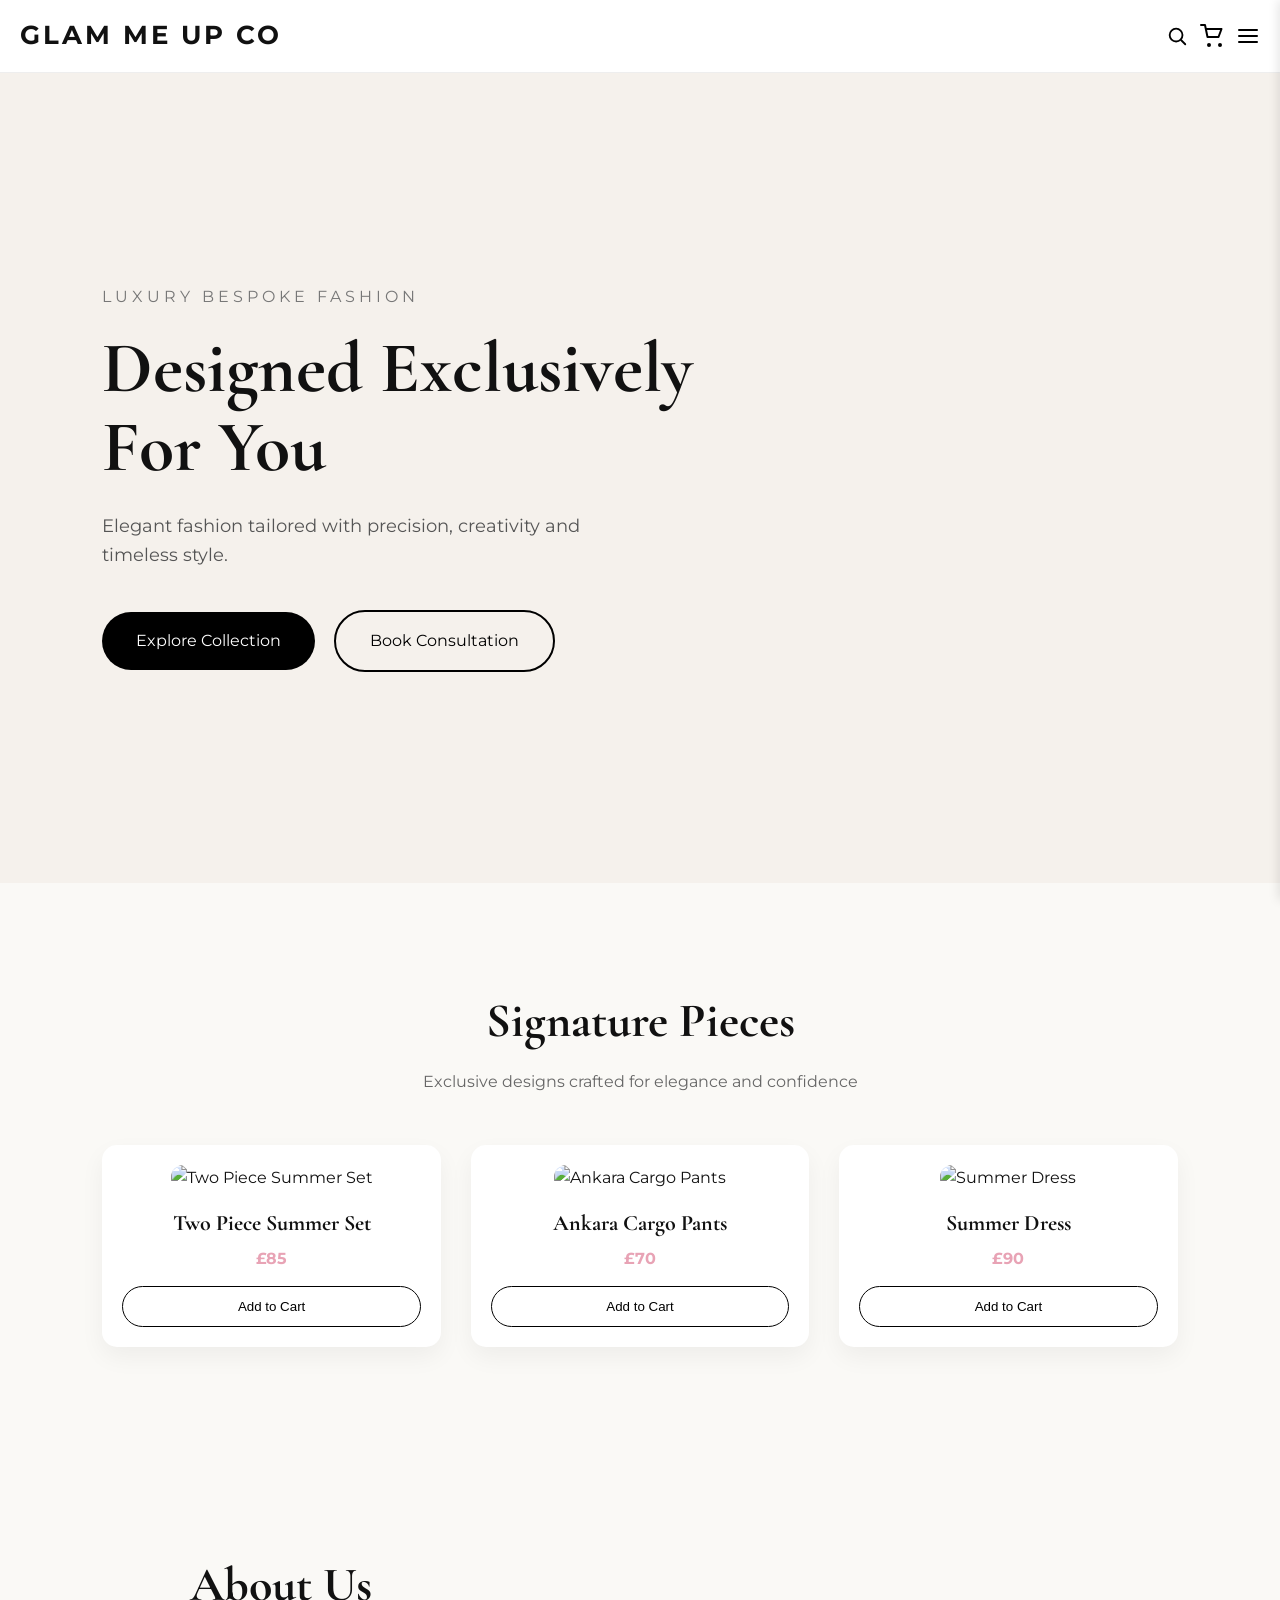
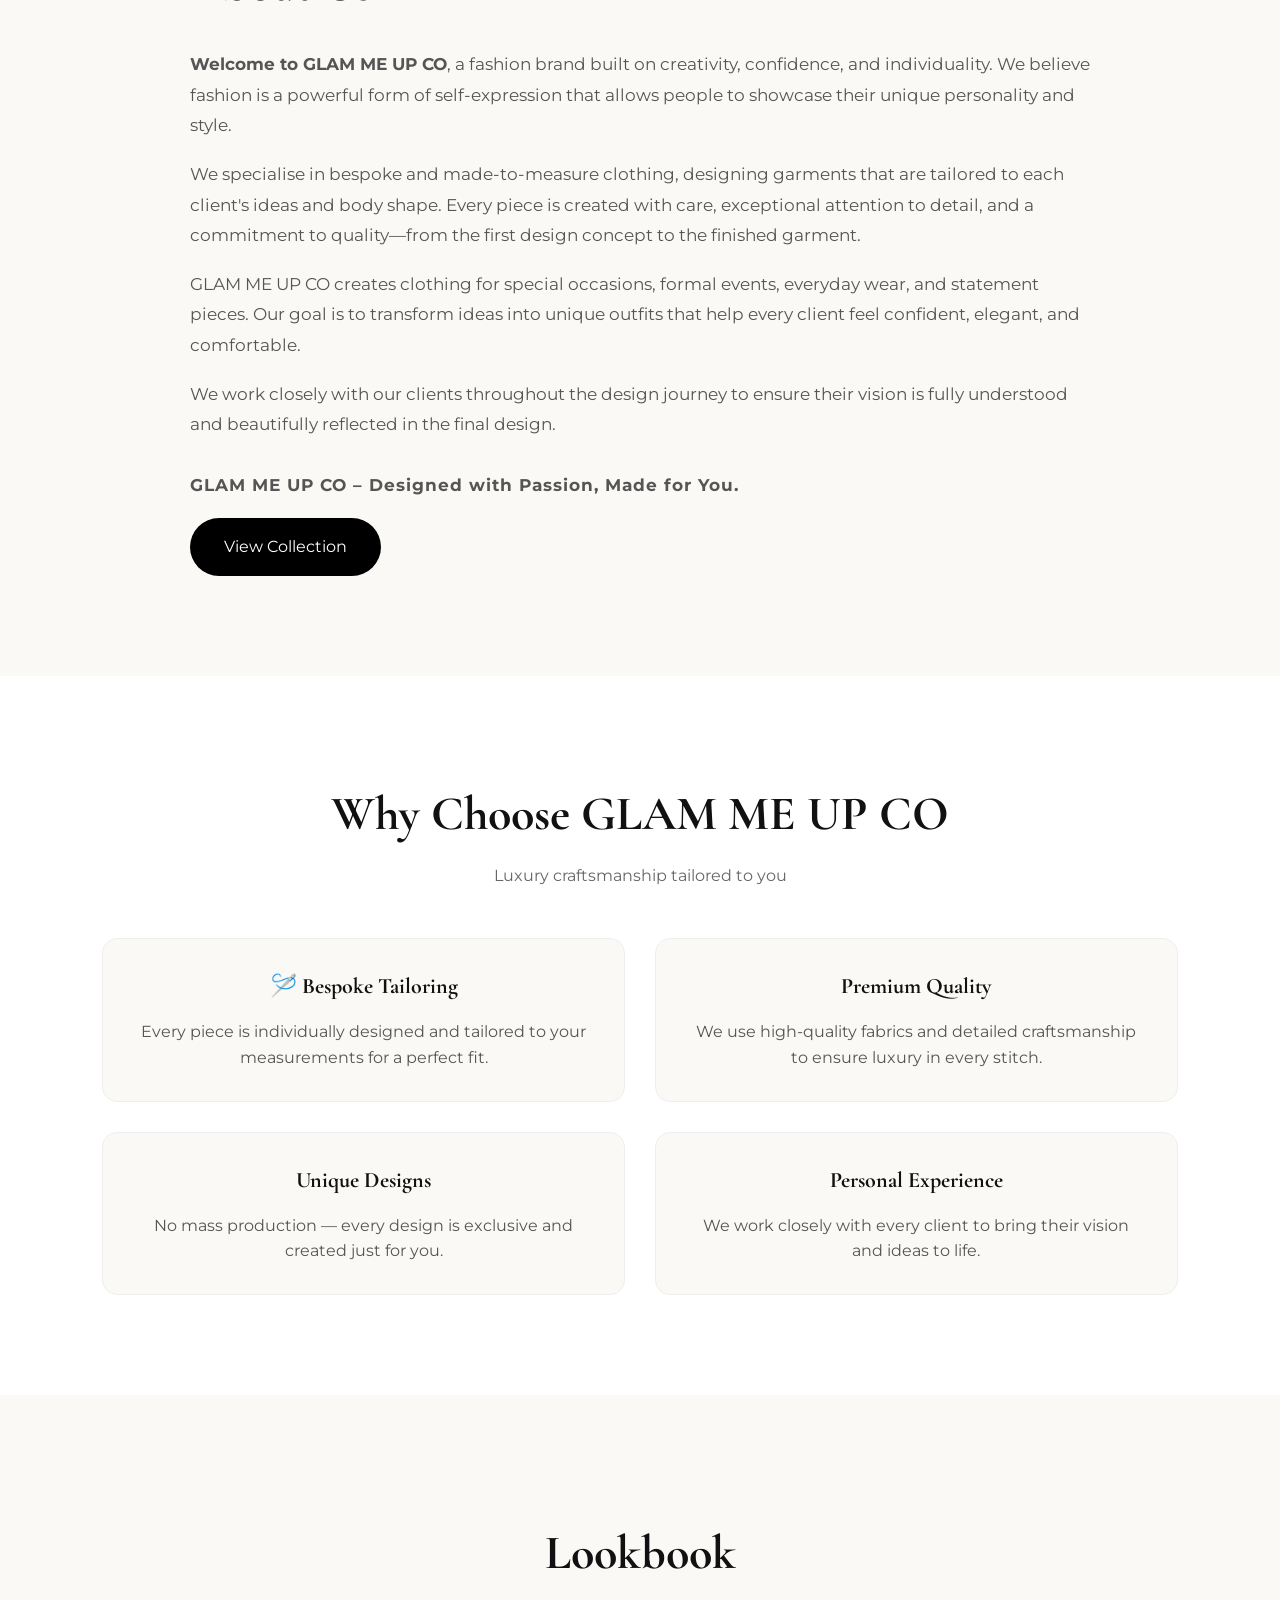
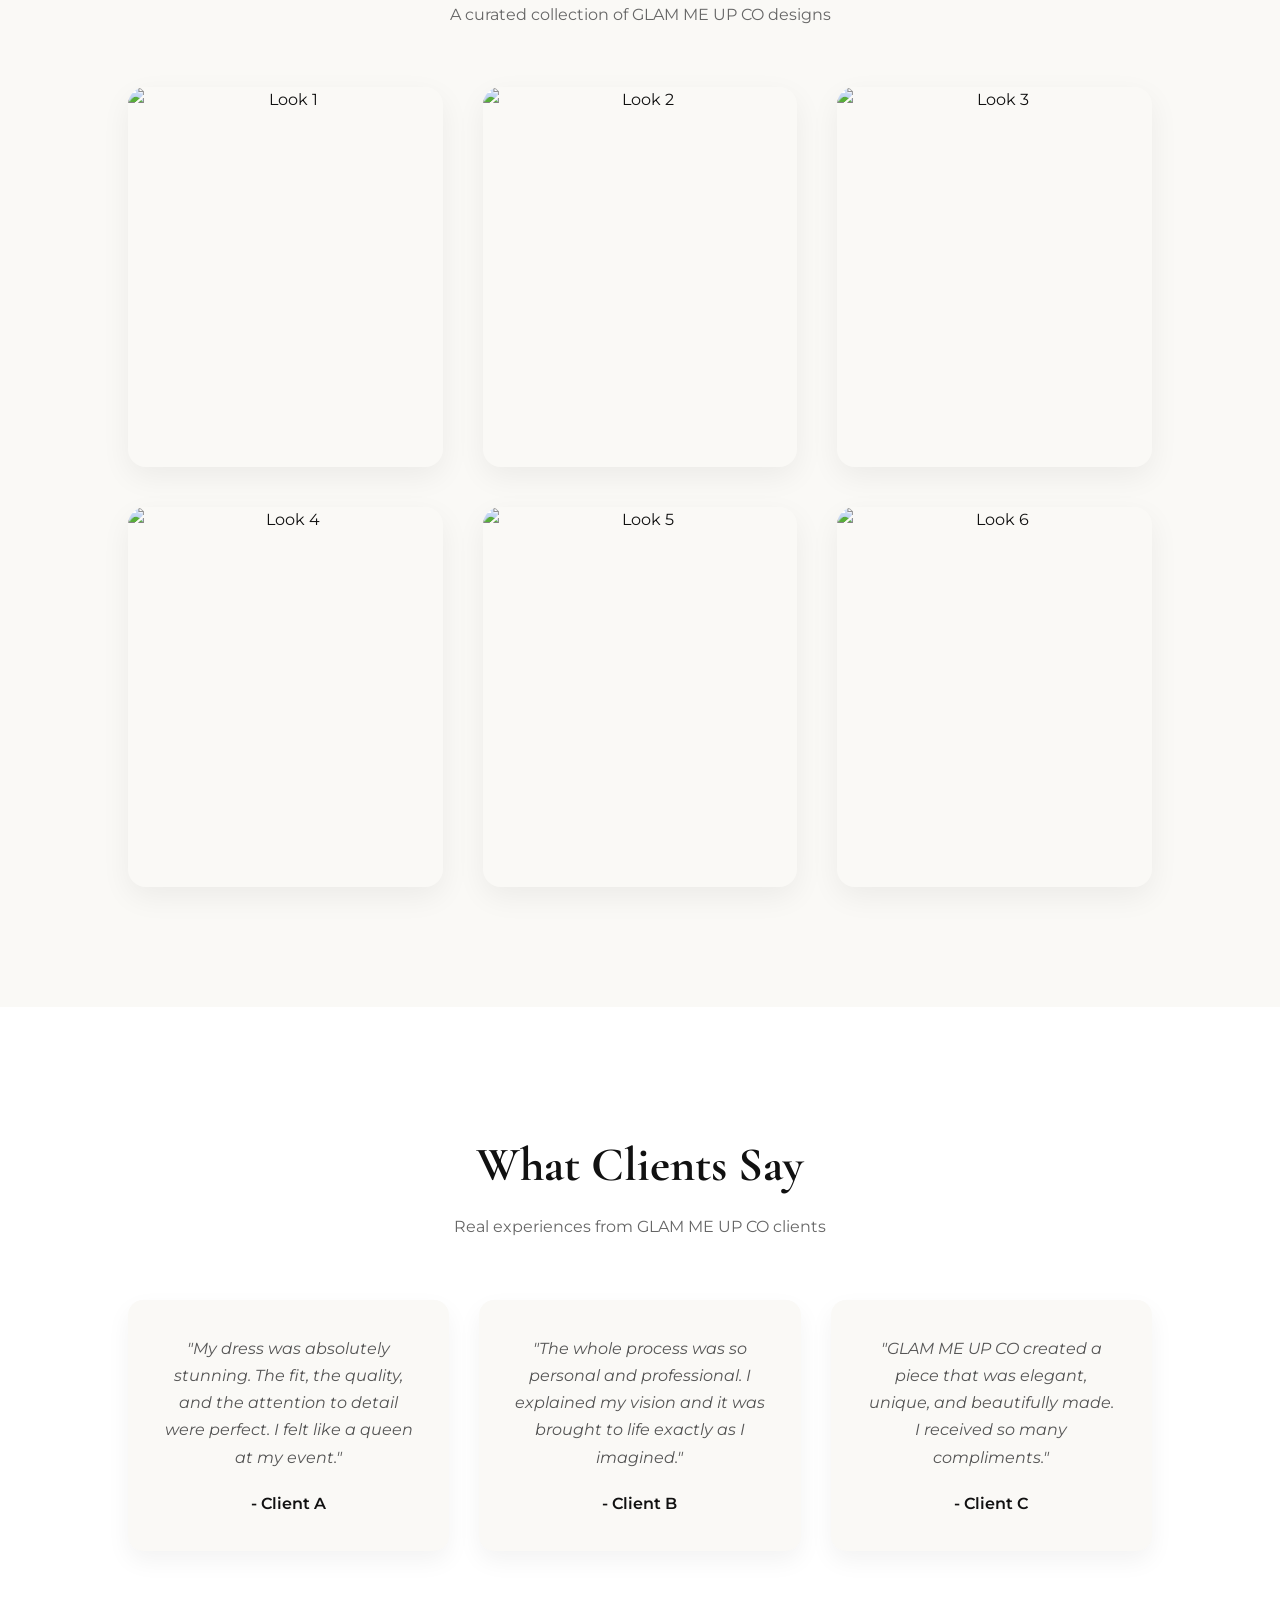
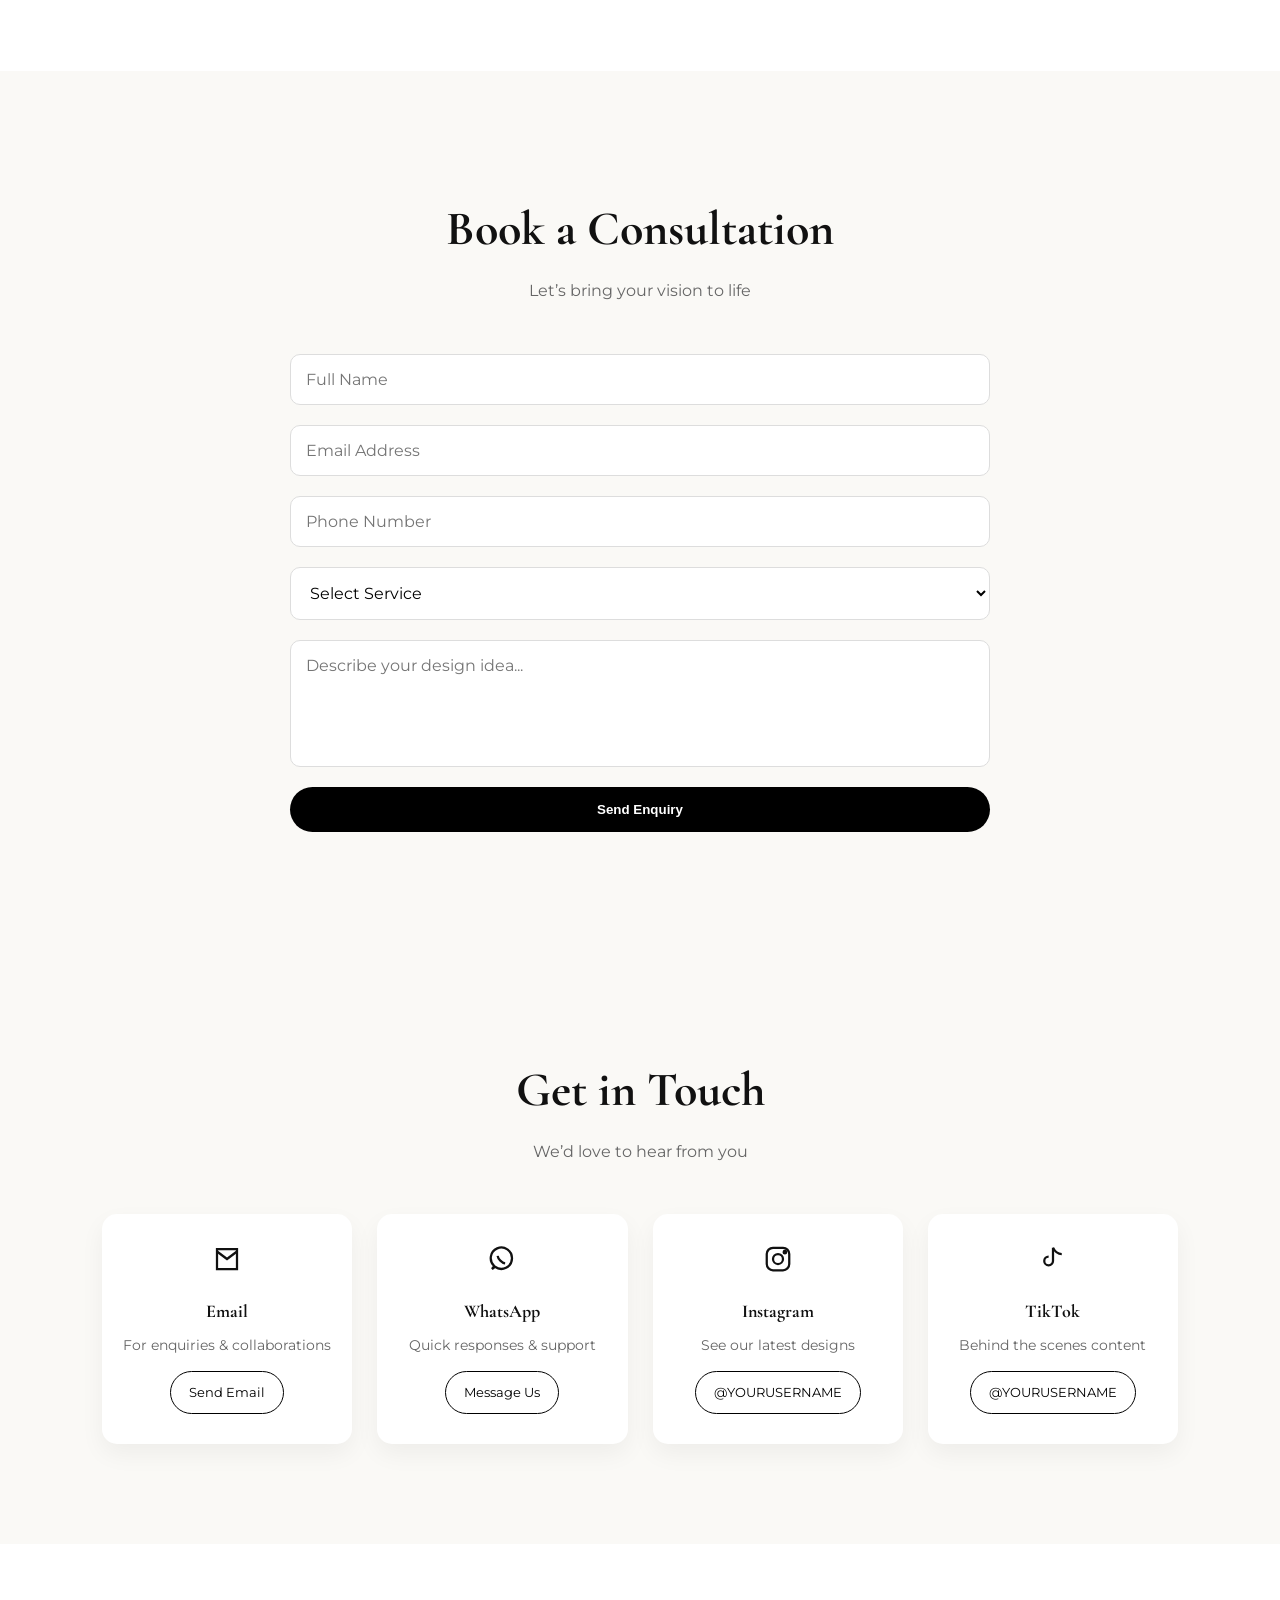
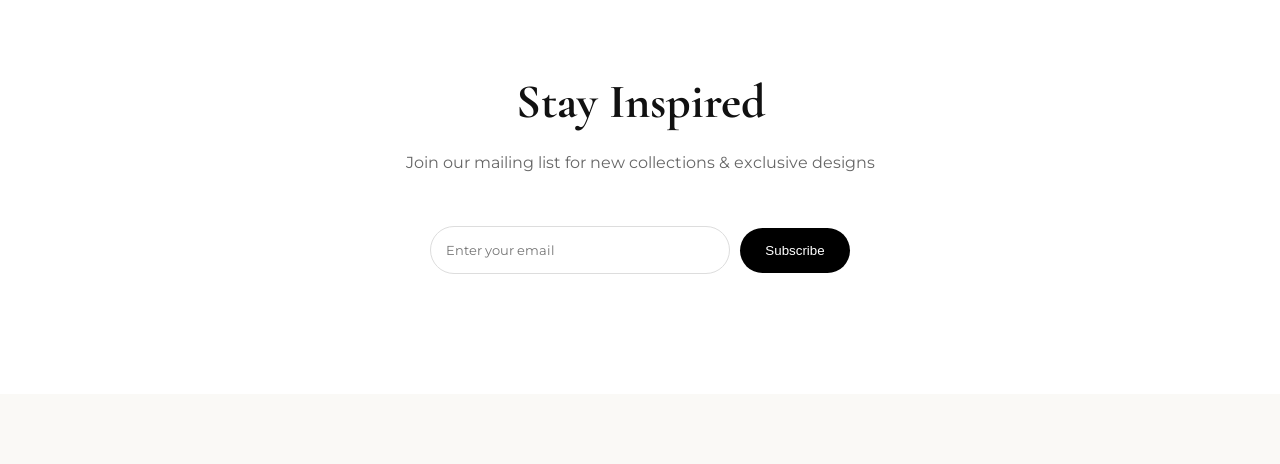
==== index.html @ 9f63752b "Update index.html" ====
<!DOCTYPE html>
<html lang="en">

<head>

<meta charset="UTF-8">

<meta name="viewport" content="width=device-width, initial-scale=1.0">

<title>GLAM ME UP | Bespoke Fashion Designer</title>

<link rel="stylesheet" href="style.css">

<link rel="preconnect" href="https://fonts.googleapis.com">

<link rel="preconnect" href="https://fonts.gstatic.com" crossorigin>

<link href="https://fonts.googleapis.com/css2?family=Cormorant+Garamond:wght@400;500;600;700&family=Montserrat:wght@300;400;500;600&display=swap" rel="stylesheet">

</head>

<body>

<!-- Navigation -->

<nav class="navbar">

    <!-- Logo -->

    <div class="logo">

        GLAM ME UP CO

    </div>

    <!-- Right Icons -->

    <div class="nav-icons">

        <!-- Search -->

        <div class="search-wrapper">

            <button id="toggleSearch"
                    class="search-toggle"
                    aria-label="Open search">
                
                <svg xmlns="http://www.w3.org/2000/svg"
                     width="22"
                     height="22"
                     viewBox="0 0 24 24"
                     fill="none"
                     stroke="black"
                     stroke-width="2"
                     stroke-linecap="round"
                     stroke-linejoin="round">
                    <circle cx="11" cy="11" r="7"></circle>
                    <line x1="21" y1="21" x2="16.65" y2="16.65"></line>
                </svg>
            </button>

     <!-- Hidden Search Box -->
     <div class="search-box" id="searchBox">

                <input
                    type="text"
                    id="searchInput"
                    placeholder="Search collections, dresses, gowns...">

    <!-- Icons inside the search field -->
    <div class="search-actions">

                    <button id="searchBtn" 
                            type="button"
                            aria-label="Search">

                        <svg xmlns="http://www.w3.org/2000/svg"
                             width="18"
                             height="18"
                             viewBox="0 0 24 24"
                             fill="none"
                             stroke="currentColor"
                             stroke-width="2"
                             stroke-linecap="round"
                             stroke-linejoin="round">
            
                            <circle cx="11" cy="11" r="7"></circle>
                            <line x1="21" y1="21" x2="16.65" y2="16.65"></line>
            
                        </svg>
            
                    </button>

                    <button id="clearSearch" type="button" aria-label="Clear search">

                    <svg xmlns="http://www.w3.org/2000/svg"
                         width="18"
                         height="18"
                         viewBox="0 0 24 24"
                         fill="none"
                         stroke="currentColor"
                         stroke-width="2"
                         stroke-linecap="round"
                         stroke-linejoin="round">
        
                        <line x1="18" y1="6" x2="6" y2="18"></line>
                        <line x1="6" y1="6" x2="18" y2="18"></line>
        
                    </svg>
        
                </button>

            </div>
        
        </div>

        <div id="searchSuggestions"

                 class="search-suggestions"></div>
    </div>

        <!-- Cart -->

        <div class="cart-icon" id="cartIcon">
    
            <svg xmlns="http://www.w3.org/2000/svg"
                 width="24"
                 height="24"
                 viewBox="0 0 24 24"
                 fill="none"
                 stroke="currentColor"
                 stroke-width="2"
                 stroke-linecap="round"
                 stroke-linejoin="round">
            
            <circle cx="9" cy="21" r="1"></circle>
            
            <circle cx="20" cy="21" r="1"></circle>
            
            <path d="M1 1h4l2.5 12h11l3-8H6"></path>
            
            </svg>
    
            <span id="cart-count">0</span>
    
        </div>
    
            
        <!-- Menu -->
    
        <button id="menuToggle"
                    class="menu-toggle"
                    aria-label="Open menu">
    
        <svg xmlns="http://www.w3.org/2000/svg"
             width="24"
             height="24"
             viewBox="0 0 24 24"
             fill="none"
             stroke="black"
             stroke-width="2"
             stroke-linecap="round"
             stroke-linejoin="round">
        
            <line x1="3" y1="12" x2="21" y2="12"></line>
            <line x1="3" y1="6" x2="21" y2="6"></line>
            <line x1="3" y1="18" x2="21" y2="18"></line>
        
        </svg>
    
    </button>
     
</div>
     
</nav>

<div id="sideMenu" class="side-menu">

    <a href="#">Home</a>
    <a href="#signature">Signature Pieces</a>
    <a href="#about">About</a>
    <a href="#contact">Get in Touch</a>
    <a href="#consultation">Book a Consultation</a>

</div>
<!-- Hero Section -->

<header class="hero">

<div class="hero-content">

<p class="small-title">

Luxury Bespoke Fashion

</p>

<h1>

Designed Exclusively<br>For You

</h1>

<p class="hero-text">

Elegant fashion tailored with precision, creativity and timeless style.

</p>

<a href="#signature" class="btn">

Explore Collection

</a>

<a href="#consultation" class="btn-outline">

Book Consultation

</a>

</div>

</header>
<!-- Signature Pieces -->
<section id="signature" class="signature">

    <div class="section-title">
        <h2>Signature Pieces</h2>
        <p>Exclusive designs crafted for elegance and confidence</p>
    </div>
    
        <div class="product-grid">
    
        <!-- TWO PIECE SET -->
        <div class="product-card" 
             data-search="two piece set summer outfit co ord matching set casual chic women fashion">
    
            <img src="images/dress1.jpg" alt="Two Piece Summer Set">
    
            <h3>Two Piece Summer Set</h3>
    
            <p class="price">£85</p>
    
            <button class="add-cart">
                Add to Cart
            </button>
    
        </div>
        <!-- ANKARA CARGO PANTS -->
        <div class="product-card" 
             data-search="ankara cargo pants african print trousers casual streetwear fashion women">
    
            <img src="images/dress2.jpg" alt="Ankara Cargo Pants">
    
            <h3>Ankara Cargo Pants</h3>
    
            <p class="price">£70</p>
    
            <button class="add-cart">
                Add to Cart
            </button>
    
        </div>
    
        <!-- SUMMER DRESS -->
        <div class="product-card" 
             data-search="summer dress casual dress stylish outfit feminine fashion women">
    
            <img src="images/dress3.jpg" alt="Summer Dress">
    
            <h3>Summer Dress</h3>
    
            <p class="price">£90</p>
    
            <button class="add-cart">
                Add to Cart
            </button>
    
        </div>
    
    
    </div>
<p id="noResults" style="display:none;">
    No products found.
</p>
    </div>

</section>  
    
<!-- About Designer -->
<section id="about" class="about">

    <div class="about-container">

        <div class="about-text">

                 <h2>About Us</h2>

            <p>

                <strong>Welcome to GLAM ME UP CO</strong>, a fashion brand built on creativity,

                confidence, and individuality. We believe fashion is a powerful form of

                self-expression that allows people to showcase their unique personality and style.

            </p>

            <p>

                We specialise in bespoke and made-to-measure clothing, designing garments that are

                tailored to each client's ideas and body shape. Every piece is created with care,

                exceptional attention to detail, and a commitment to quality—from the first design

                concept to the finished garment.

            </p>

            <p>

                GLAM ME UP CO creates clothing for special occasions, formal events, everyday wear,

                and statement pieces. Our goal is to transform ideas into unique outfits that help

                every client feel confident, elegant, and comfortable.

            </p>

            <p>

                We work closely with our clients throughout the design journey to ensure their vision

                is fully understood and beautifully reflected in the final design.

            </p>

            <p class="signature-line">

                <strong>GLAM ME UP CO – Designed with Passion, Made for You.</strong>

            </p>
            <a href="#signature" class="btn">View Collection</a>

        </div>

    </div>

</section>
<!-- Why Choose Section -->
<section class="why">

    <div class="section-title">
        <h2>Why Choose GLAM ME UP CO</h2>
        <p>Luxury craftsmanship tailored to you</p>
    </div>

    <div class="why-grid">

        <div class="why-box">
            <h3>🪡
                Bespoke Tailoring</h3>
            <p>Every piece is individually designed and tailored to your measurements for a perfect fit.</p>
        </div>

        <div class="why-box">
            <h3> Premium Quality</h3>
            <p>We use high-quality fabrics and detailed craftsmanship to ensure luxury in every stitch.</p>
        </div>

        <div class="why-box">
            <h3> Unique Designs</h3>
            <p>No mass production — every design is exclusive and created just for you.</p>
        </div>

        <div class="why-box">
            <h3> Personal Experience</h3>
            <p>We work closely with every client to bring their vision and ideas to life.</p>
        </div>

    </div>

</section>
<!-- Portfolio / Lookbook -->
<section class="lookbook">

    <div class="section-title">
        <h2>Lookbook</h2>
        <p>A curated collection of GLAM ME UP CO designs</p>
    </div>

    <div class="gallery-grid">

        <div class="gallery-item">
            <img src="images/look1.jpg" alt="Look 1">
        </div>

        <div class="gallery-item">
            <img src="images/look2.jpg" alt="Look 2">
        </div>

        <div class="gallery-item">
            <img src="images/look3.jpg" alt="Look 3">
        </div>

        <div class="gallery-item">
            <img src="images/look4.jpg" alt="Look 4">
        </div>

        <div class="gallery-item">
            <img src="images/look5.jpg" alt="Look 5">
        </div>

        <div class="gallery-item">
            <img src="images/look6.jpg" alt="Look 6">
        </div>

    </div>

</section>
<!-- Testimonials -->
<section class="testimonials">

    <div class="section-title">
        <h2>What Clients Say</h2>
        <p>Real experiences from GLAM ME UP CO clients</p>
    </div>

    <div class="testimonial-grid">

        <div class="testimonial-card">
            <p>
                "My dress was absolutely stunning. The fit, the quality, and the attention to detail were perfect.
                I felt like a queen at my event."
            </p>
            <h4>- Client A</h4>
        </div>

        <div class="testimonial-card">
            <p>
                "The whole process was so personal and professional. I explained my vision and it was brought to life exactly as I imagined."
            </p>
            <h4>- Client B</h4>
        </div>

        <div class="testimonial-card">
            <p>
                "GLAM ME UP CO created a piece that was elegant, unique, and beautifully made. I received so many compliments."
            </p>
            <h4>- Client C</h4>
        </div>

    </div>

</section>
<!-- Booking Section -->
<section id="consultation" class="consultation-section">

    <div class="section-title">
        <h2>Book a Consultation</h2>
        <p>Let’s bring your vision to life</p>
    </div>

    <form class="booking-form">

        <input type="text" placeholder="Full Name" required>

        <input type="email" placeholder="Email Address" required>

        <input type="tel" placeholder="Phone Number" required>

        <!-- SERVICE OPTIONS (UPDATED) -->
        <select required>
            <option value="">Select Service</option>
            <option value="online">Online</option>
            <option value="offline">Offline</option>
        </select>

        <textarea placeholder="Describe your design idea..." rows="5"></textarea>

        <button type="submit">Send Enquiry</button>

    </form>

</section>

<section id="contact" class="contact-section">

    <div class="section-title">
        <h2>Get in Touch</h2>
        <p>We’d love to hear from you</p>
    </div>

    <div class="contact-grid">

        <!-- EMAIL -->
        <div class="contact-card">

            <svg class="icon" viewBox="0 0 24 24" fill="none" stroke="currentColor" stroke-width="1.8">
                <path d="M4 4h16v16H4z"/>
                <path d="M4 6l8 6 8-6"/>
            </svg>

            <h3>Email</h3>
            <p>For enquiries & collaborations</p>
            <a href="mailto:YOUR_EMAIL">Send Email</a>
        </div>

        <!-- WHATSAPP -->
        <div class="contact-card">

            <svg class="icon" viewBox="0 0 24 24" fill="none" stroke="currentColor" stroke-width="1.8">
                <path d="M20 11.5a8.5 8.5 0 0 1-13.6 6.7L4 20l1.8-2.4A8.5 8.5 0 1 1 20 11.5z"/>
                <path d="M8.5 9.5c.3 2.5 3.5 5.7 6 6"/>
            </svg>

            <h3>WhatsApp</h3>
            <p>Quick responses & support</p>
            <a href="https://wa.me/YOURNUMBER">Message Us</a>
        </div>

        <!-- INSTAGRAM -->
        <div class="contact-card">

            <svg class="icon" viewBox="0 0 24 24" fill="none" stroke="currentColor" stroke-width="1.8">
                <rect x="3" y="3" width="18" height="18" rx="5"/>
                <circle cx="12" cy="12" r="4"/>
                <circle cx="17.5" cy="6.5" r="1"/>
            </svg>

            <h3>Instagram</h3>
            <p>See our latest designs</p>
            <a href="https://instagram.com/YOURUSERNAME">@YOURUSERNAME</a>
        </div>

        <!-- TIKTOK -->
        <div class="contact-card">

            <svg class="icon" viewBox="0 0 24 24" fill="none" stroke="currentColor" stroke-width="1.8">
                <path d="M12 3v10.5a3.5 3.5 0 1 1-3.5-3.5"/>
                <path d="M12 3c1.5 3 4 5 7 5"/>
            </svg>

            <h3>TikTok</h3>
            <p>Behind the scenes content</p>
            <a href="https://tiktok.com/@YOURUSERNAME">@YOURUSERNAME</a>
        </div>

    </div>

</section>

<!-- Newsletter -->
<section class="newsletter">

    <div class="section-title">
        <h2>Stay Inspired</h2>
        <p>Join our mailing list for new collections & exclusive designs</p>
    </div>

    <div class="newsletter-box">

        <input type="email" placeholder="Enter your email">

        <button>Subscribe</button>

    </div>

</section>

<script src="script.js"></script>

<!-- =========================
     SHOPPING CART
========================= -->

<div id="cartOverlay" class="cart-overlay"></div>

<aside id="cartPanel" class="cart-panel">

    <div class="cart-header">

        <h2>Shopping Bag</h2>

        <button id="closeCart" class="close-cart" aria-label="Close Cart">

            <svg xmlns="http://www.w3.org/2000/svg"
                 width="22"
                 height="22"
                 viewBox="0 0 24 24"
                 fill="none"
                 stroke="currentColor"
                 stroke-width="2"
                 stroke-linecap="round"
                 stroke-linejoin="round">

                <line x1="18" y1="6" x2="6" y2="18"></line>
                <line x1="6" y1="6" x2="18" y2="18"></line>

            </svg>

        </button>

    </div>

    <div id="cartItems" class="cart-items">

        <div class="empty-cart">

            <svg xmlns="http://www.w3.org/2000/svg"
                 width="60"
                 height="60"
                 viewBox="0 0 24 24"
                 fill="none"
                 stroke="currentColor"
                 stroke-width="1.6">

                <circle cx="9" cy="21" r="1"></circle>
                <circle cx="20" cy="21" r="1"></circle>
                <path d="M1 1h4l2.5 12h11l3-8H6"></path>

            </svg>

            <h3>Your bag is empty</h3>

            <p>Add something beautiful.</p>

        </div>

    </div>

    <div class="cart-footer">

        <div class="cart-total">

            <span>Subtotal</span>

            <strong id="cartTotal">£0.00</strong>

        </div>

        <button class="checkout-btn">

            Checkout

        </button>

    </div>

</aside>

</body>
</html>
---- style.css ----
/* =========================
   RESET
========================= */

*{
    margin:0;
    padding:0;
    box-sizing:border-box;
}

html{
    scroll-behavior:smooth;
}

body{

    font-family:'Montserrat',sans-serif;

    background:#FAF9F6;

    color:#111;

    line-height:1.6;

    padding-bottom:70px;

}

h1,
h2,
h3{

    font-family:'Cormorant Garamond',serif;

}


/* =========================
   NAVBAR
========================= */

.navbar{

    position:sticky;

    top:0;

    z-index:1000;

    display:flex;

    align-items:center;

    justify-content:space-between;

    padding:15px 20px;

    background:white;

    border-bottom:1px solid #eee;

    flex-wrap:nowrap;

}


/* LOGO */

.logo{

    font-size:26px;

    font-weight:700;

    letter-spacing:3px;

    white-space:nowrap;

    flex-shrink:0;

}


/* RIGHT ICON AREA */

.nav-icons{

    display:flex;

    align-items:center;

    gap:12px;

    flex-shrink:0;

}


/* ICON BUTTONS */

.search-toggle,
.menu-toggle,
.cart-icon{

    background:none;

    border:none;

    cursor:pointer;

    display:flex;

    align-items:center;

    justify-content:center;

    color:#000;

    transition:.3s;

}


.search-toggle:hover,
.menu-toggle:hover,
.cart-icon:hover{

    color:#e91e63;

}


/* =========================
   SEARCH SYSTEM
========================= */


.search-wrapper{

    position:relative;

    display:flex;

    flex-direction:column;

    align-items:flex-end;

}


/* SEARCH BOX */

.search-box{

    display:none;

    align-items:center;

    background:white;

    border:1px solid #ddd;

    border-radius:30px;

    padding:6px 12px;

    width:320px;

}


.search-box.active{

    display:flex;

}


.search-box input{

    flex:1;

    border:none;

    outline:none;

    font-size:15px;

    background:transparent;

}


.search-actions{

    display:flex;

    align-items:center;

    gap:8px;

}


.search-actions button{

    background:none;

    border:none;

    cursor:pointer;

    display:flex;

    align-items:center;

    justify-content:center;

    padding:4px;

    color:black;

}


.search-actions button:hover{

    color:#e9a8bb;

}


/* SEARCH SUGGESTIONS */

.search-suggestions{

    position:absolute;

    top:100%;

    left:0;

    width:100%;

    background:white;

    border:1px solid #ddd;

    border-radius:10px;

    margin-top:5px;

    box-shadow:0 8px 20px rgba(0,0,0,.1);

    display:none;

    z-index:9999;

}


.search-suggestions div{

    padding:12px;

    cursor:pointer;

    transition:.3s;

}


.search-suggestions div:hover{

    background:#f7f7f7;

}


/* =========================
   CART ICON COUNT
========================= */


.cart-icon{

    position:relative;

}


#cart-count{

    position:absolute;

    right:-8px;

    bottom:-3px;

    font-size:10px;

    font-weight:600;

    line-height:14px;

    min-width:14px;

    height:14px;

    border-radius:50%;

    display:none;

    align-items:center;

    justify-content:center;

    background:#fff;

    color:#000;

}


/* =========================
   SIDE MENU
========================= */


.side-menu{

    position:fixed;

    top:0;

    right:-250px;

    width:250px;

    height:100vh;

    background:white;

    box-shadow:-2px 0 10px rgba(0,0,0,.1);

    padding:80px 20px;

    display:flex;

    flex-direction:column;

    gap:20px;

    transition:.3s ease;

    z-index:9999;

}


.side-menu a{

    text-decoration:none;

    color:black;

    font-size:14px;

    text-transform:uppercase;

    letter-spacing:1px;

}


.side-menu.active{

    right:0;

}


/* =========================
   DESKTOP NAV LINKS
========================= */


.nav-links{

    display:flex;

    list-style:none;

    gap:40px;

    justify-content:center;

    flex:2;

}


.nav-links a{

    font-size:14px;

    font-weight:500;

    letter-spacing:1px;

    text-decoration:none;

    text-transform:uppercase;

    color:#111;

    transition:.3s;

}


.nav-links a:hover{

    color:#c79a6b;

}


/* =========================
   TABLET + PHONE NAV FIX
========================= */


@media(max-width:768px){

    .navbar{

        flex-wrap:nowrap;

        justify-content:space-between;

        padding:12px 15px;

    }


    .logo{

        font-size:20px;

        letter-spacing:2px;

    }


    .nav-icons{

        gap:10px;

    }


    .nav-links{

        display:none;

    }

}



@media(max-width:480px){


    .logo{

        font-size:18px;

        letter-spacing:1px;

    }


    .nav-icons{

        gap:8px;

    }


    .search-toggle svg,
    .menu-toggle svg,
    .cart-icon svg{

        width:18px;

        height:18px;

    }

}

/* =========================
   CART SYSTEM
========================= */


/* CART OVERLAY */

.cart-overlay{

    position:fixed;

    inset:0;

    background:rgba(0,0,0,0.35);

    opacity:0;

    visibility:hidden;

    transition:.3s ease;

    z-index:9998;

}


.cart-overlay.active{

    opacity:1;

    visibility:visible;

}


/* =========================
   CART PANEL
========================= */


.cart-panel{

    position:fixed;

    top:0;

    right:-420px;

    width:380px;

    max-width:90%;

    height:100vh;

    background:white;

    z-index:9999;

    display:flex;

    flex-direction:column;

    transition:.4s ease;

    box-shadow:-10px 0 30px rgba(0,0,0,.15);

}


.cart-panel.open{

    right:0;

}



/* =========================
   CART HEADER
========================= */


.cart-header{

    display:flex;

    justify-content:space-between;

    align-items:center;

    padding:25px;

    border-bottom:1px solid #eee;

}


.cart-header h2{

    font-size:28px;

}


.close-cart{

    background:none;

    border:none;

    cursor:pointer;

    display:flex;

    align-items:center;

}



/* =========================
   CART ITEMS
========================= */


.cart-items{

    flex:1;

    overflow-y:auto;

    padding:20px;

}



.cart-item{

    display:flex;

    gap:15px;

    padding:20px 0;

    border-bottom:1px solid #eee;

}



.cart-item img{

    width:80px;

    height:100px;

    object-fit:cover;

    border-radius:10px;

}



.cart-details{

    flex:1;

}



.cart-details h3{

    font-size:18px;

    margin-bottom:5px;

}



.cart-details p{

    color:#666;

    font-size:14px;

}



/* =========================
   QUANTITY CONTROLS
========================= */


.quantity-controls{

    display:flex;

    align-items:center;

    gap:12px;

    margin-top:12px;

}



.quantity-controls button{

    width:28px;

    height:28px;

    border-radius:50%;

    border:1px solid #111;

    background:white;

    cursor:pointer;

}



.quantity-controls span{

    font-size:14px;

}



/* REMOVE BUTTON */

.remove-item{

    background:none;

    border:none;

    color:#888;

    cursor:pointer;

    font-size:12px;

    margin-top:10px;

}


.remove-item:hover{

    color:black;

}



/* =========================
   EMPTY CART
========================= */


.empty-cart{

    text-align:center;

    padding-top:80px;

    color:#666;

}



.empty-cart svg{

    margin-bottom:20px;

}



.empty-cart h3{

    margin-top:15px;

}



/* =========================
   CART FOOTER
========================= */


.cart-footer{

    border-top:1px solid #eee;

    padding:25px;

}



.cart-total{

    display:flex;

    justify-content:space-between;

    font-size:18px;

    margin-bottom:20px;

}



.checkout-btn{

    width:100%;

    padding:15px;

    background:black;

    color:white;

    border:none;

    border-radius:30px;

    cursor:pointer;

    font-weight:600;

    letter-spacing:1px;

    transition:.3s;

}



.checkout-btn:hover{

    background:#333;

}



/* =========================
   MOBILE CART
========================= */


@media(max-width:480px){


    .cart-panel{

        width:100%;

        max-width:100%;

    }

}


/* =========================
   HERO SECTION
========================= */


.hero{

    height:90vh;

    display:flex;

    align-items:center;

    padding:0 8%;

    background:#F5F1EC;

}


.hero-content{

    max-width:650px;

}


.small-title{

    letter-spacing:4px;

    text-transform:uppercase;

    color:#777;

    margin-bottom:20px;

}


.hero h1{

    font-size:72px;

    line-height:1.1;

    margin-bottom:25px;

}


.hero-text{

    font-size:18px;

    max-width:500px;

    margin-bottom:40px;

    color:#555;

}



/* =========================
   BUTTONS
========================= */


.btn,
.btn-outline{

    display:inline-block;

    padding:16px 34px;

    border-radius:40px;

    text-decoration:none;

    transition:.3s;

}


.btn{

    background:black;

    color:white;

    margin-right:15px;

}



.btn:hover{

    background:#333;

}



.btn-outline{

    border:2px solid black;

    color:black;

}



.btn-outline:hover{

    background:black;

    color:white;

}



/* =========================
   SIGNATURE PIECES
========================= */


.signature{

    padding:100px 8%;

    text-align:center;

}



.section-title h2{

    font-size:48px;

    margin-bottom:10px;

}



.section-title p{

    color:#666;

    margin-bottom:50px;

}



/* PRODUCT GRID */


.product-grid{

    display:grid;

    grid-template-columns:repeat(3,1fr);

    gap:30px;

}



/* PRODUCT CARD */


.product-card{

    background:white;

    border-radius:15px;

    padding:20px;

    box-shadow:0 10px 25px rgba(0,0,0,.05);

    transition:.3s ease;

}



.product-card:hover{

    transform:translateY(-8px);

}



.product-card img{

    width:100%;

    height:350px;

    object-fit:cover;

    border-radius:12px;

}



.product-card h3{

    margin:15px 0 5px;

    font-size:22px;

}



.price{

    color:#E8A3B5;

    font-weight:bold;

    margin-bottom:15px;

}



/* ADD TO CART BUTTON */


.add-cart{

    width:100%;

    background:white;

    color:black;

    border:1px solid black;

    padding:12px 20px;

    border-radius:30px;

    cursor:pointer;

    transition:.3s;

}



.add-cart:hover{

    background:black;

    color:white;

}



/* SEARCH NO RESULTS */


#noResults{

    text-align:center;

    margin-top:40px;

    font-size:20px;

    color:#777;

    font-style:italic;

}



/* =========================
   IPAD PORTRAIT FIX
   KEEP DESKTOP STYLE
========================= */


@media(min-width:768px) 
and (max-width:1024px)
and (orientation:portrait){


    .product-grid{

        grid-template-columns:repeat(3,1fr);

        gap:25px;

    }



    .product-card img{

        height:320px;

    }

}



/* =========================
   TABLET + MOBILE
========================= */


@media(max-width:900px){


    .product-grid{

        grid-template-columns:1fr;

    }


}



@media(max-width:768px){


    .hero h1{

        font-size:40px;

    }



    .hero-text{

        font-size:16px;

    }


    .btn,
    .btn-outline{

        display:block;

        width:200px;

        text-align:center;

        margin:10px auto;

    }

}

/* =========================
   ABOUT SECTION
========================= */


.about{

    padding:100px 8%;

    background:#FAF9F6;

}



.about-container{

    display:flex;

    justify-content:center;

}



.about-text{

    max-width:900px;

    text-align:left;

}



.about-text h2{

    font-size:48px;

    margin-bottom:25px;

}



.about-text p{

    margin-bottom:18px;

    color:#555;

    line-height:1.8;

    font-size:17px;

}



.signature-line{

    margin-top:30px;

    font-size:18px;

    color:#111;

    letter-spacing:1px;

}



/* =========================
   WHY CHOOSE SECTION
========================= */


.why{

    padding:100px 8%;

    background:white;

    text-align:center;

}



.why-grid{

    display:grid;

    grid-template-columns:repeat(2,1fr);

    gap:30px;

    margin-top:50px;

}



.why-box{

    background:#FAF9F6;

    padding:30px;

    border-radius:15px;

    border:1px solid #eee;

    transition:.3s ease;

}



.why-box:hover{

    transform:translateY(-8px);

}



.why-box h3{

    margin-bottom:15px;

    font-size:22px;

}



.why-box p{

    color:#555;

    line-height:1.6;

}



/* =========================
   LOOKBOOK
========================= */


.lookbook{

    padding:120px 10%;

    background:#FAF9F6;

    text-align:center;

}



.gallery-grid{

    display:grid;

    grid-template-columns:repeat(3,1fr);

    gap:40px;

    margin-top:60px;

}



.gallery-item{

    overflow:hidden;

    border-radius:18px;

    box-shadow:0 10px 30px rgba(0,0,0,.06);

}



.gallery-item img{

    width:100%;

    height:380px;

    object-fit:cover;

    display:block;

    transition:.5s ease;

}



.gallery-item img:hover{

    transform:scale(1.05);

}



/* =========================
   TESTIMONIALS
========================= */


.testimonials{

    padding:120px 10%;

    background:white;

    text-align:center;

}



.testimonial-grid{

    display:grid;

    grid-template-columns:repeat(3,1fr);

    gap:30px;

    margin-top:60px;

}



.testimonial-card{

    background:#FAF9F6;

    padding:35px;

    border-radius:15px;

    box-shadow:0 10px 25px rgba(0,0,0,.05);

    transition:.3s ease;

}



.testimonial-card:hover{

    transform:translateY(-8px);

}



.testimonial-card p{

    font-style:italic;

    color:#555;

    line-height:1.7;

    margin-bottom:20px;

}



.testimonial-card h4{

    color:#111;

    font-weight:600;

}



/* =========================
   TABLET
========================= */


@media(max-width:900px){


    .why-grid{

        grid-template-columns:1fr;

    }



    .gallery-grid{

        grid-template-columns:1fr;

    }



    .testimonial-grid{

        grid-template-columns:1fr;

    }

}

/* =========================
   CONSULTATION SECTION
========================= */


.booking,
.consultation-section{

    padding:120px 10%;

    background:#FAF9F6;

    text-align:center;

}



#consultation .section-title{

    text-align:center;

    margin-bottom:40px;

}



#consultation .section-title h2{

    font-size:48px;

    margin-bottom:10px;

}



#consultation .section-title p{

    color:#666;

    font-size:16px;

}



.booking-form{

    max-width:700px;

    margin:50px auto 0;

    display:flex;

    flex-direction:column;

    gap:20px;

}



.booking-form input,
.booking-form select,
.booking-form textarea{

    width:100%;

    padding:15px;

    border:1px solid #ddd;

    border-radius:10px;

    font-family:inherit;

    font-size:16px;

    background:white;

}



.booking-form textarea{

    resize:none;

}



.booking-form button{

    background:black;

    color:white;

    padding:15px;

    border:none;

    border-radius:30px;

    cursor:pointer;

    font-weight:bold;

    transition:.3s;

}



.booking-form button:hover{

    background:#333;

}




/* =========================
   CONTACT SECTION
========================= */


.contact-section{

    padding:100px 8%;

    background:#FAF9F6;

    text-align:center;

}



.contact-section .section-title h2{

    font-size:48px;

    margin-bottom:10px;

}



.contact-section .section-title p{

    color:#666;

    margin-bottom:50px;

}




/* CONTACT GRID */


.contact-grid{

    display:grid;

    grid-template-columns:repeat(4,1fr);

    gap:25px;

    margin-top:40px;

}




/* CONTACT CARD */


.contact-card{

    background:white;

    padding:30px 20px;

    border-radius:15px;

    box-shadow:0 10px 25px rgba(0,0,0,.05);

    transition:.3s ease;

}



.contact-card:hover{

    transform:translateY(-8px);

}



.contact-card .icon{

    width:30px;

    height:30px;

    margin-bottom:15px;

    color:#111;

}



.contact-card h3{

    font-size:18px;

    margin-bottom:8px;

}



.contact-card p{

    font-size:14px;

    color:#666;

    margin-bottom:15px;

}



.contact-card a{

    display:inline-block;

    padding:10px 18px;

    border:1px solid black;

    border-radius:30px;

    text-decoration:none;

    color:black;

    font-size:13px;

    transition:.3s;

}



.contact-card a:hover{

    background:black;

    color:white;

}




/* =========================
   NEWSLETTER
========================= */


.newsletter{

    padding:120px 10%;

    background:white;

    text-align:center;

}



.newsletter-box{

    display:flex;

    justify-content:center;

    align-items:center;

    gap:10px;

    margin-top:40px;

    flex-wrap:wrap;

}



.newsletter-box input{

    padding:15px;

    width:300px;

    max-width:90%;

    border:1px solid #ddd;

    border-radius:30px;

    outline:none;

    font-family:inherit;

}



.newsletter-box button{

    padding:15px 25px;

    border:none;

    border-radius:30px;

    background:black;

    color:white;

    cursor:pointer;

    transition:.3s;

}



.newsletter-box button:hover{

    background:#333;

}



/* =========================
   RESPONSIVE CONTACT
========================= */


@media(max-width:900px){

    .contact-grid{

        grid-template-columns:repeat(2,1fr);

    }

}



@media(max-width:600px){

    .contact-grid{

        grid-template-columns:1fr;

    }


    .contact-section .section-title h2,
    #consultation .section-title h2{

        font-size:32px;

    }

}

/* =========================
   FINAL RESPONSIVE DESIGN
========================= */


/* TABLETS */

@media(max-width:1024px){


    .hero h1{

        font-size:58px;

    }


    .section-title h2{

        font-size:42px;

    }


    .product-grid{

        gap:25px;

    }


}



/* =========================
   IPAD PORTRAIT
   KEEP SIGNATURE PIECES LIKE DESKTOP
========================= */


@media(min-width:768px)
and (max-width:1024px)
and (orientation:portrait){


    .product-grid{

        grid-template-columns:repeat(3,1fr);

    }


    .product-card img{

        height:320px;

    }


}



/* =========================
   MOBILE
========================= */


@media(max-width:768px){


    .hero{

        height:auto;

        min-height:80vh;

        padding:80px 8%;

    }



    .hero h1{

        font-size:40px;

    }



    .hero-text{

        font-size:16px;

    }



    .btn,
    .btn-outline{

        display:block;

        width:200px;

        text-align:center;

        margin:10px 0;

    }



    .about-text{

        text-align:left;

    }



    .section-title h2{

        font-size:34px;

    }



}



/* =========================
   SMALL PHONES
========================= */


@media(max-width:480px){


    .logo{

        font-size:18px;

        letter-spacing:1px;

    }

    .nav-icons{

        gap:8px;

    }

    .search-box{

        width:280px;

    }

    .cart-panel{

        width:100%;

        max-width:100%;

    }

    .hero h1{

        font-size:34px;

    }

    .section-title h2{

        font-size:30px;

    }



}
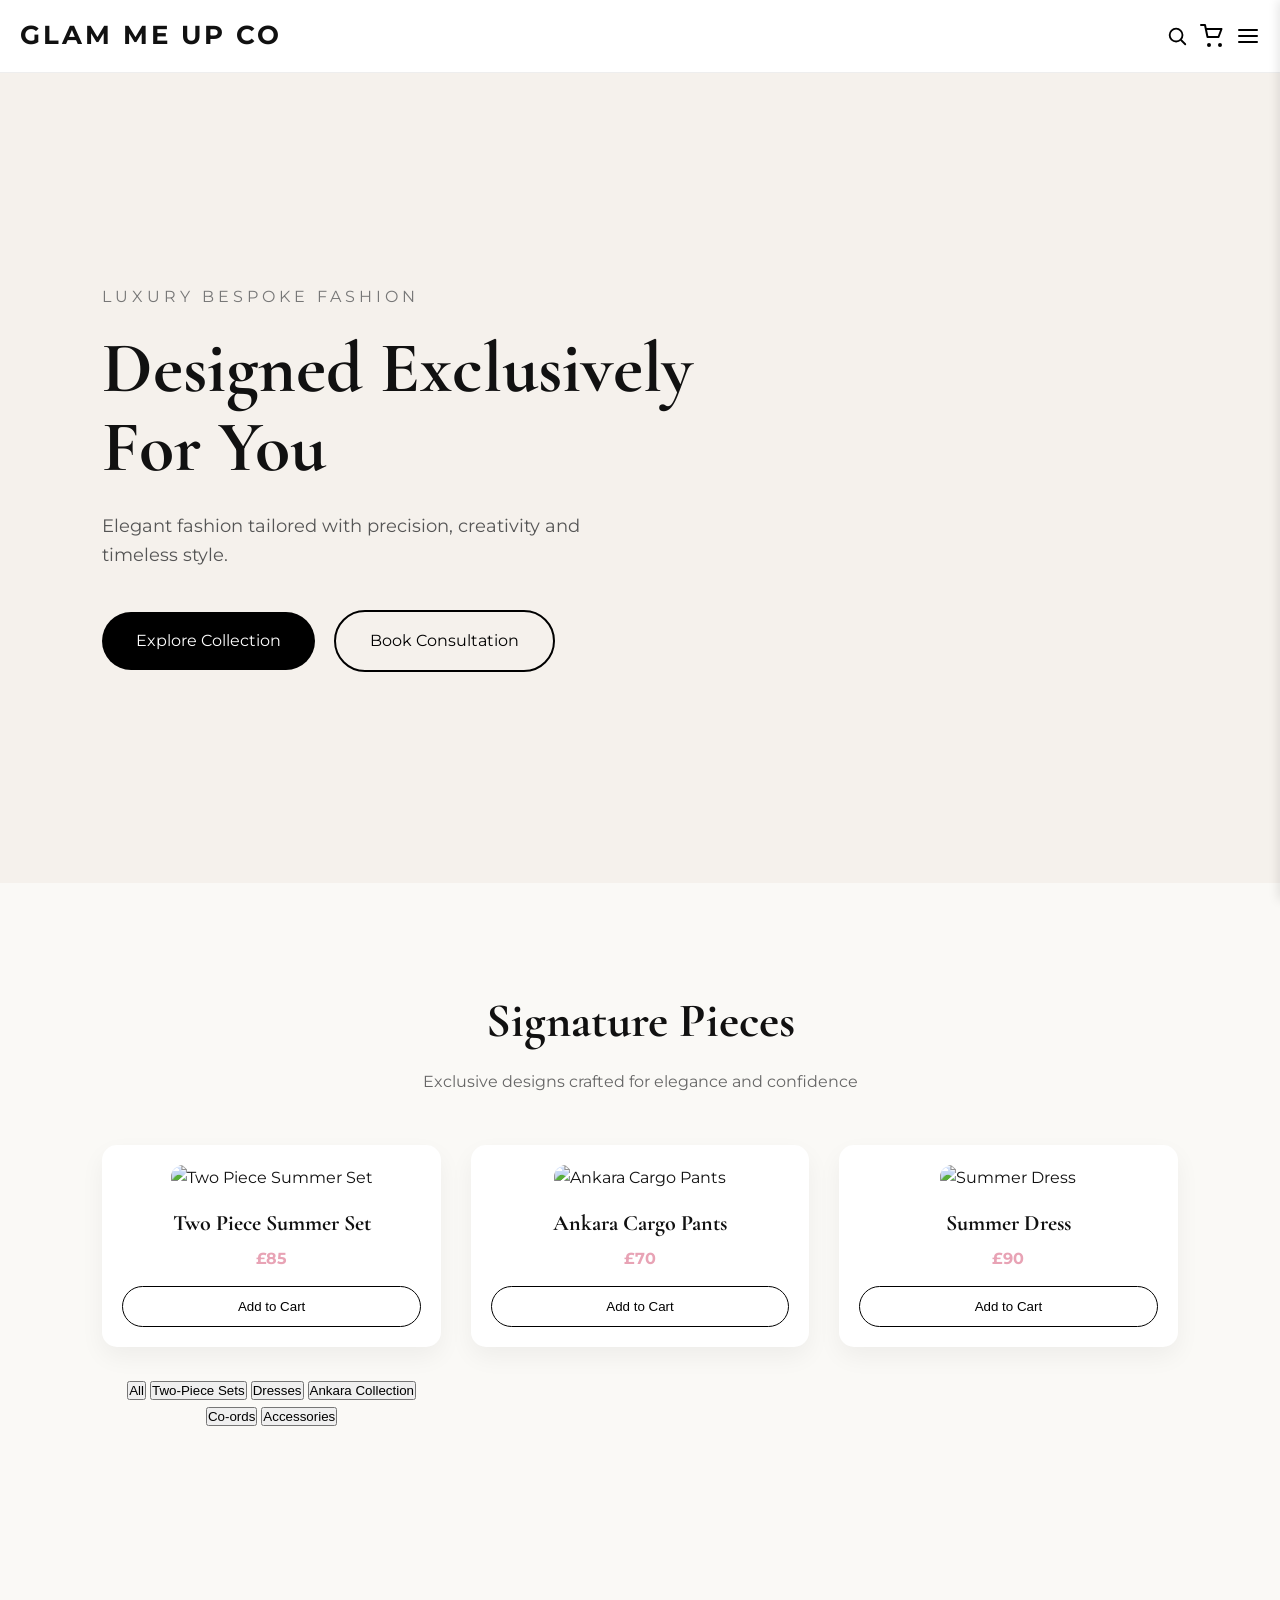
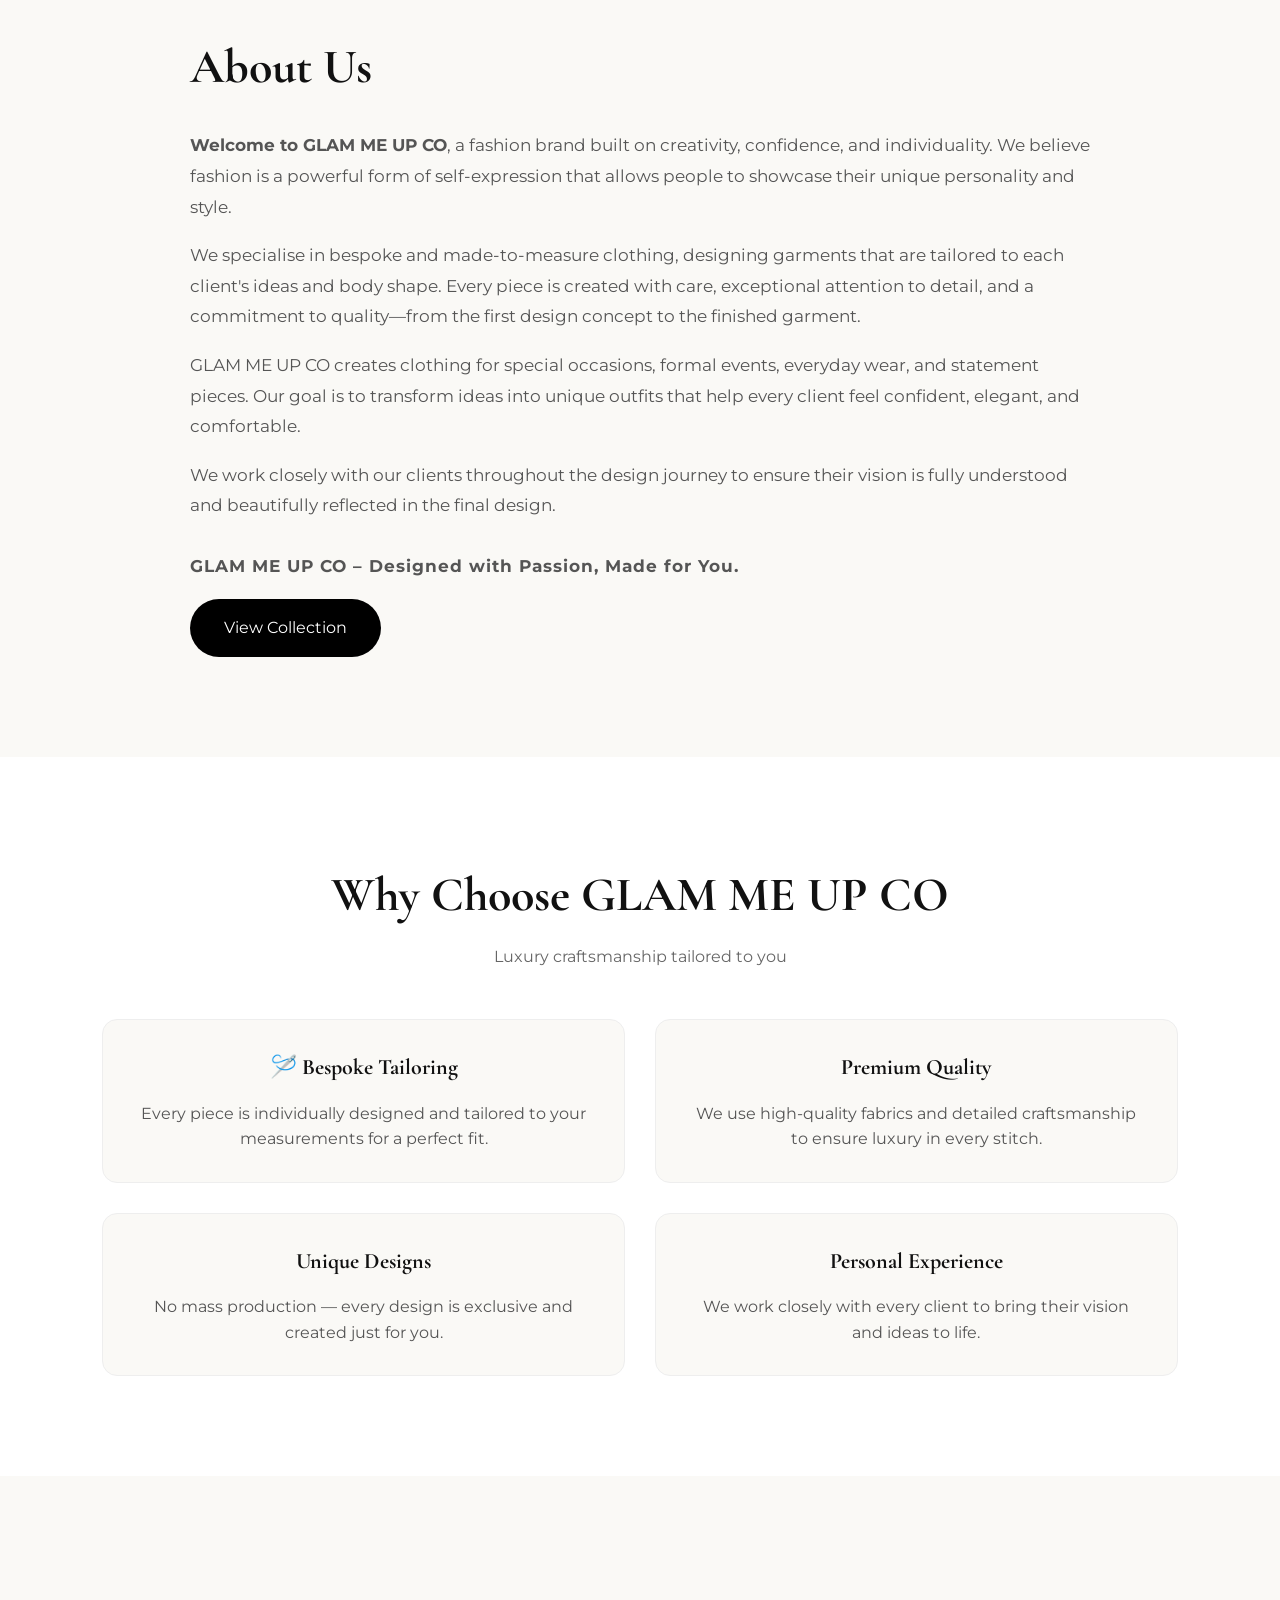
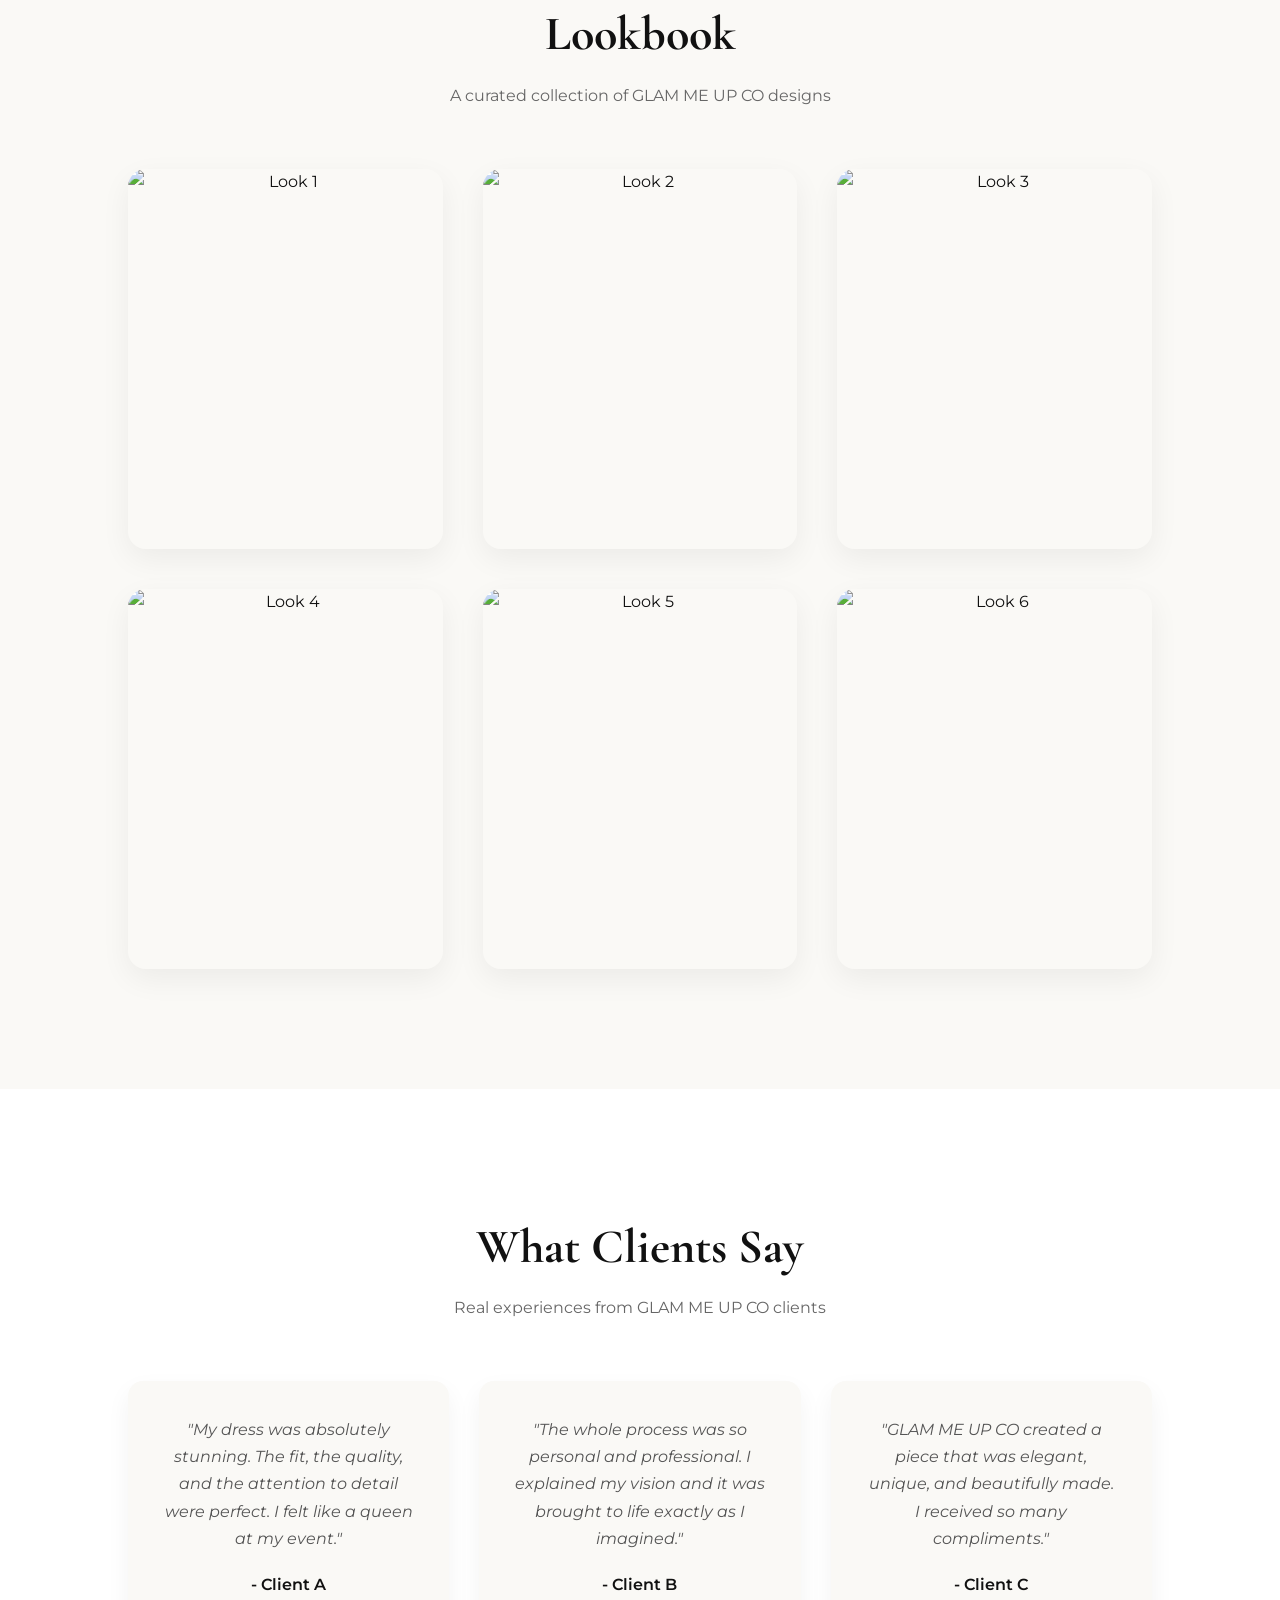
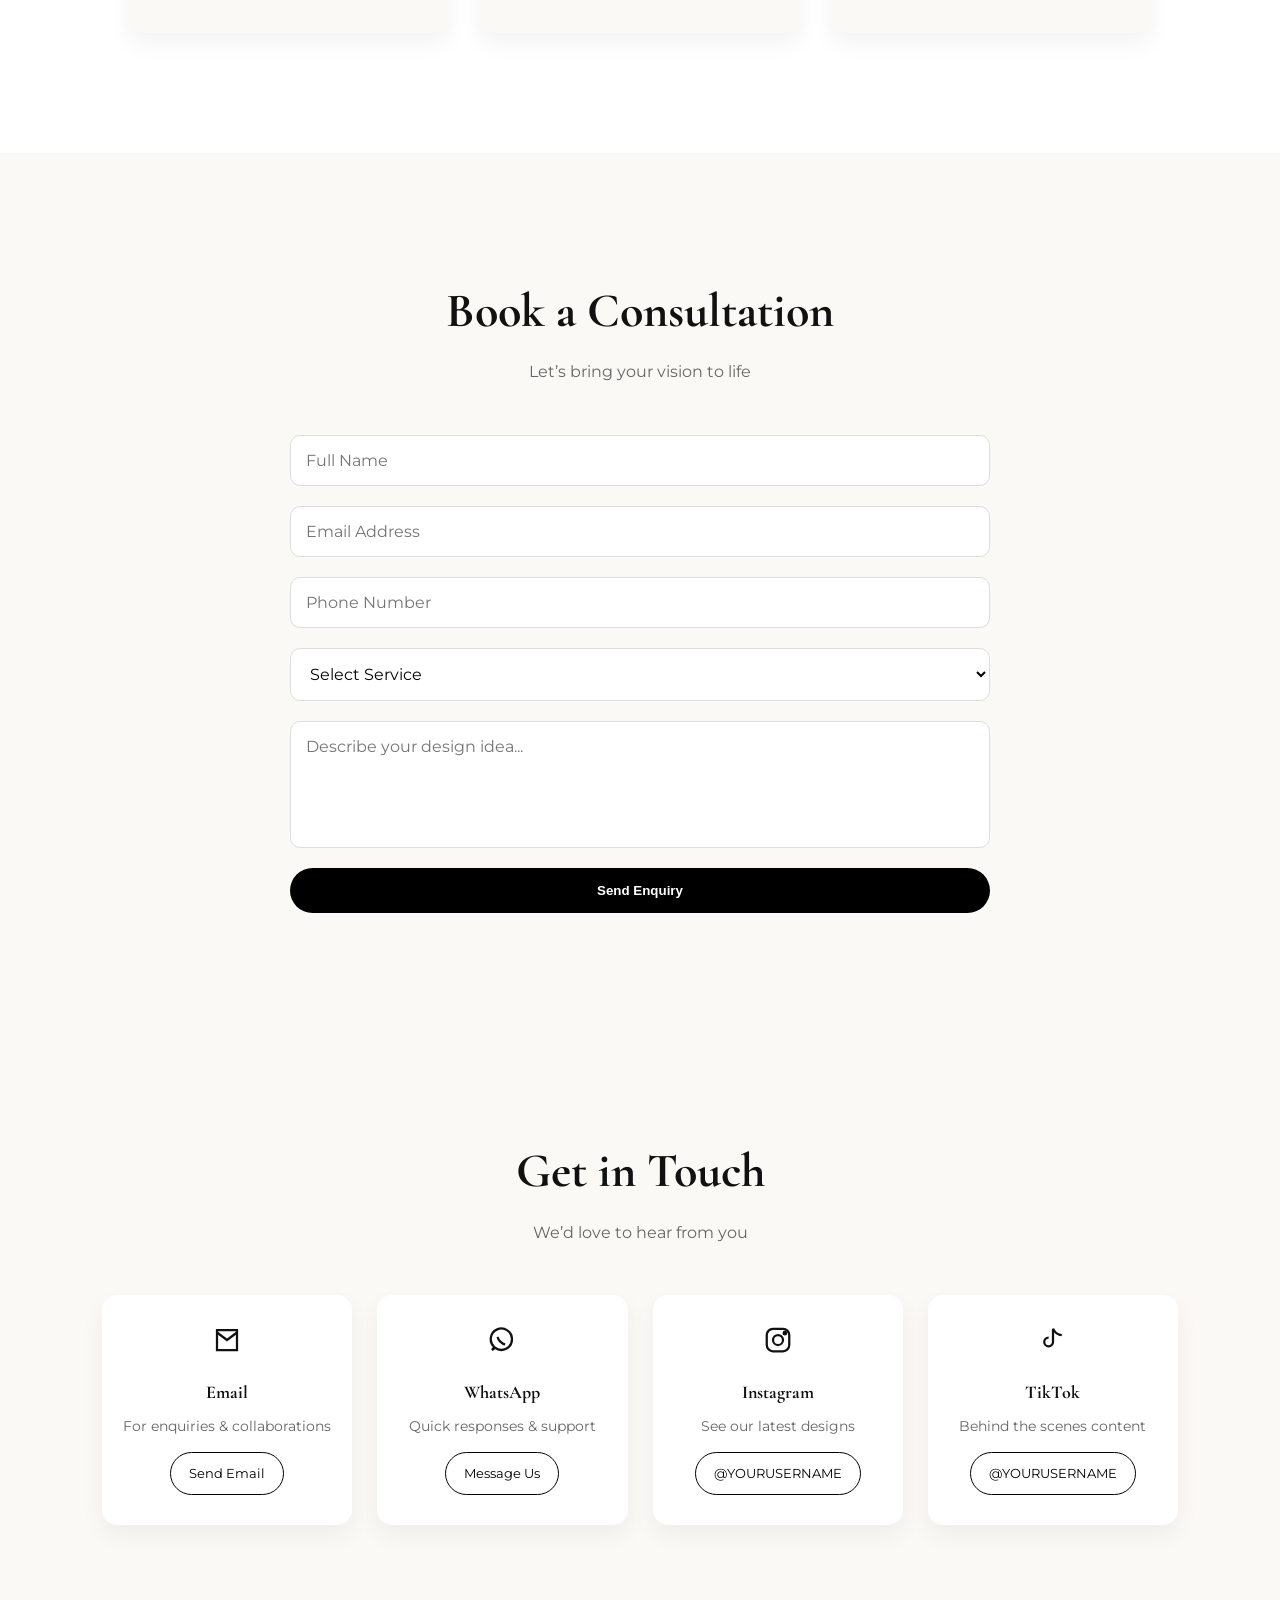
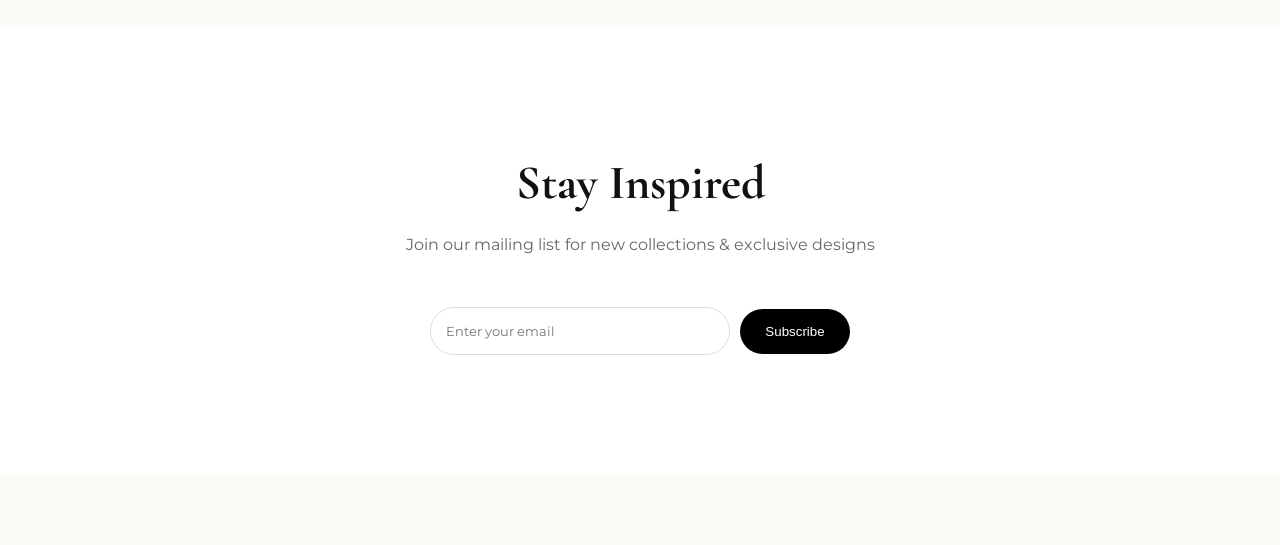
==== commit 9e63799b: "Update index.html" ====
--- a/index.html
+++ b/index.html
@@ -279,7 +279,34 @@
     
         </div>
     
-    
+        <div class="category-filter">
+    
+        <button class="category-btn active" data-category="all">
+            All
+        </button>
+    
+        <button class="category-btn" data-category="two-piece">
+            Two-Piece Sets
+        </button>
+    
+        <button class="category-btn" data-category="dresses">
+            Dresses
+        </button>
+    
+        <button class="category-btn" data-category="ankara">
+            Ankara Collection
+        </button>
+    
+        <button class="category-btn" data-category="co-ords">
+            Co-ords
+        </button>
+    
+        <button class="category-btn" data-category="accessories">
+            Accessories
+        </button>
+    
+    </div>
+            
     </div>
 <p id="noResults" style="display:none;">
     No products found.
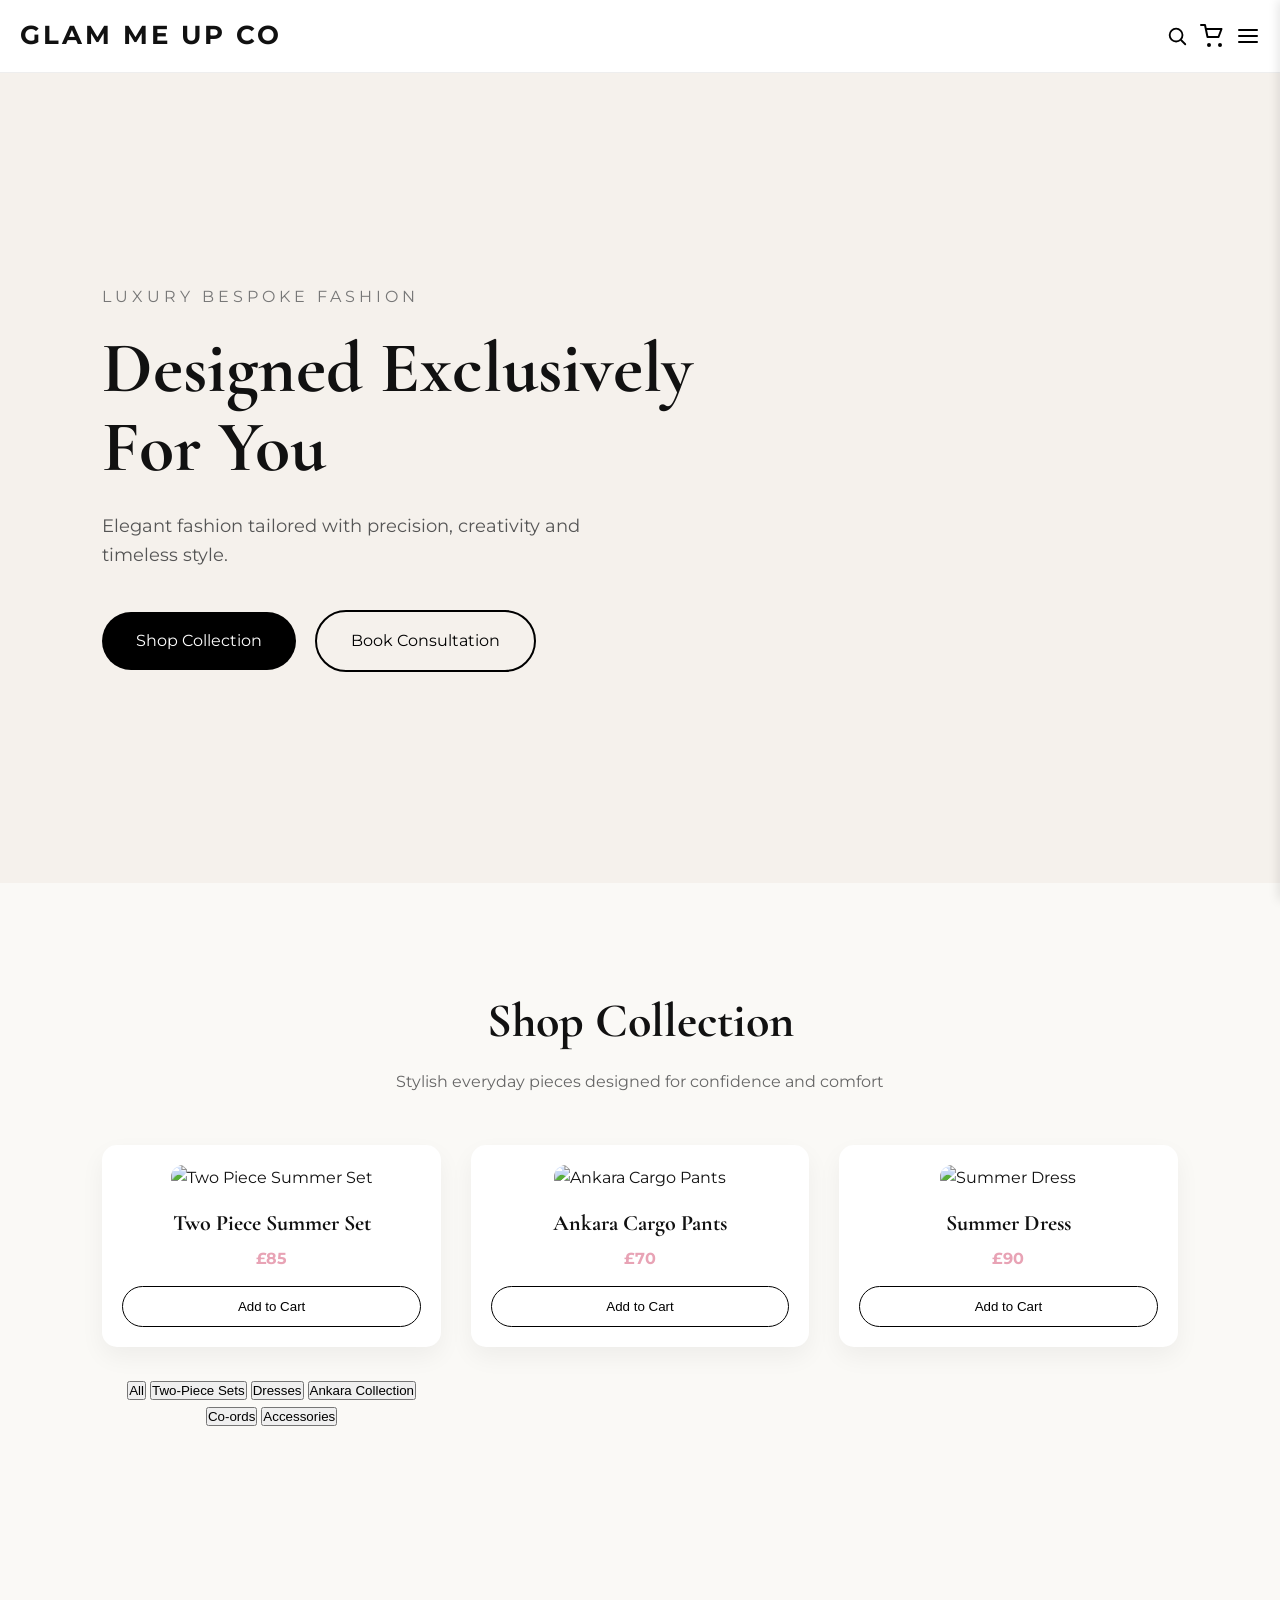
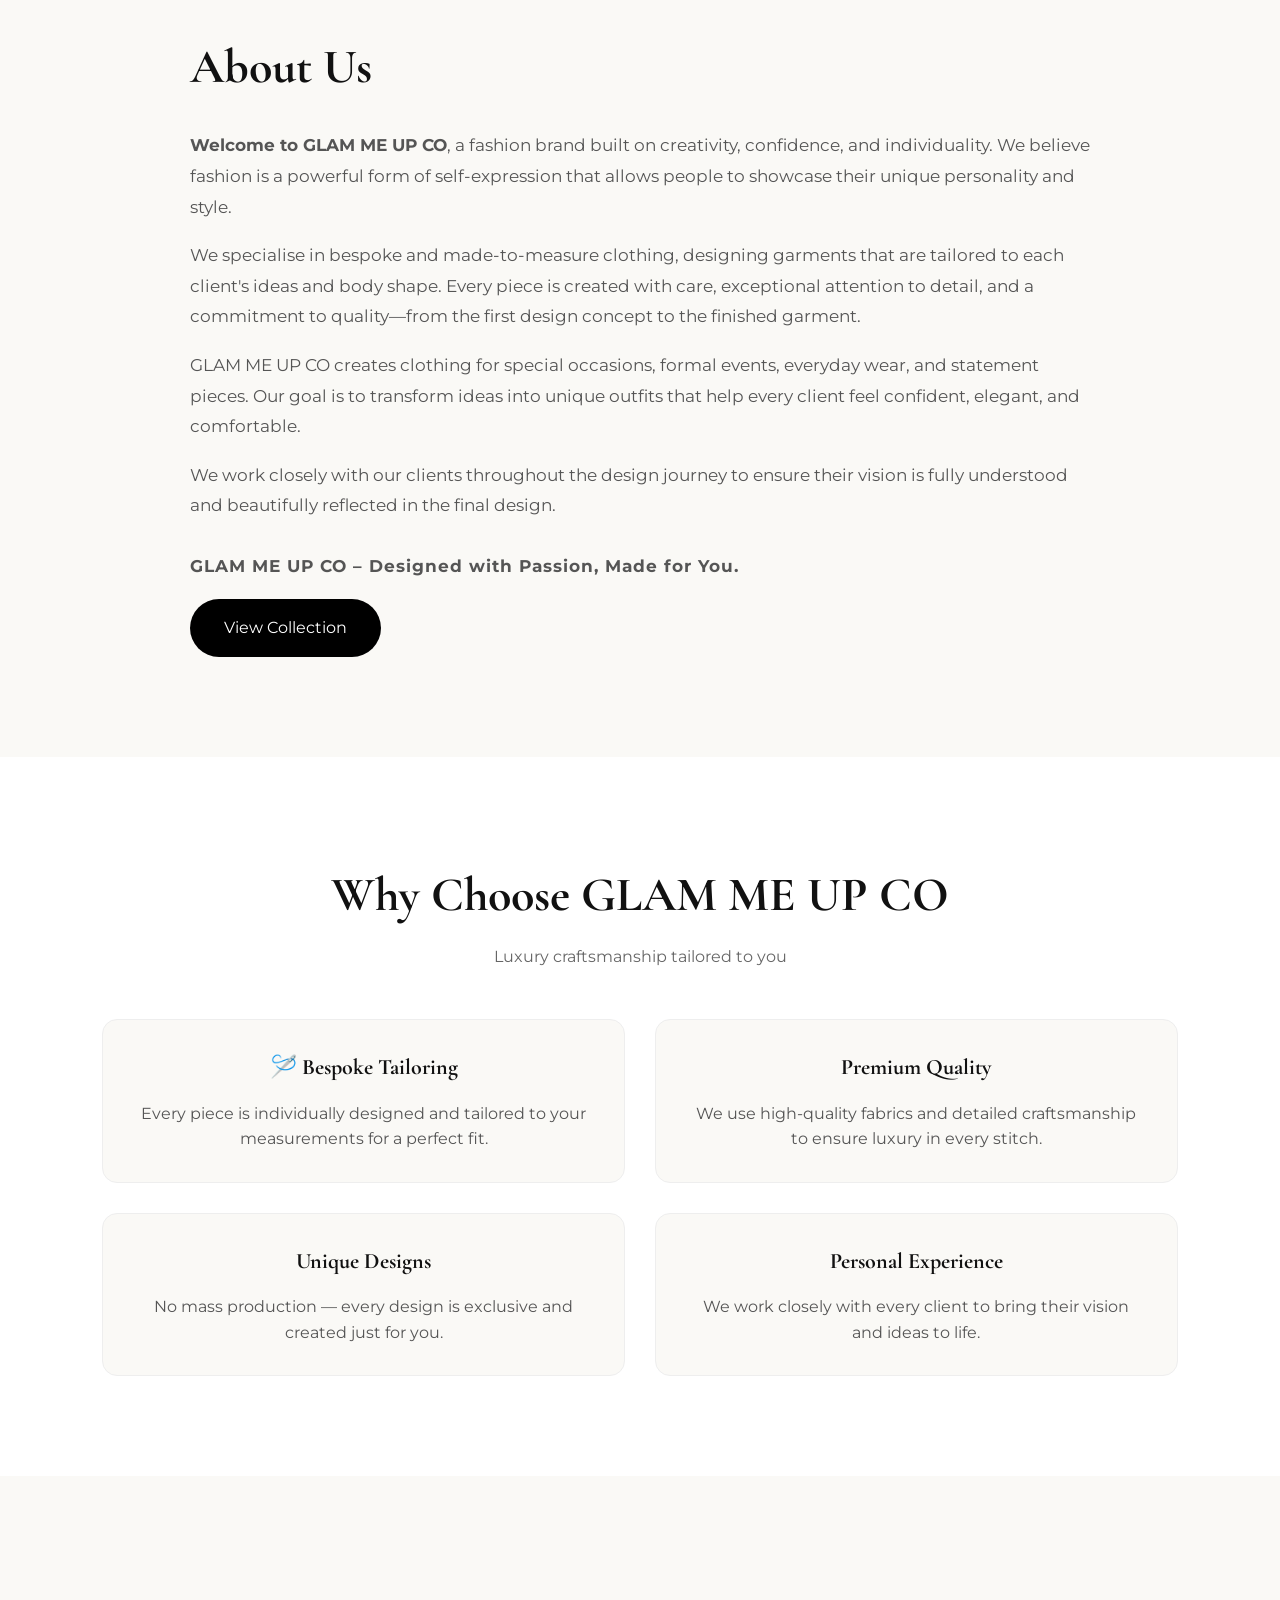
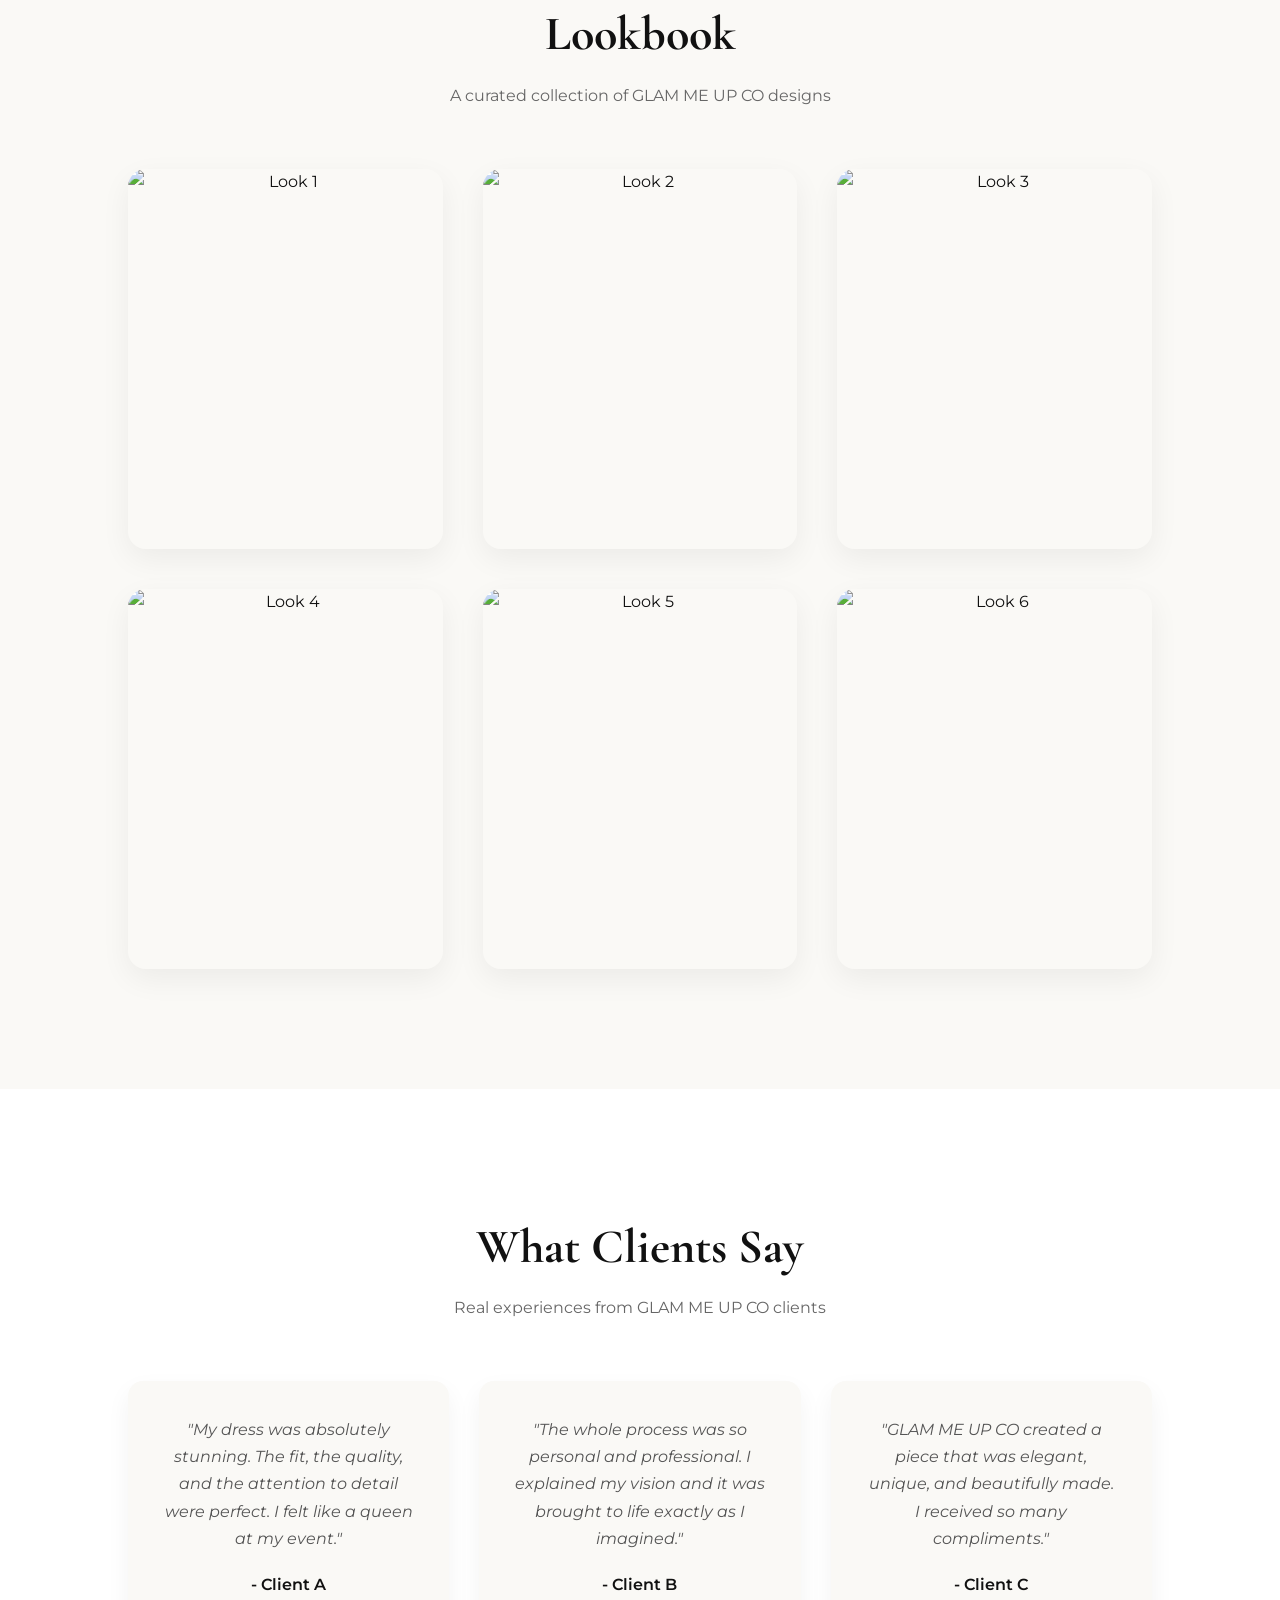
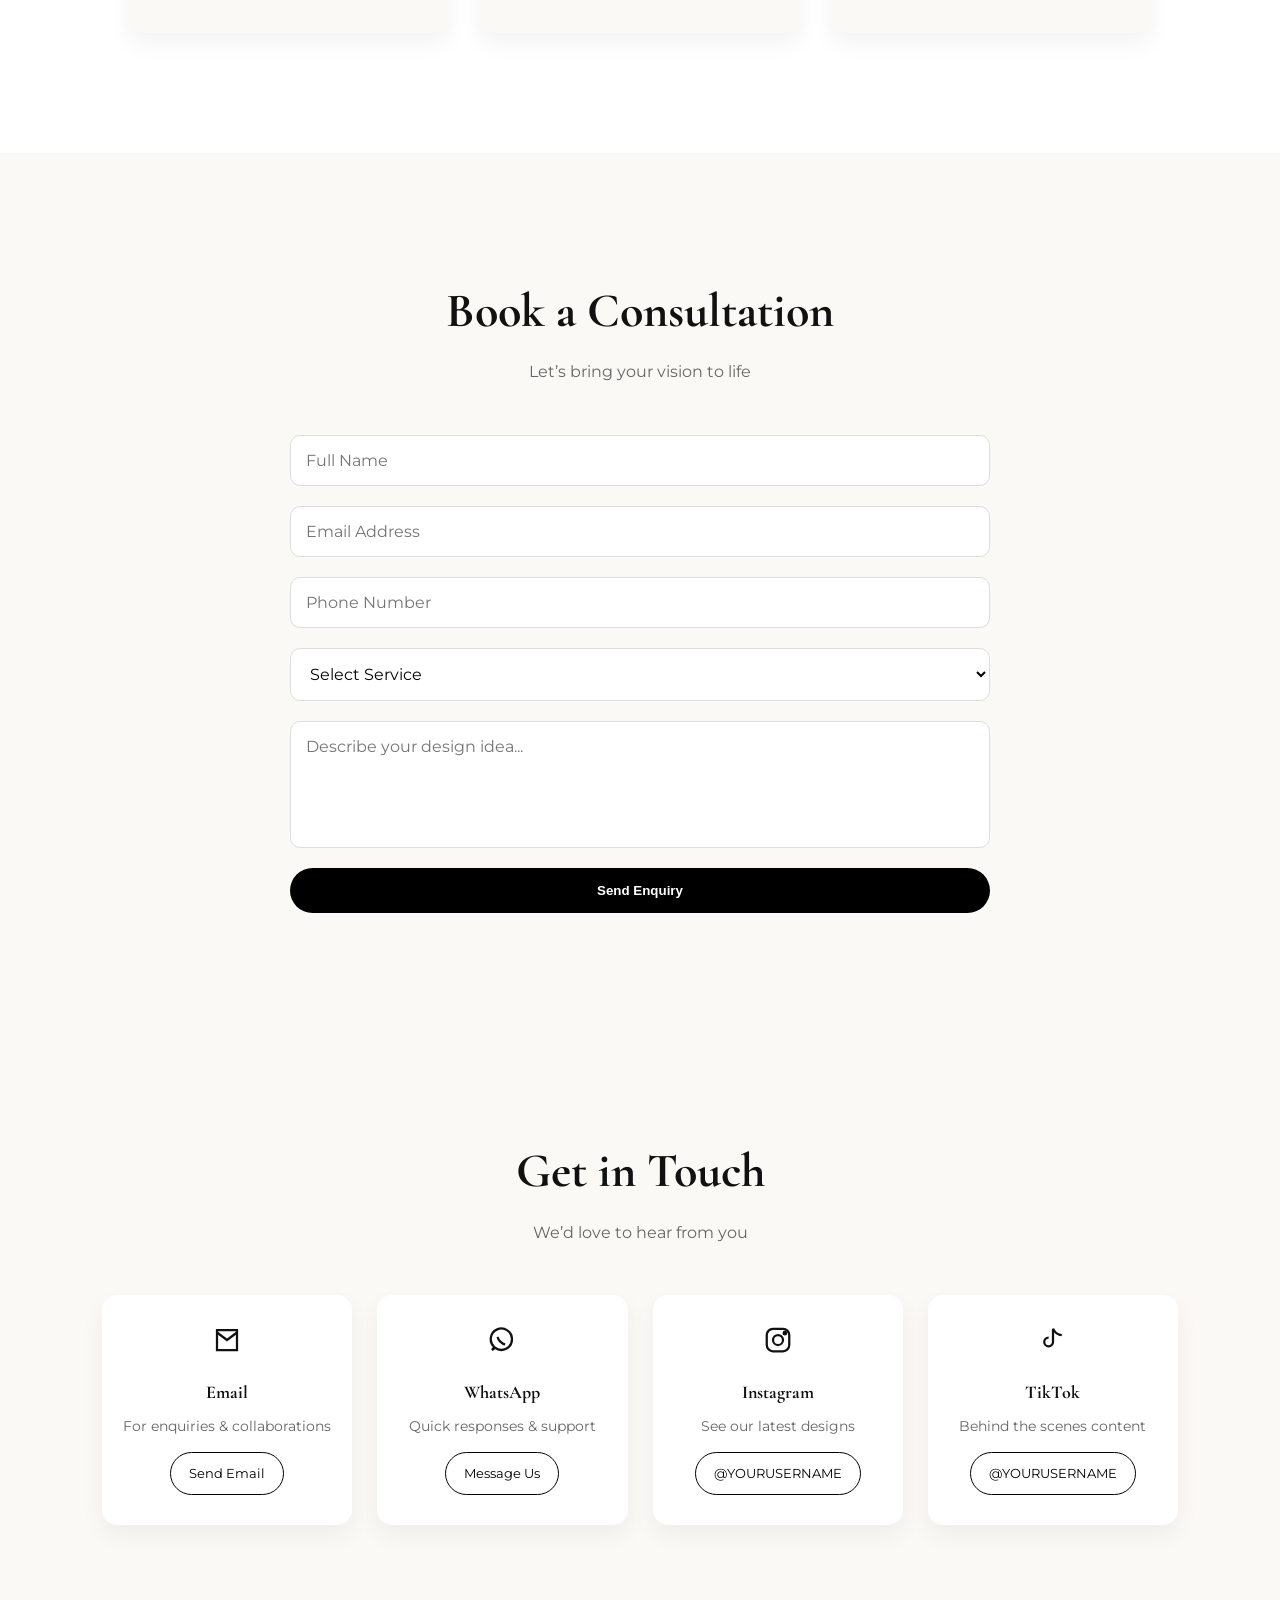
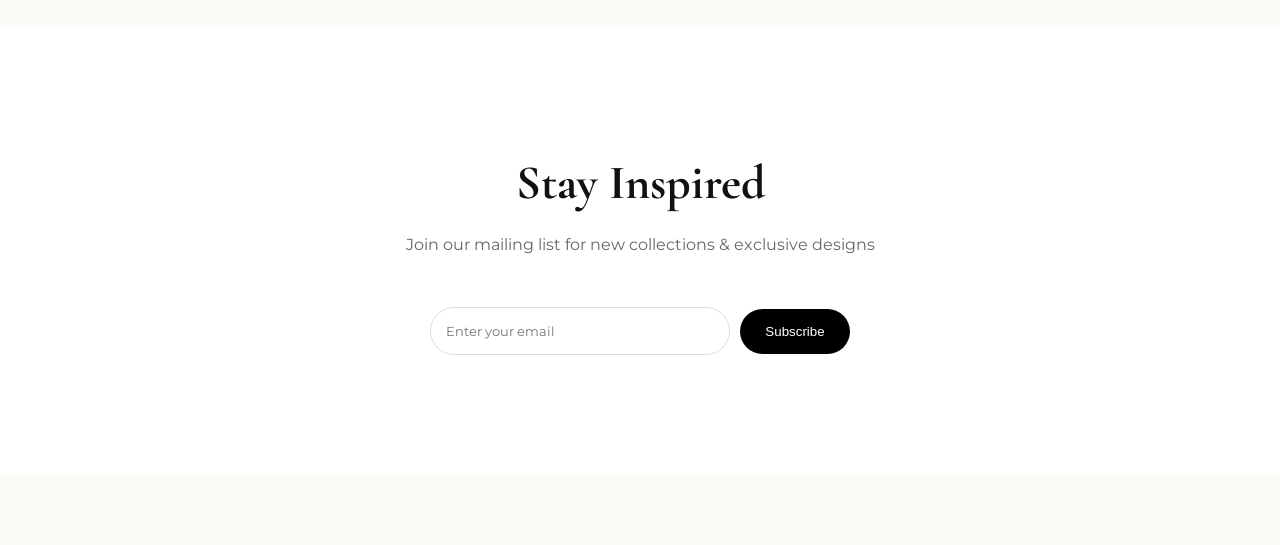
==== commit 5f873483: "Update index.html" ====
--- a/index.html
+++ b/index.html
@@ -177,7 +177,7 @@
 <div id="sideMenu" class="side-menu">
 
     <a href="#">Home</a>
-    <a href="#signature">Signature Pieces</a>
+    <a href="#shop">Shop Collection</a>
     <a href="#about">About</a>
     <a href="#contact">Get in Touch</a>
     <a href="#consultation">Book a Consultation</a>
@@ -207,9 +207,9 @@
 
 </p>
 
-<a href="#signature" class="btn">
-
-Explore Collection
+<a href="#shop" class="btn">
+
+Shop Collection
 
 </a>
 
@@ -223,11 +223,11 @@
 
 </header>
 <!-- Signature Pieces -->
-<section id="signature" class="signature">
+<section id="shop" class="signature">
 
     <div class="section-title">
-        <h2>Signature Pieces</h2>
-        <p>Exclusive designs crafted for elegance and confidence</p>
+        <h2>Shop Collection</h2>
+        <p>Stylish everyday pieces designed for confidence and comfort</p>
     </div>
     
         <div class="product-grid">
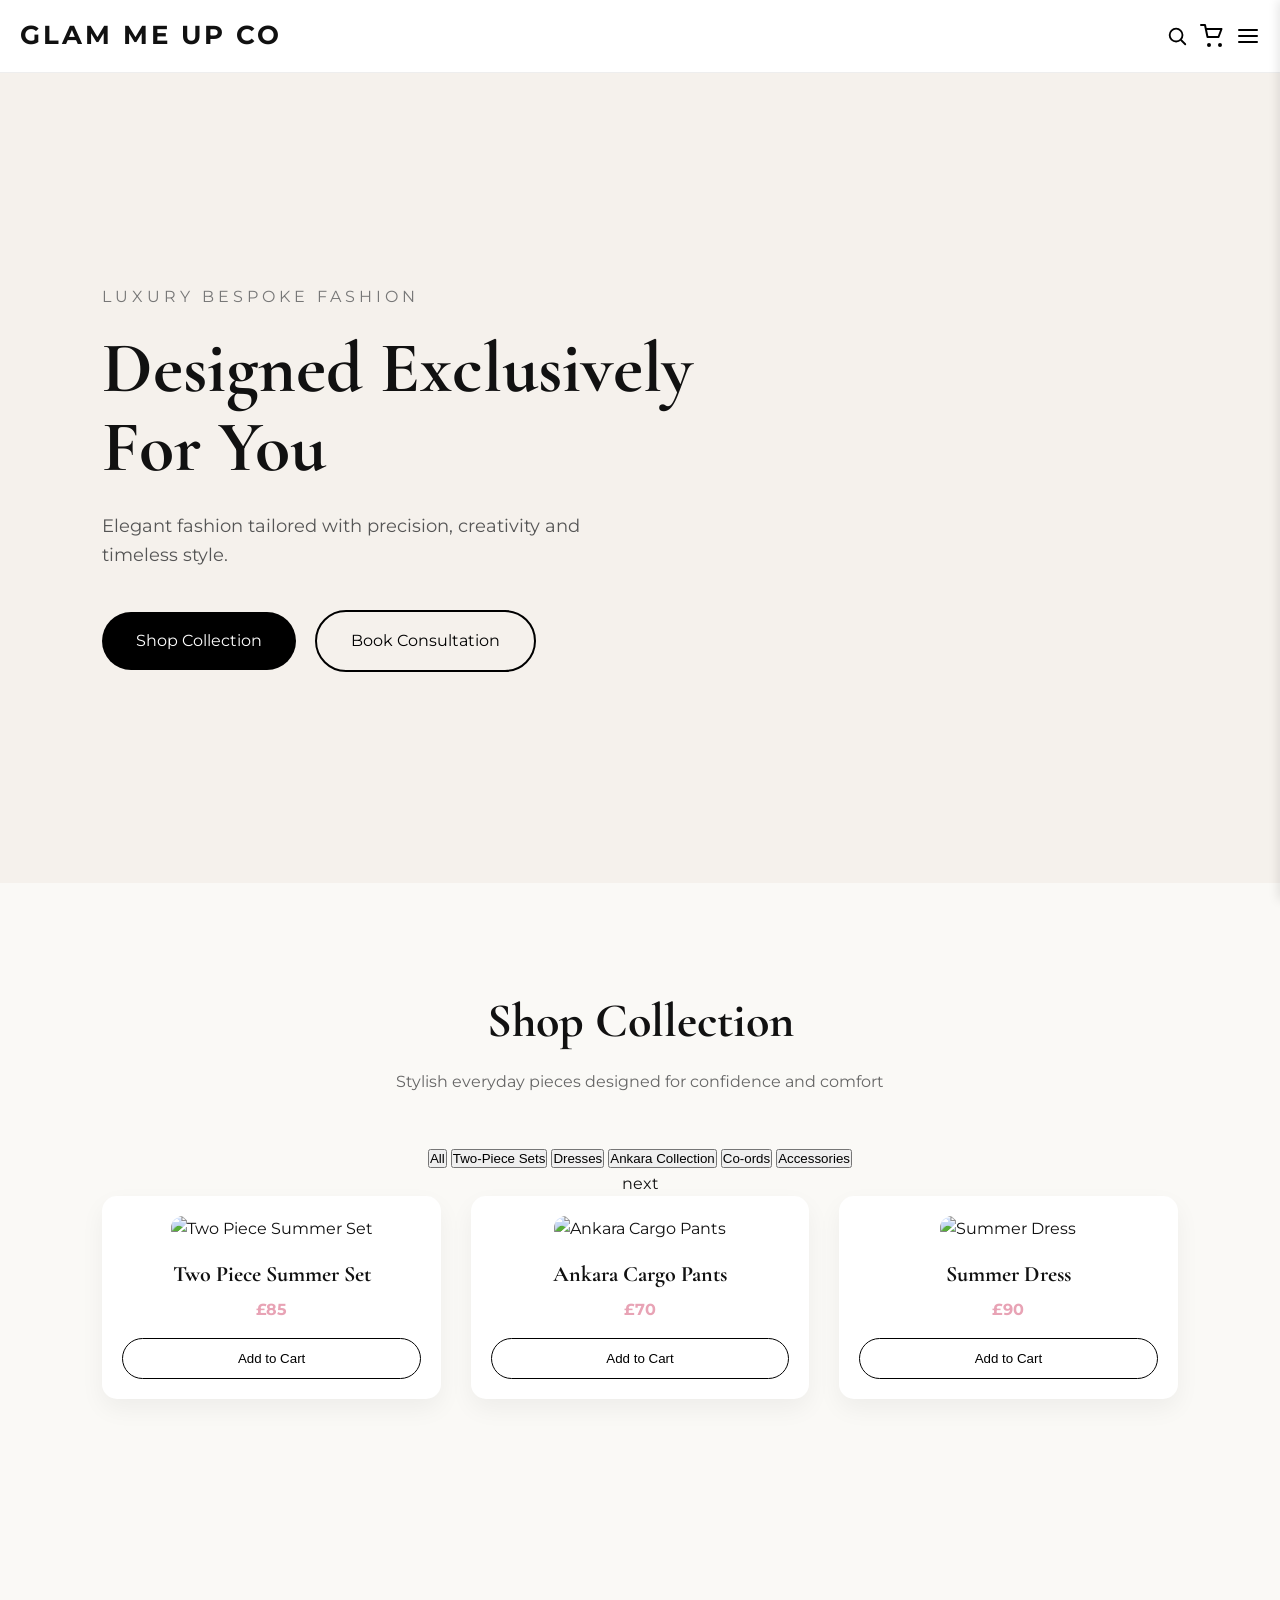
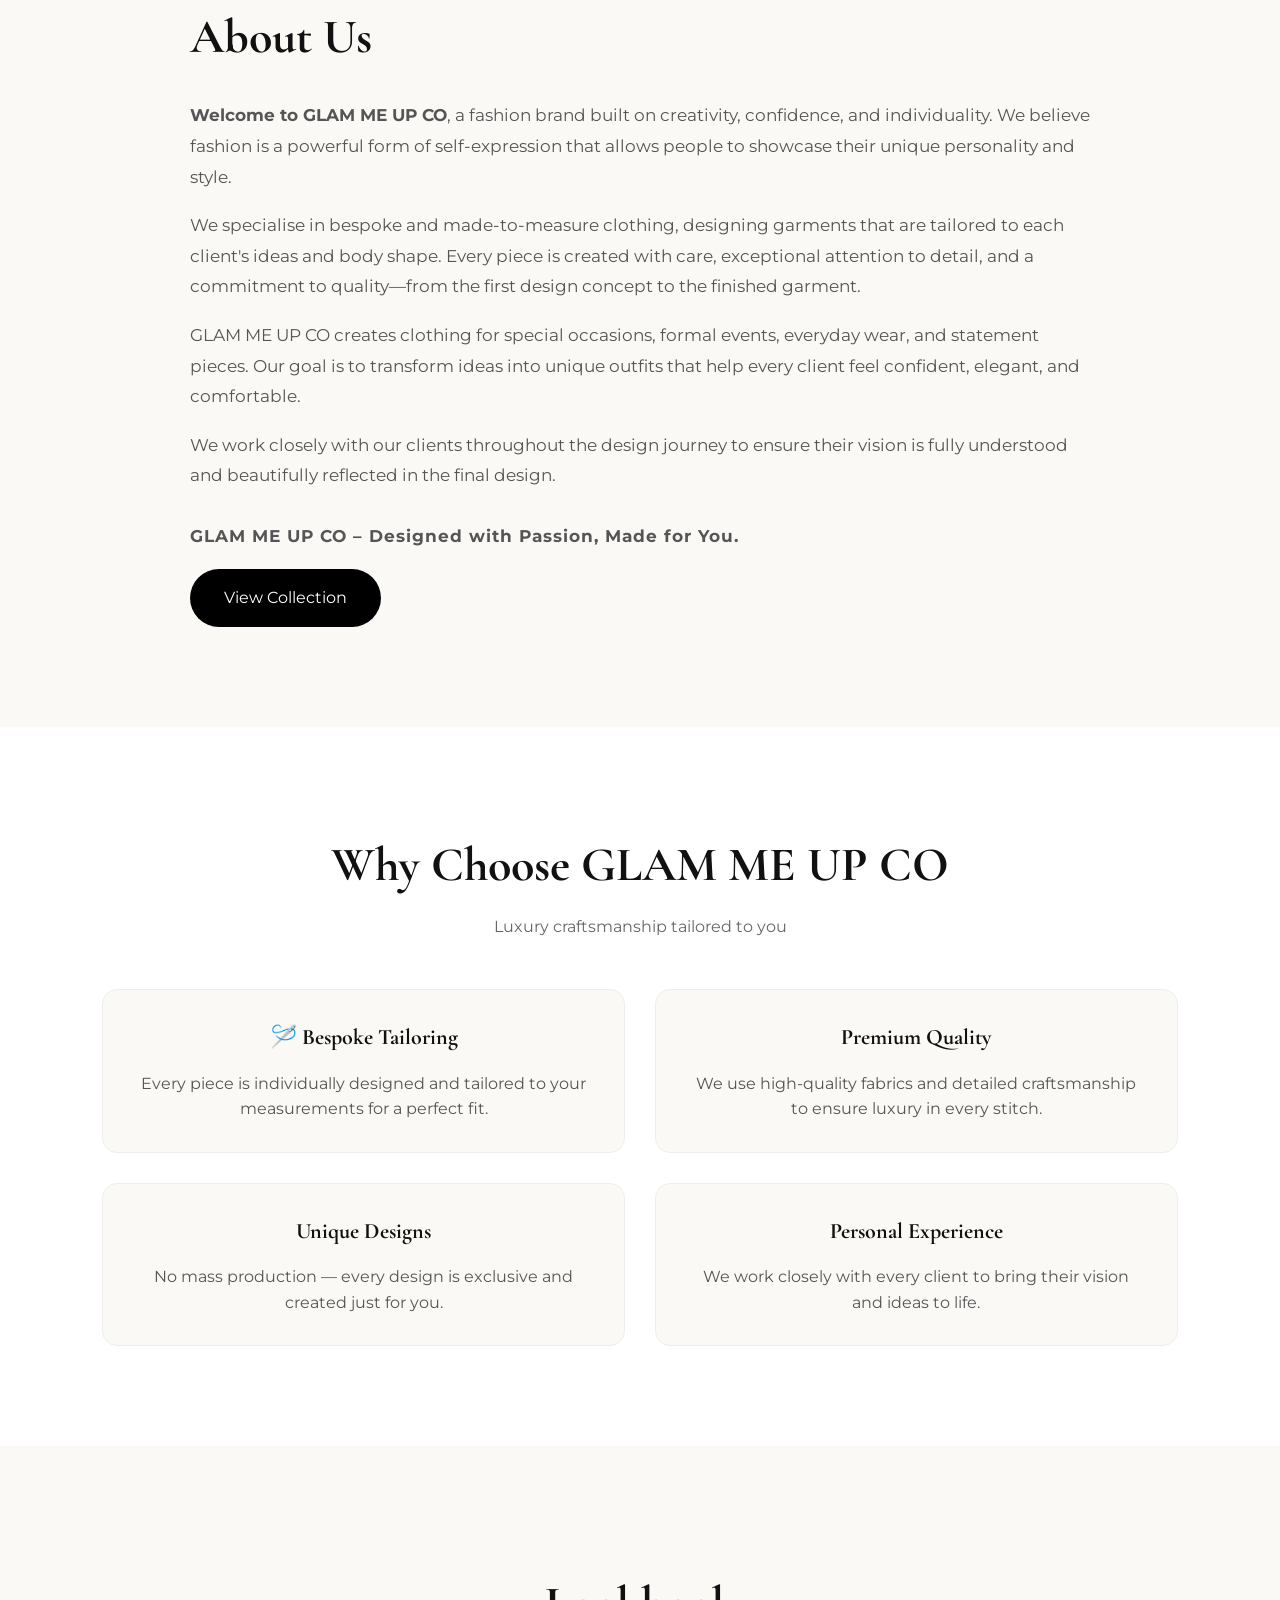
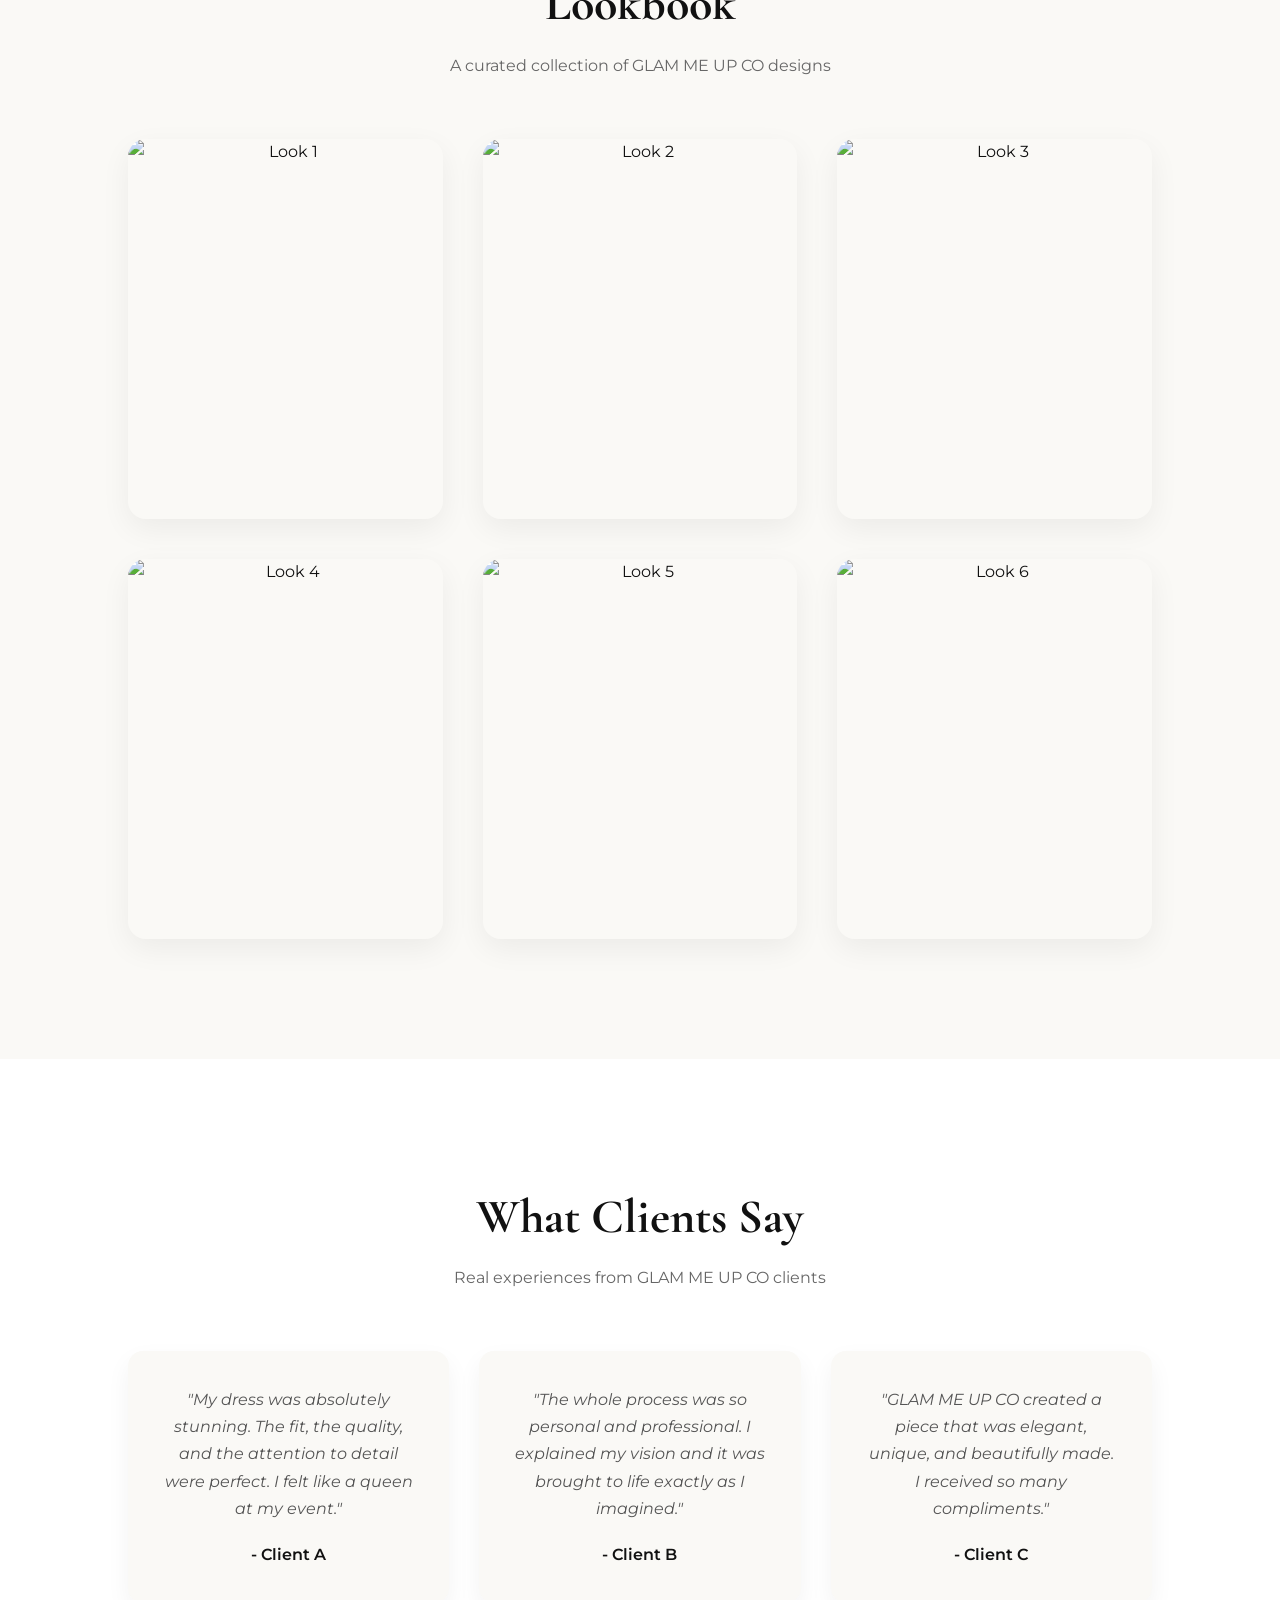
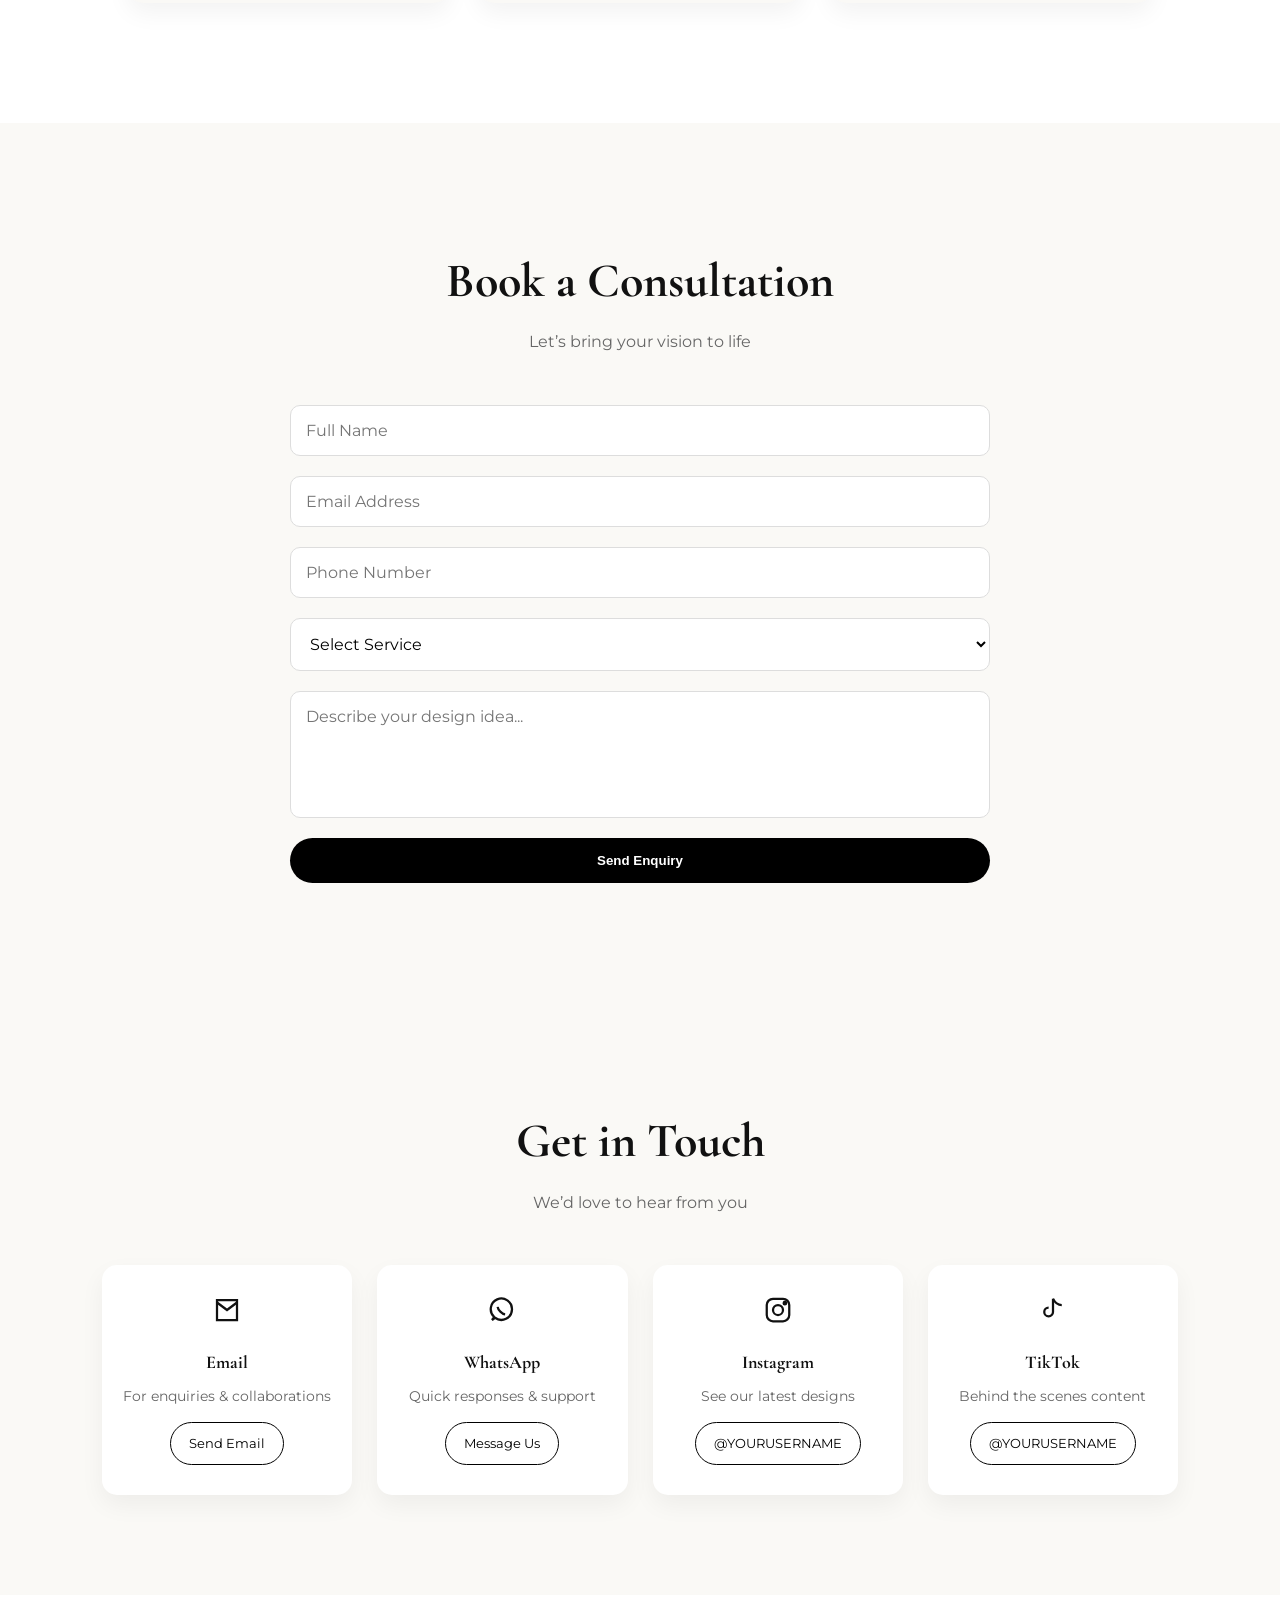
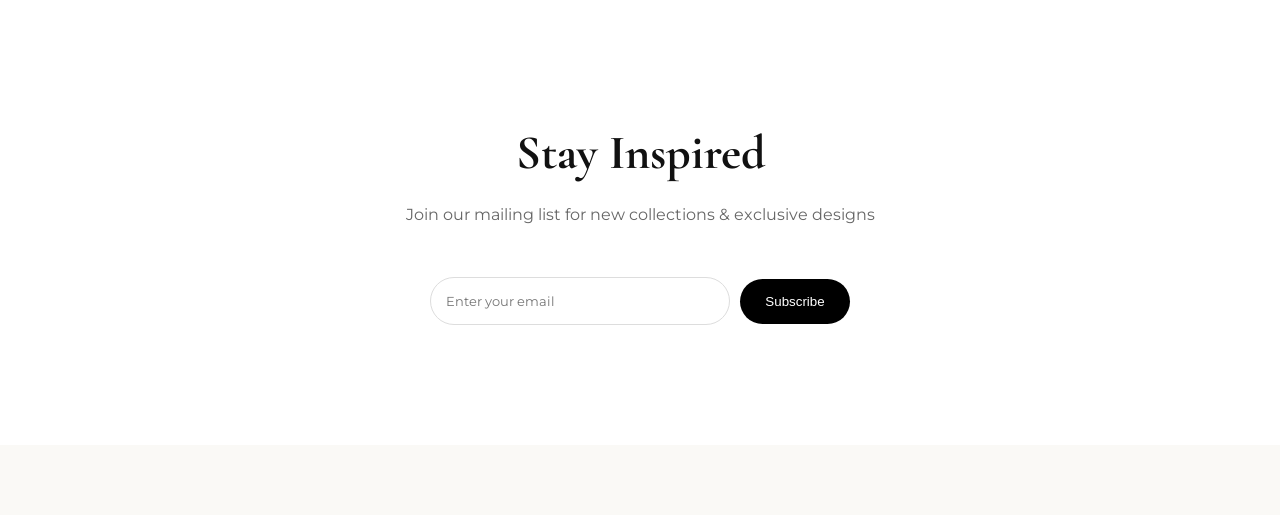
==== commit bb6a08e4: "Update index.html" ====
--- a/index.html
+++ b/index.html
@@ -229,6 +229,35 @@
         <h2>Shop Collection</h2>
         <p>Stylish everyday pieces designed for confidence and comfort</p>
     </div>
+
+        
+        <div class="category-filter">
+    
+        <button class="category-btn active" data-category="all">
+            All
+        </button>
+    
+        <button class="category-btn" data-category="two-piece">
+            Two-Piece Sets
+        </button>
+    
+        <button class="category-btn" data-category="dresses">
+            Dresses
+        </button>
+    
+        <button class="category-btn" data-category="ankara">
+            Ankara Collection
+        </button>
+    
+        <button class="category-btn" data-category="co-ords">
+            Co-ords
+        </button>
+    
+        <button class="category-btn" data-category="accessories">
+            Accessories
+        </button>
+    
+    </div>next
     
         <div class="product-grid">
     
@@ -278,34 +307,6 @@
             </button>
     
         </div>
-    
-        <div class="category-filter">
-    
-        <button class="category-btn active" data-category="all">
-            All
-        </button>
-    
-        <button class="category-btn" data-category="two-piece">
-            Two-Piece Sets
-        </button>
-    
-        <button class="category-btn" data-category="dresses">
-            Dresses
-        </button>
-    
-        <button class="category-btn" data-category="ankara">
-            Ankara Collection
-        </button>
-    
-        <button class="category-btn" data-category="co-ords">
-            Co-ords
-        </button>
-    
-        <button class="category-btn" data-category="accessories">
-            Accessories
-        </button>
-    
-    </div>
             
     </div>
 <p id="noResults" style="display:none;">
--- a/style.css
+++ b/style.css
@@ -1040,7 +1040,87 @@
 
 }
 
-
+/* =========================
+   PRODUCT CATEGORY FILTER
+========================= */
+
+.product-filter{
+
+    display:flex;
+
+    justify-content:center;
+
+    flex-wrap:wrap;
+
+    gap:15px;
+
+    margin-bottom:50px;
+
+}
+
+
+.filter-btn{
+
+    padding:12px 25px;
+
+    border:1px solid #111;
+
+    background:white;
+
+    color:#111;
+
+    border-radius:30px;
+
+    cursor:pointer;
+
+    font-family:'Montserrat',sans-serif;
+
+    font-size:14px;
+
+    transition:0.3s ease;
+
+}
+
+
+.filter-btn:hover{
+
+    background:#111;
+
+    color:white;
+
+}
+
+
+.filter-btn.active{
+
+    background:#111;
+
+    color:white;
+
+}
+
+
+
+/* MOBILE */
+
+@media(max-width:600px){
+
+    .product-filter{
+
+        gap:10px;
+
+    }
+
+
+    .filter-btn{
+
+        padding:10px 18px;
+
+        font-size:12px;
+
+    }
+
+}
 
 /* PRODUCT GRID */
 
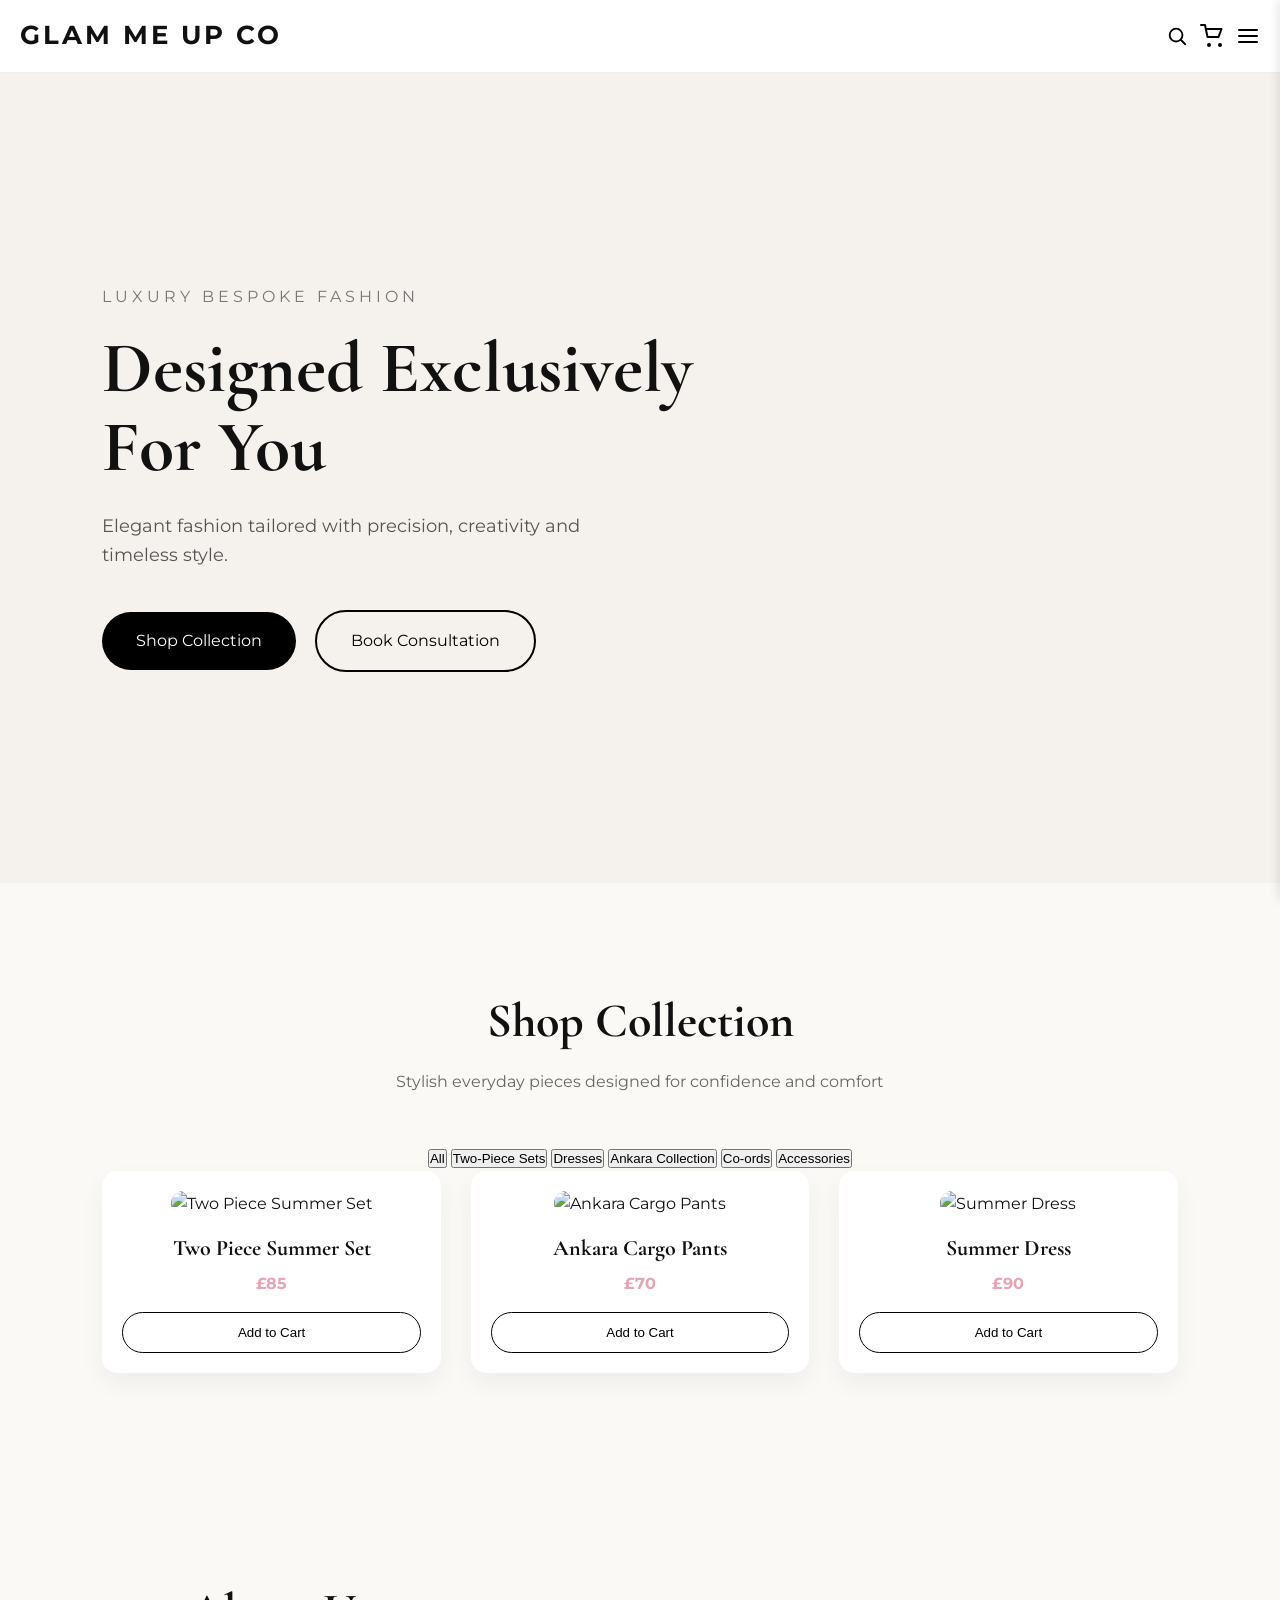
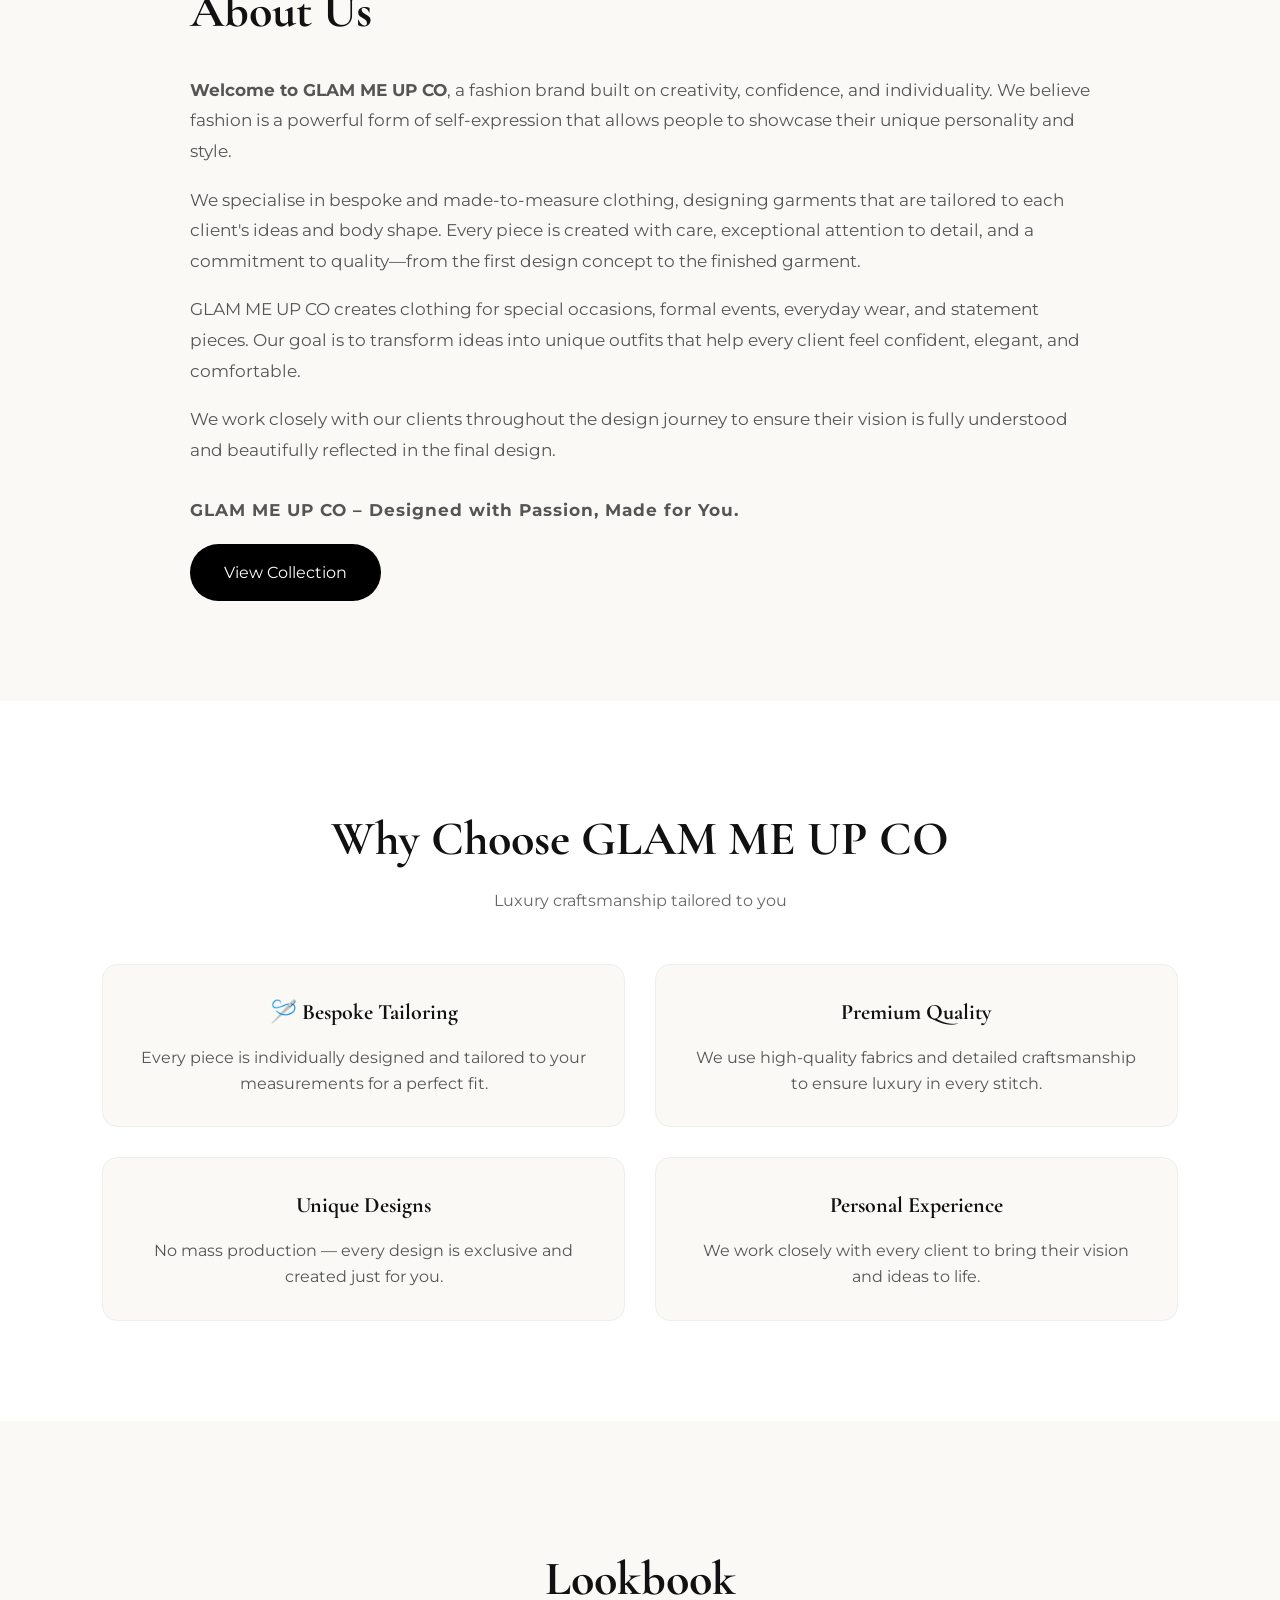
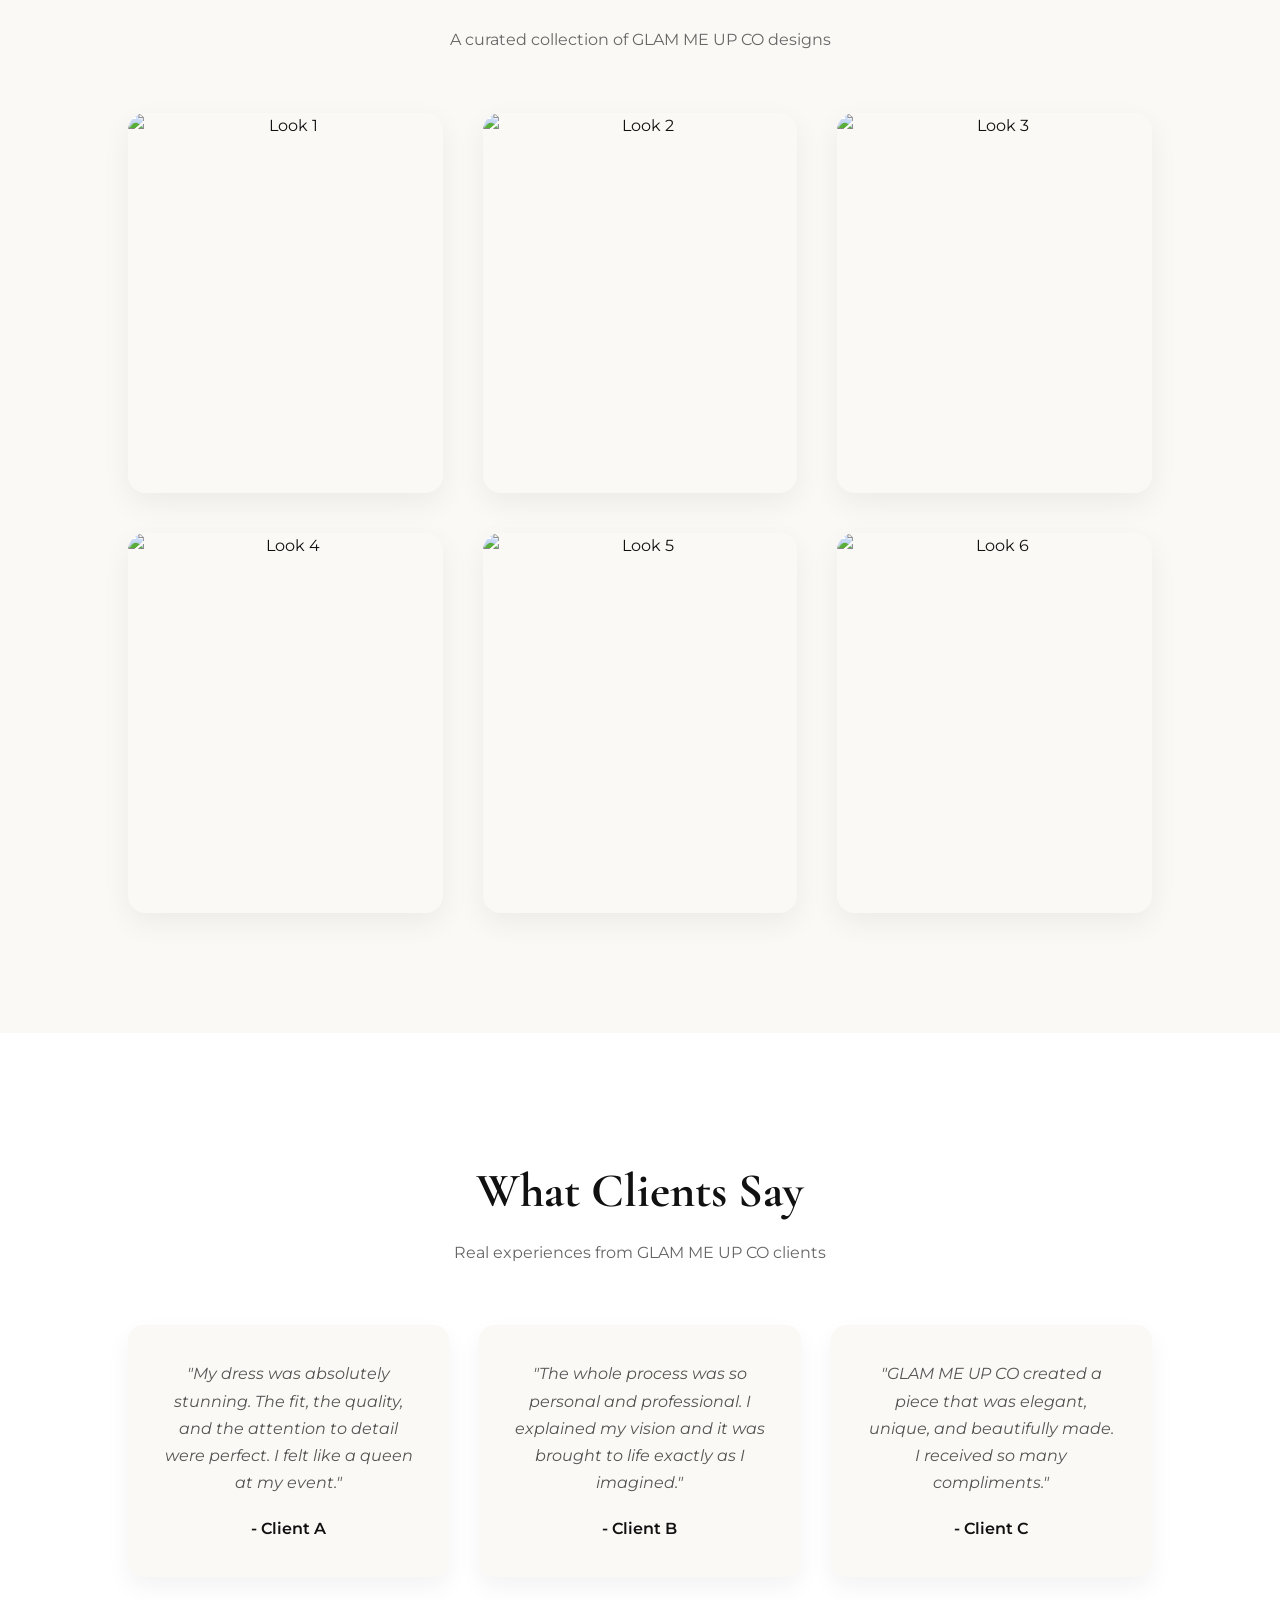
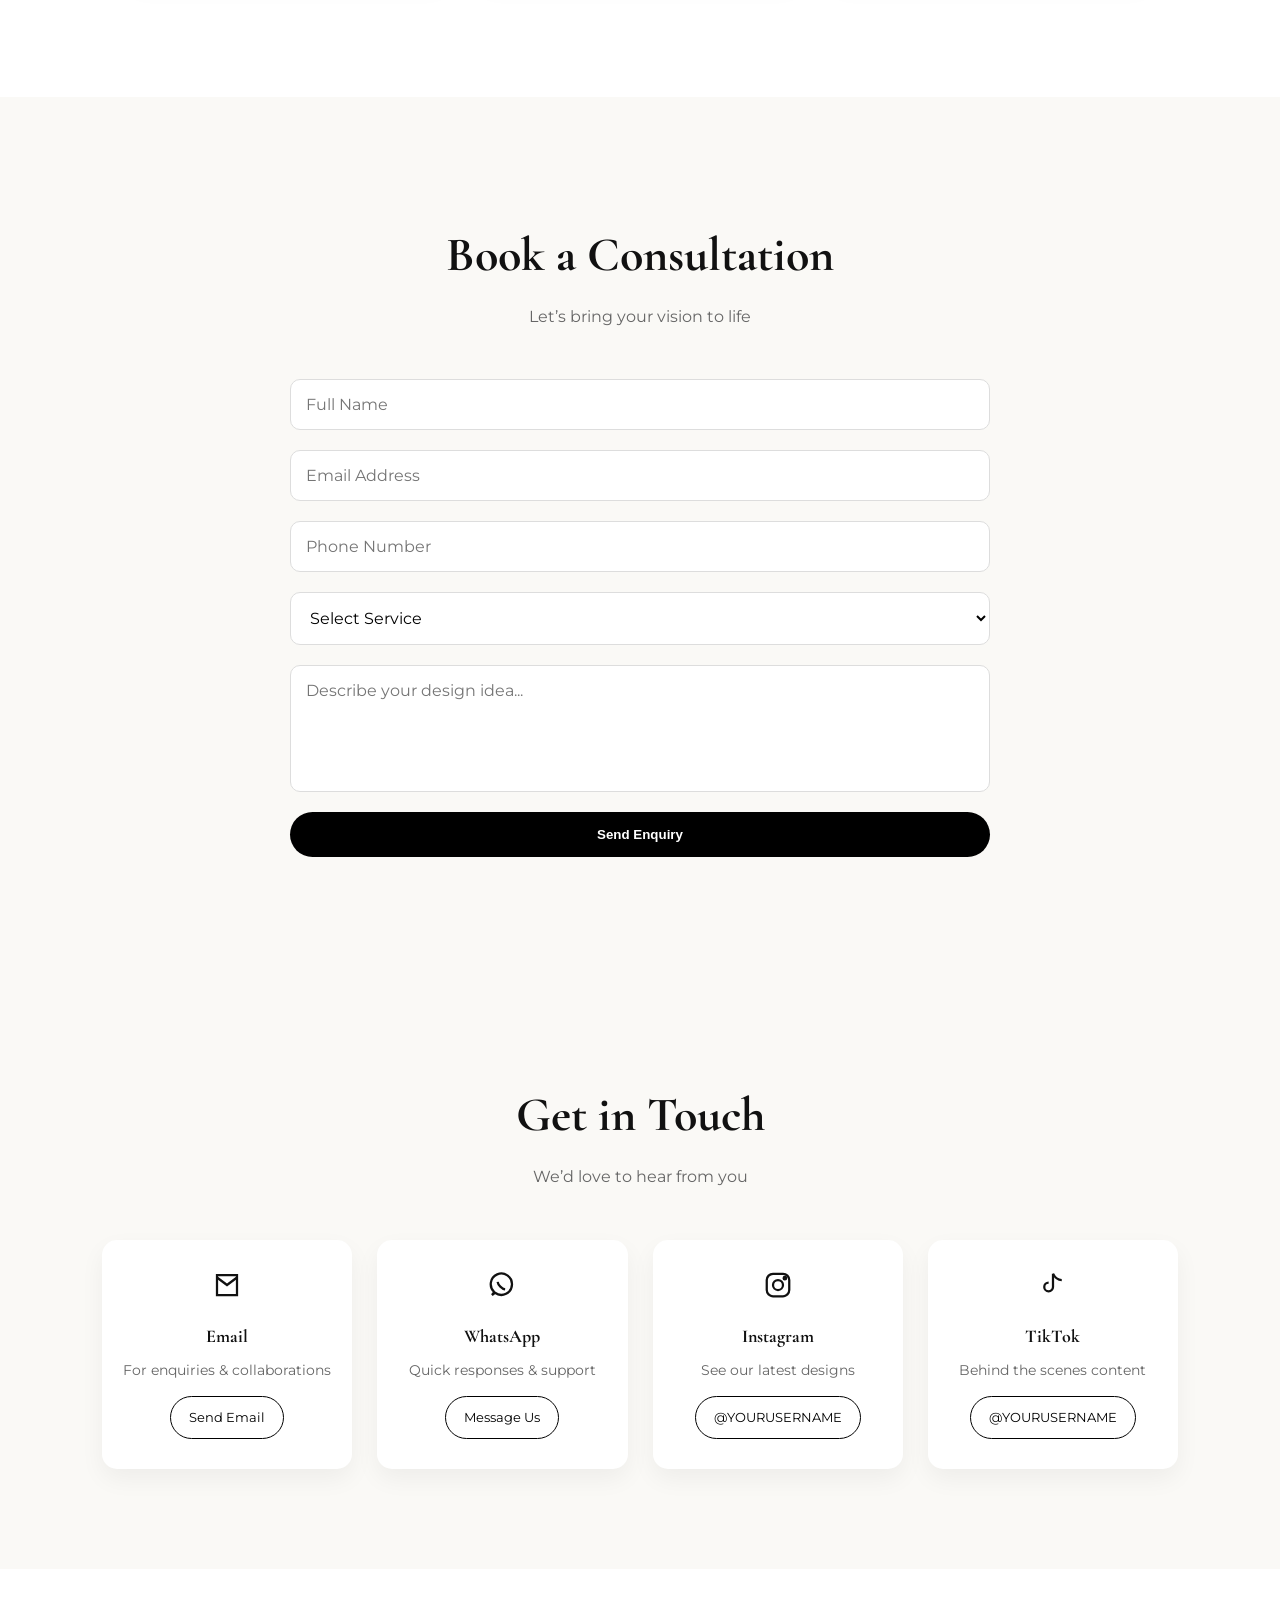
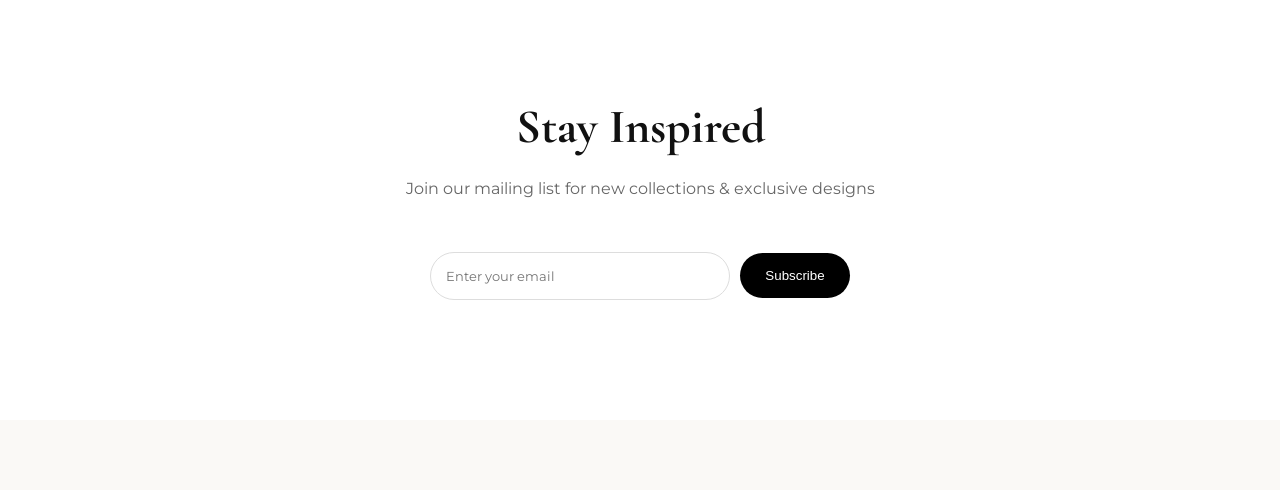
==== commit 1bff73a9: "Update index.html" ====
--- a/index.html
+++ b/index.html
@@ -257,7 +257,7 @@
             Accessories
         </button>
     
-    </div>next
+    </div>
     
         <div class="product-grid">
     
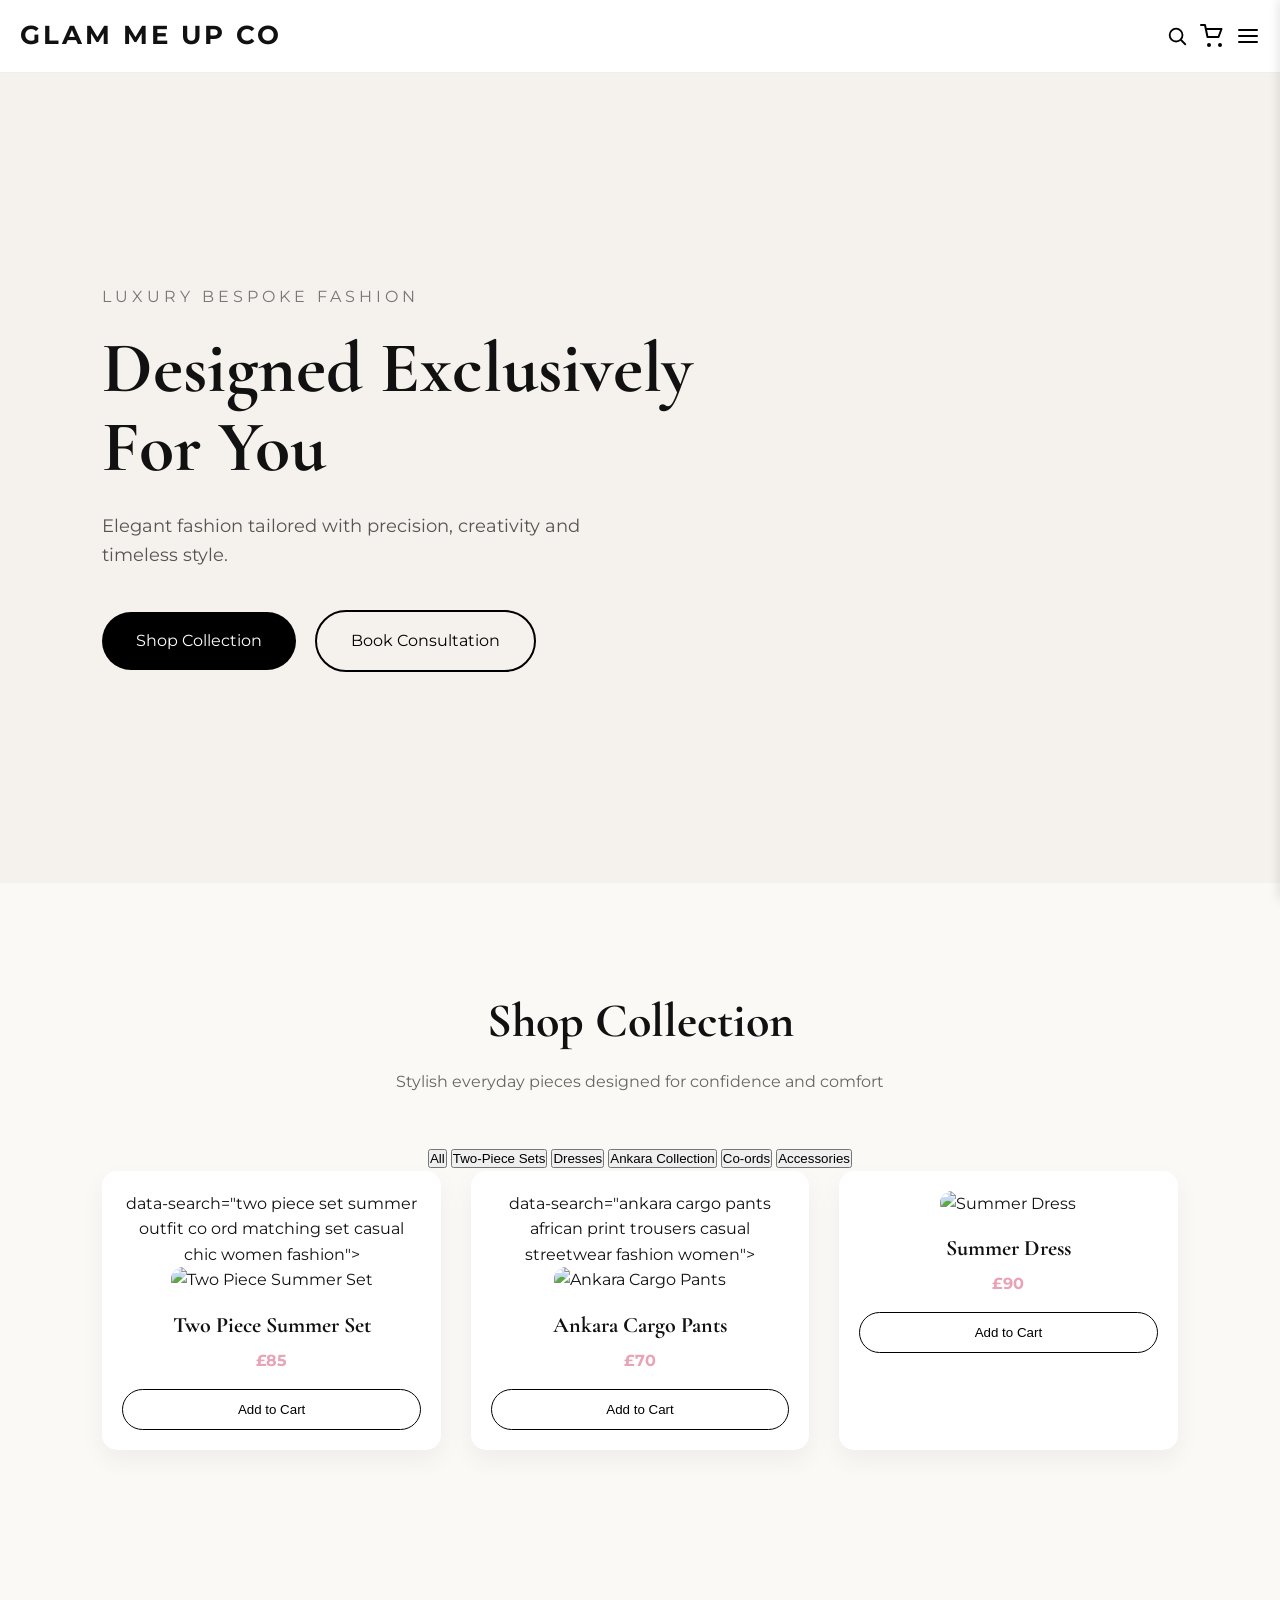
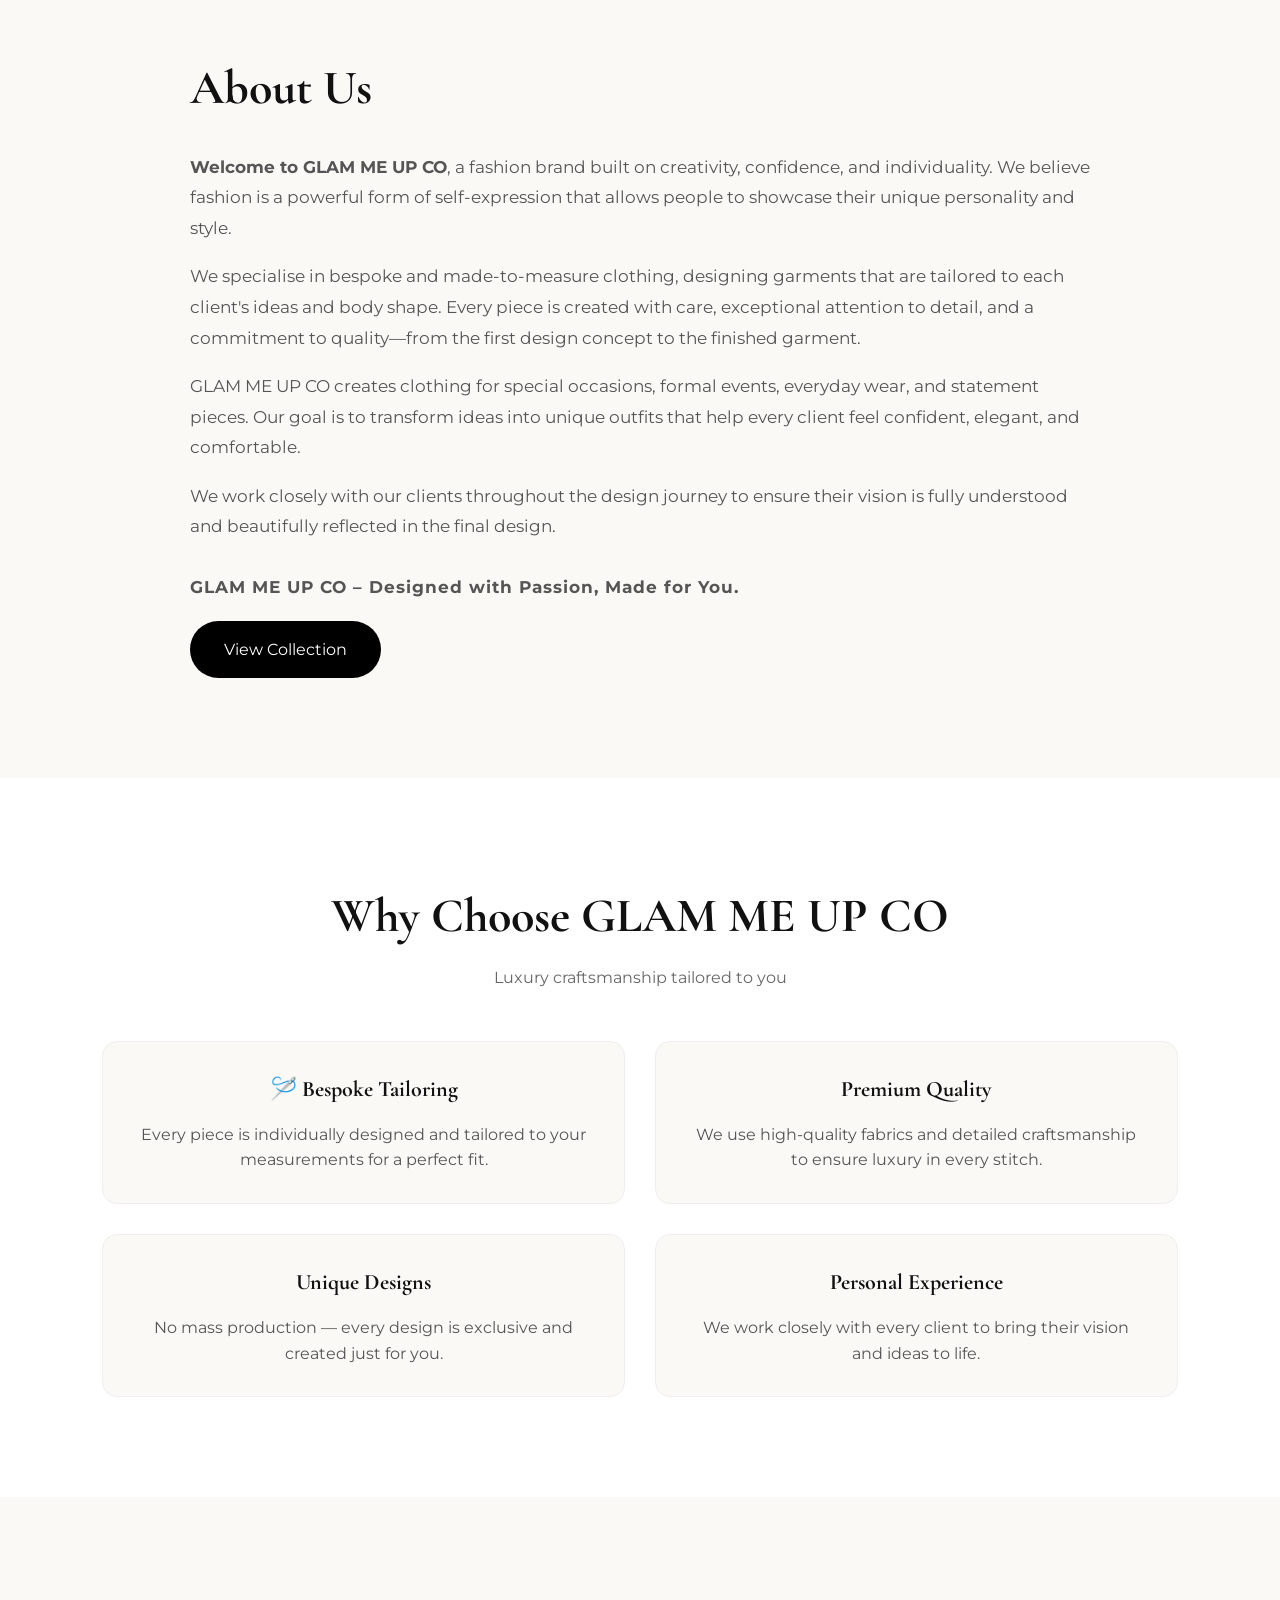
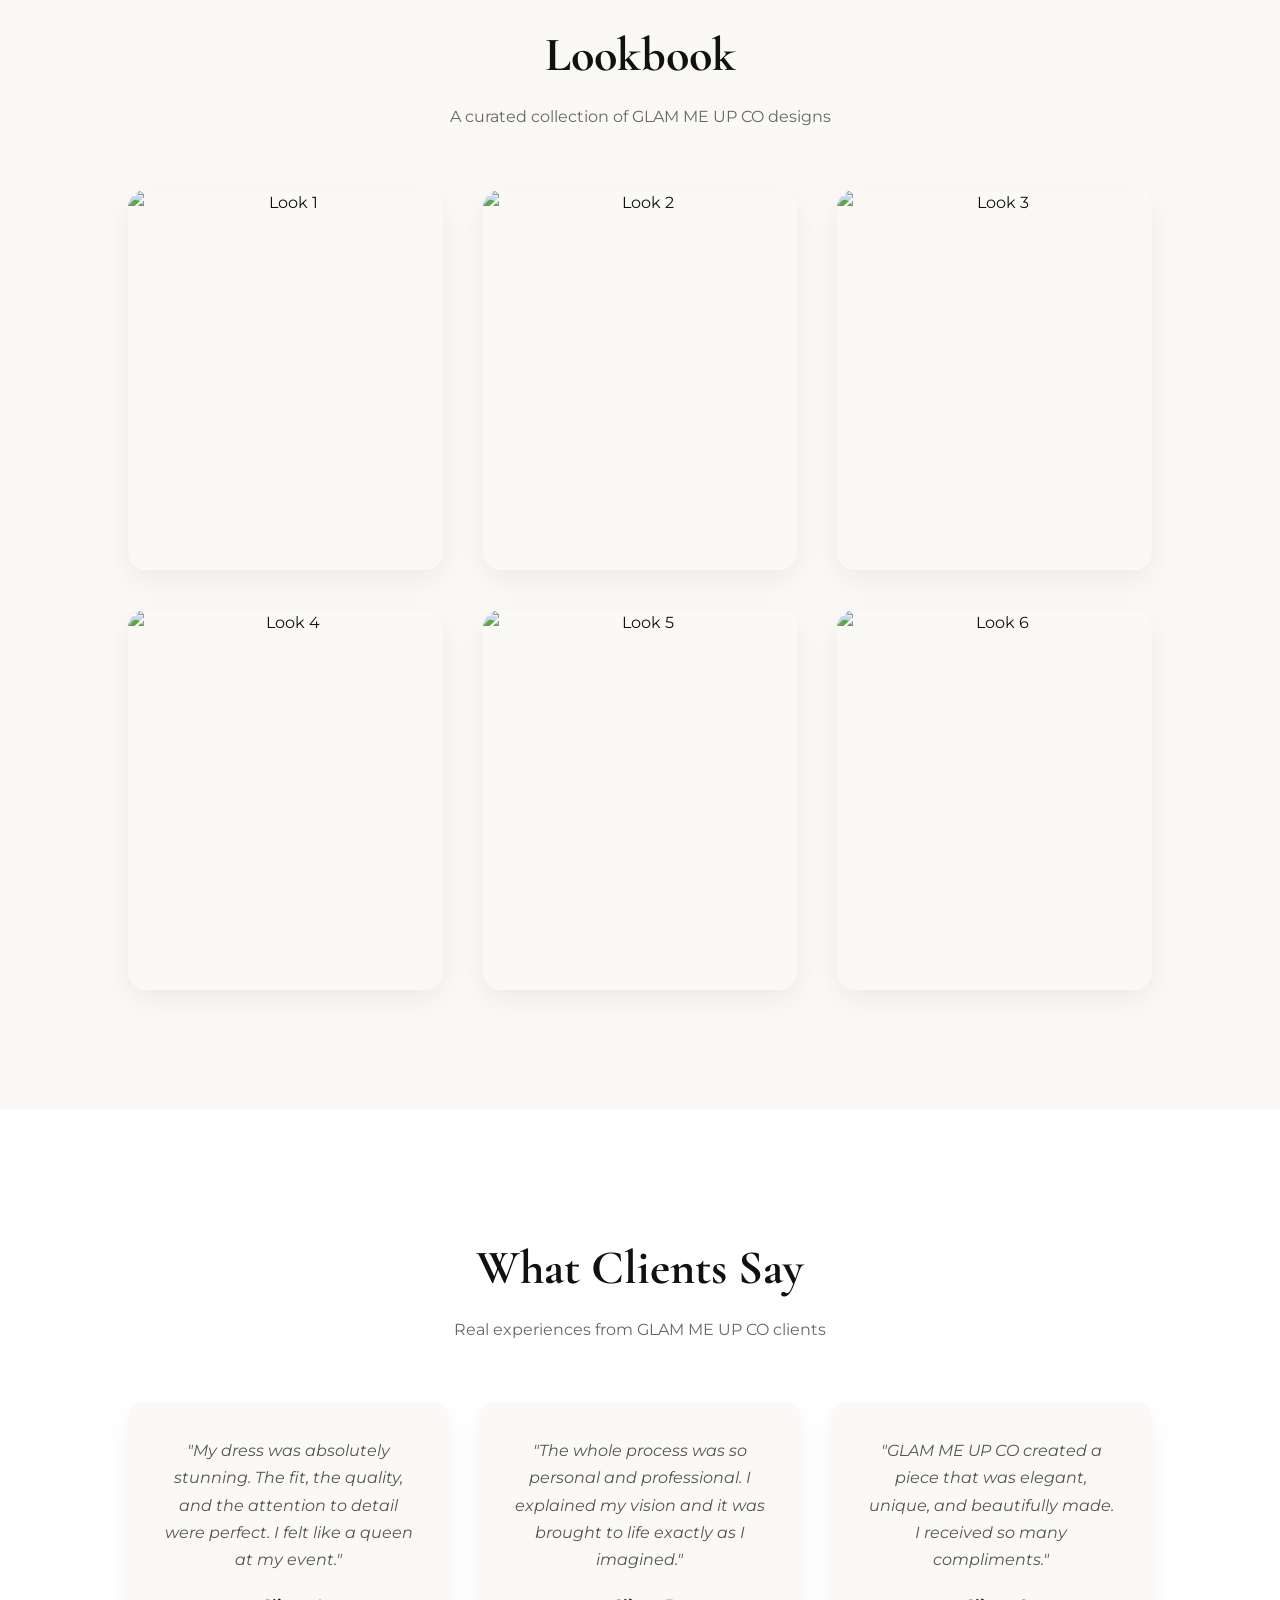
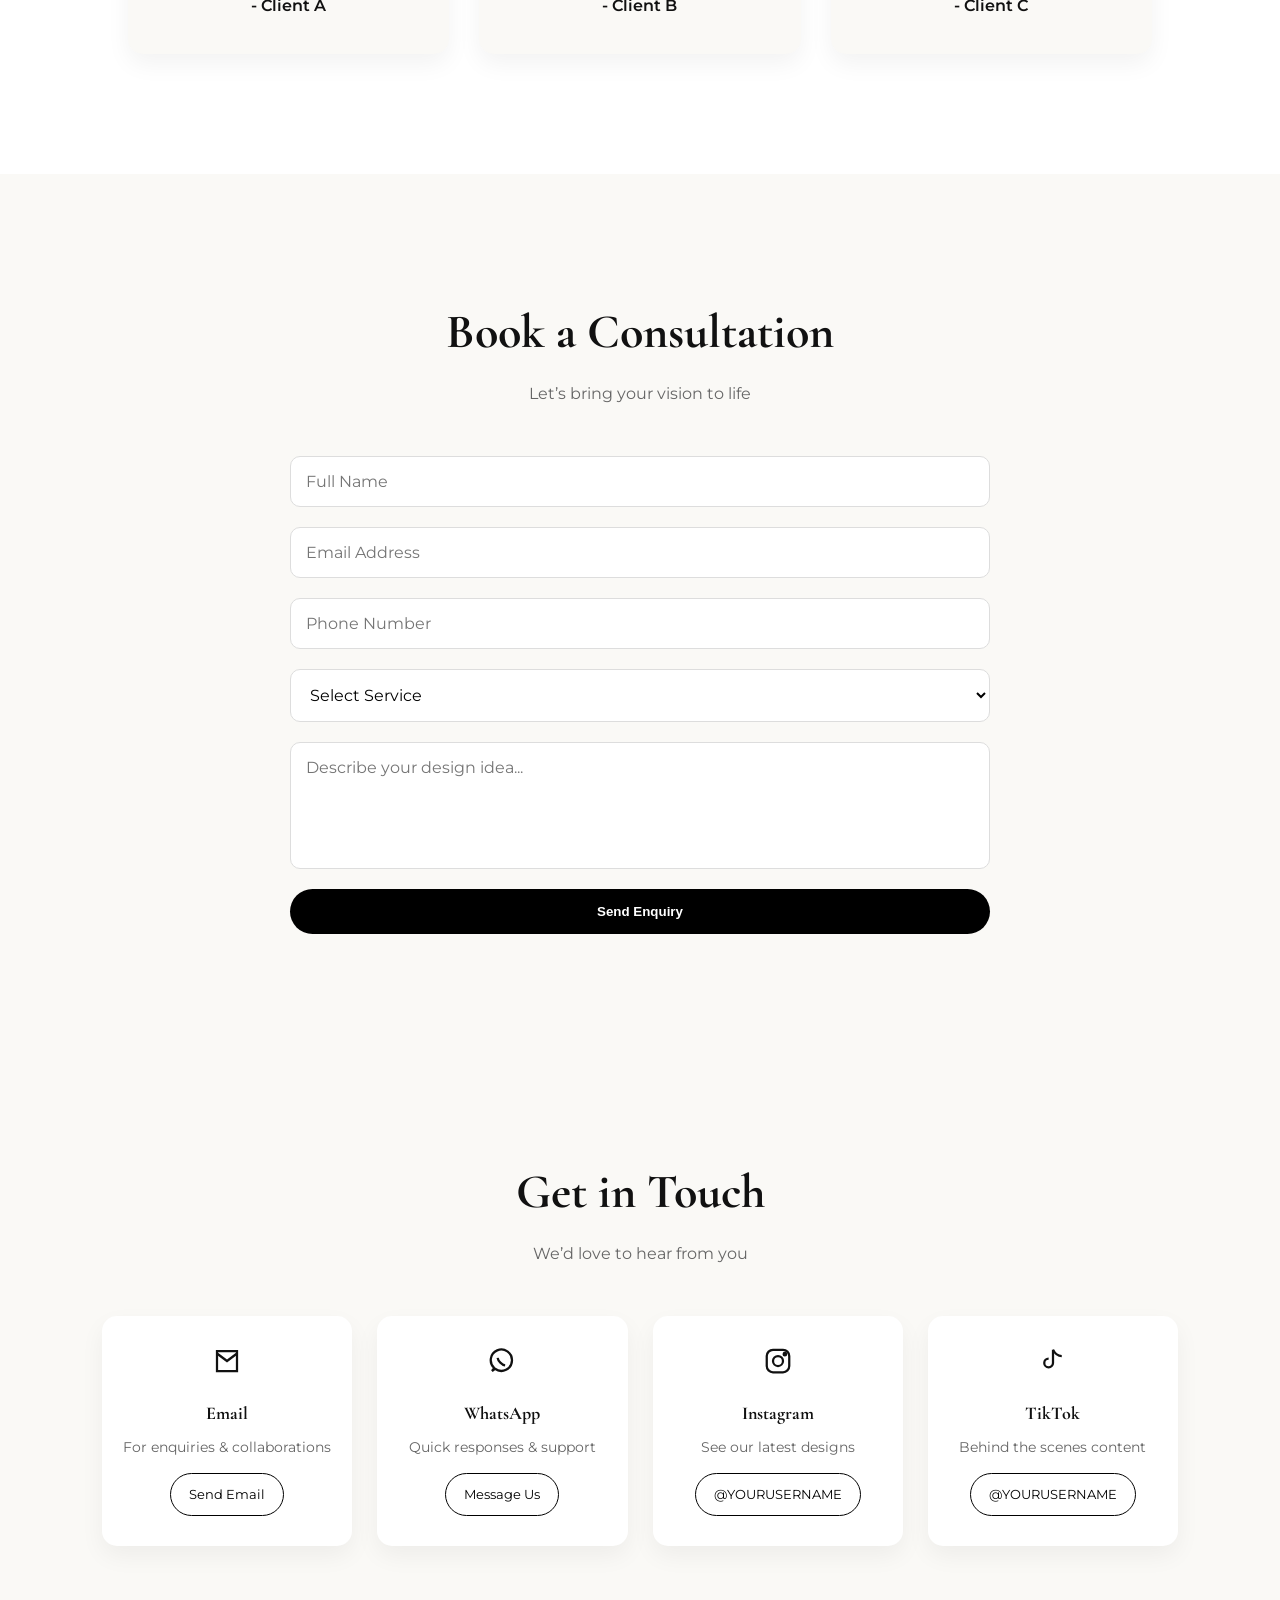
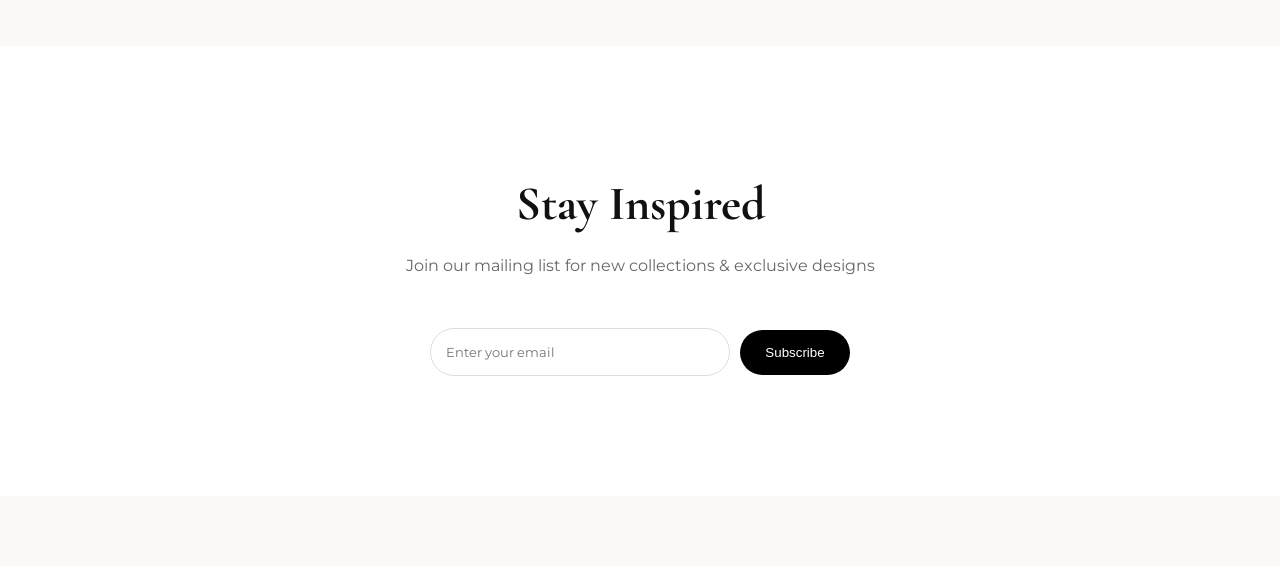
==== commit c4359e64: "Update index.html" ====
--- a/index.html
+++ b/index.html
@@ -262,7 +262,8 @@
         <div class="product-grid">
     
         <!-- TWO PIECE SET -->
-        <div class="product-card" 
+        <div class="product-card"
+             data-category="two-piece">
              data-search="two piece set summer outfit co ord matching set casual chic women fashion">
     
             <img src="images/dress1.jpg" alt="Two Piece Summer Set">
@@ -278,6 +279,7 @@
         </div>
         <!-- ANKARA CARGO PANTS -->
         <div class="product-card" 
+             data-category="ankara">
              data-search="ankara cargo pants african print trousers casual streetwear fashion women">
     
             <img src="images/dress2.jpg" alt="Ankara Cargo Pants">
@@ -294,6 +296,7 @@
     
         <!-- SUMMER DRESS -->
         <div class="product-card" 
+             data-category="dresses
              data-search="summer dress casual dress stylish outfit feminine fashion women">
     
             <img src="images/dress3.jpg" alt="Summer Dress">
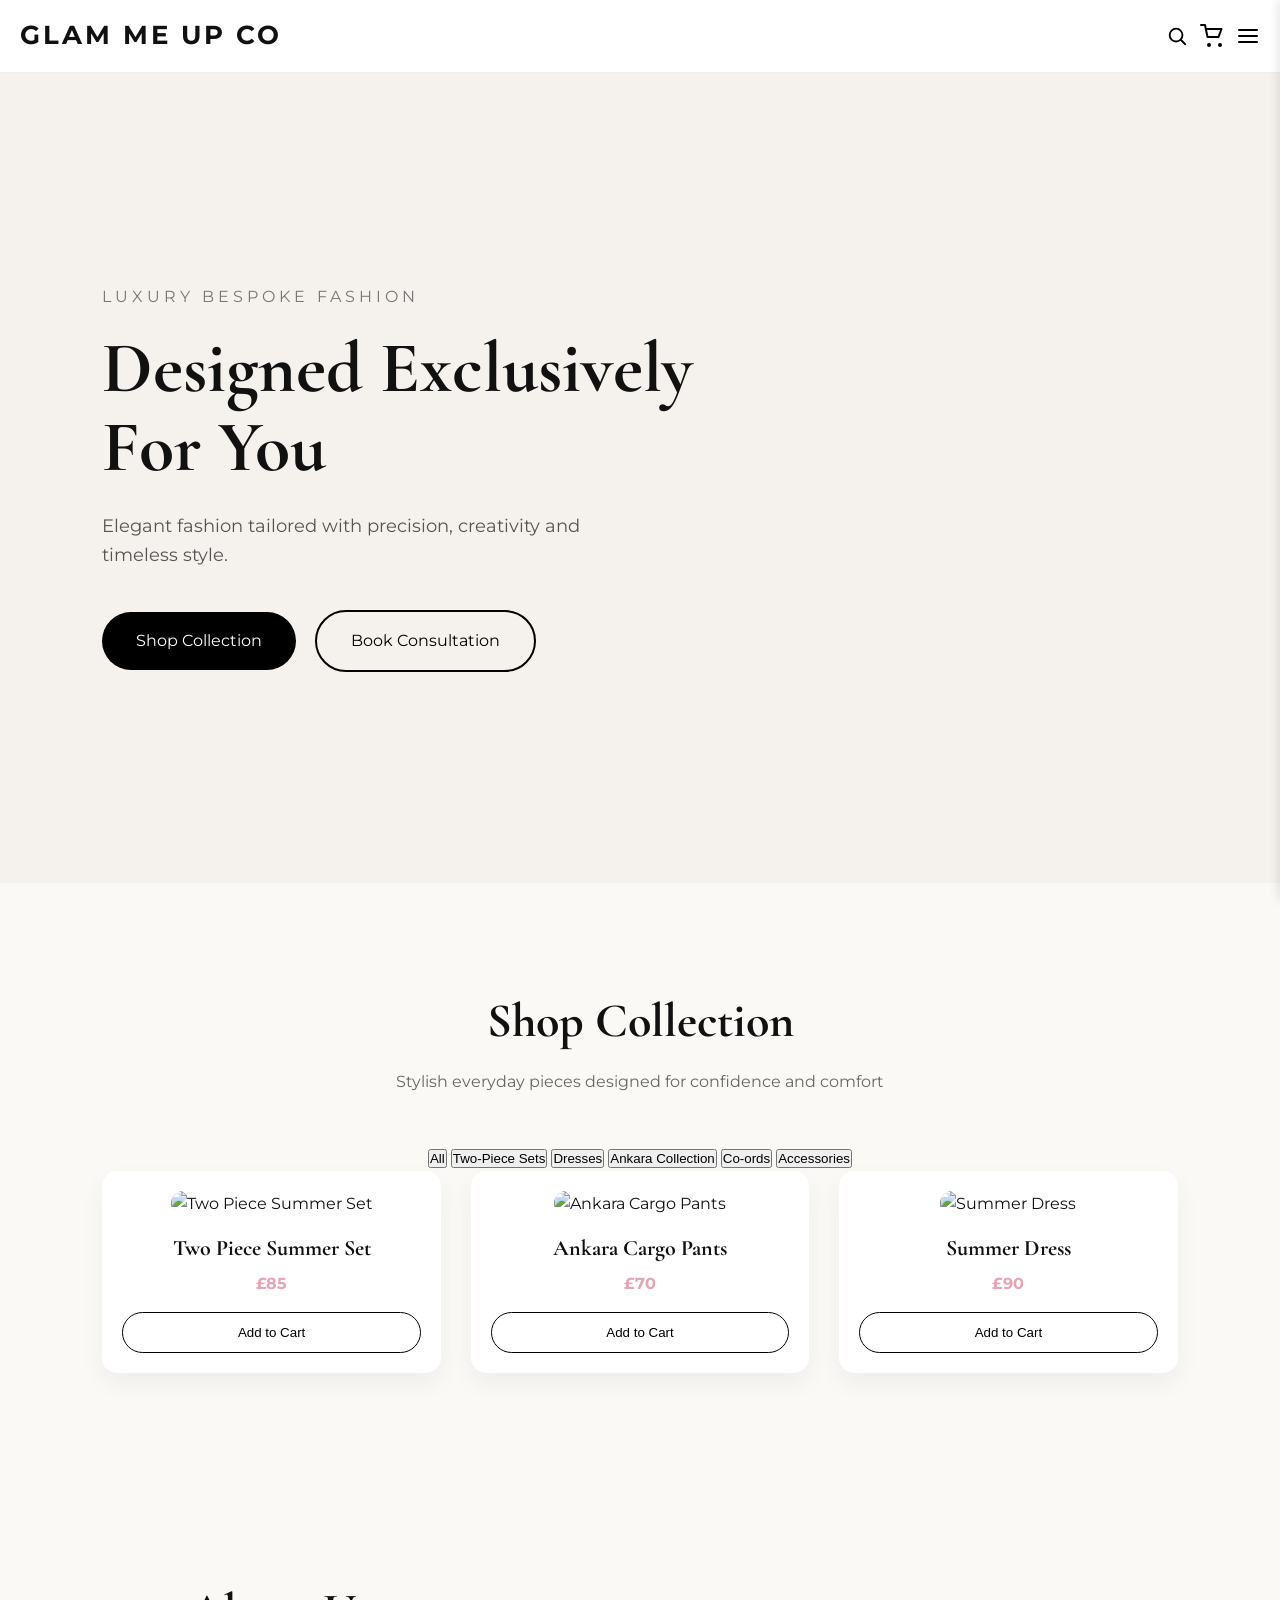
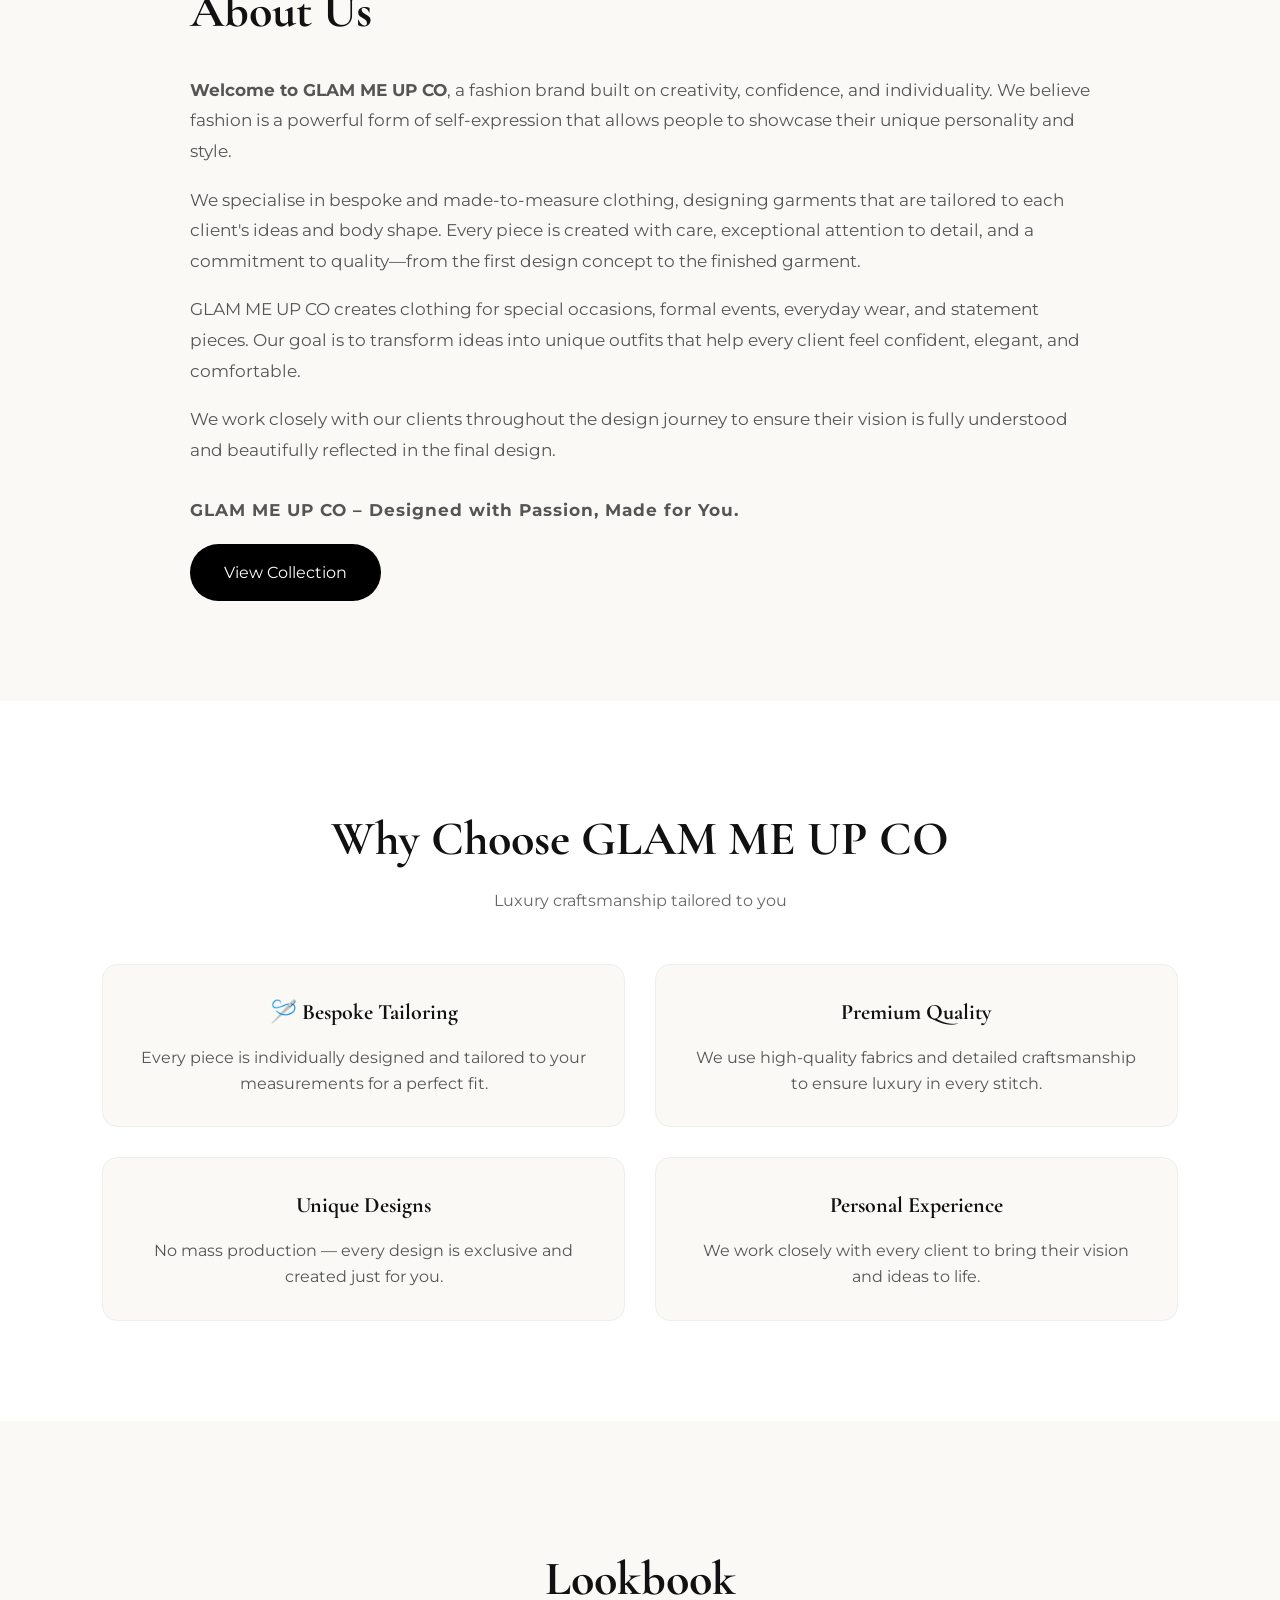
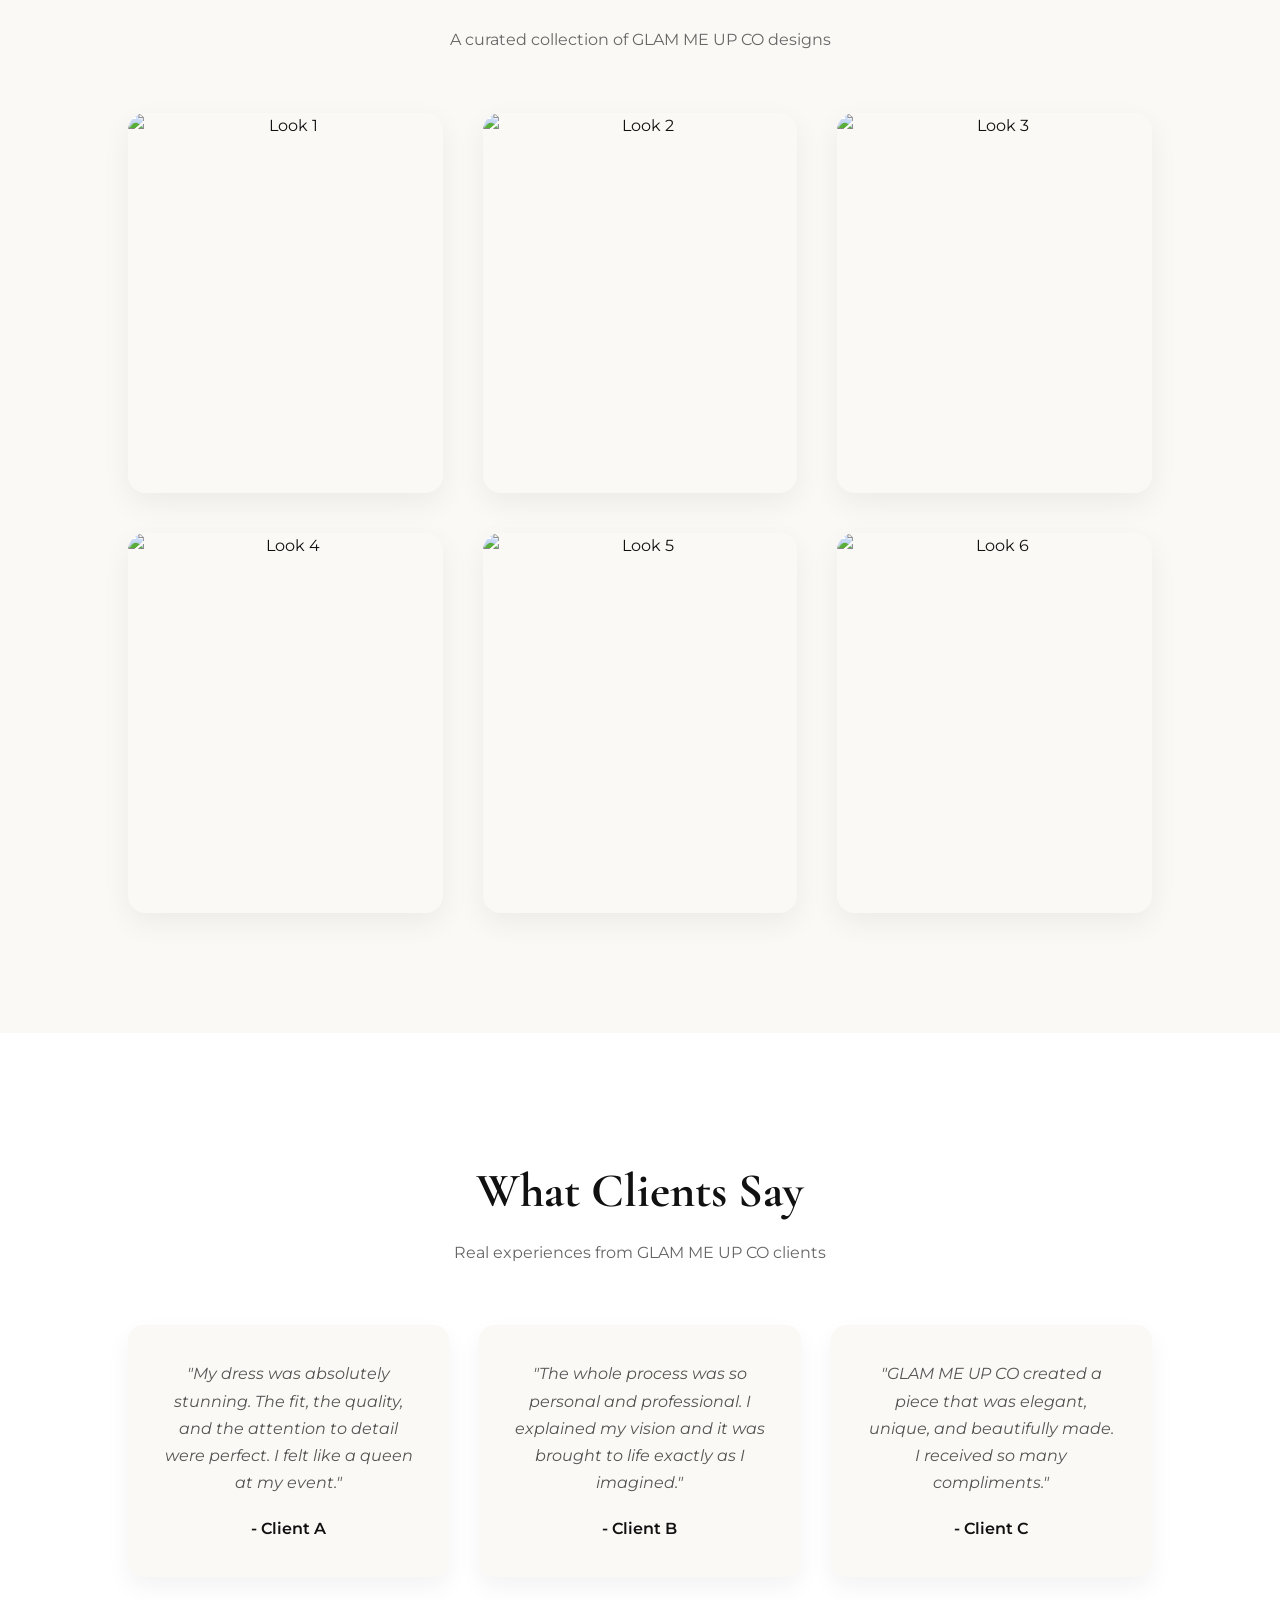
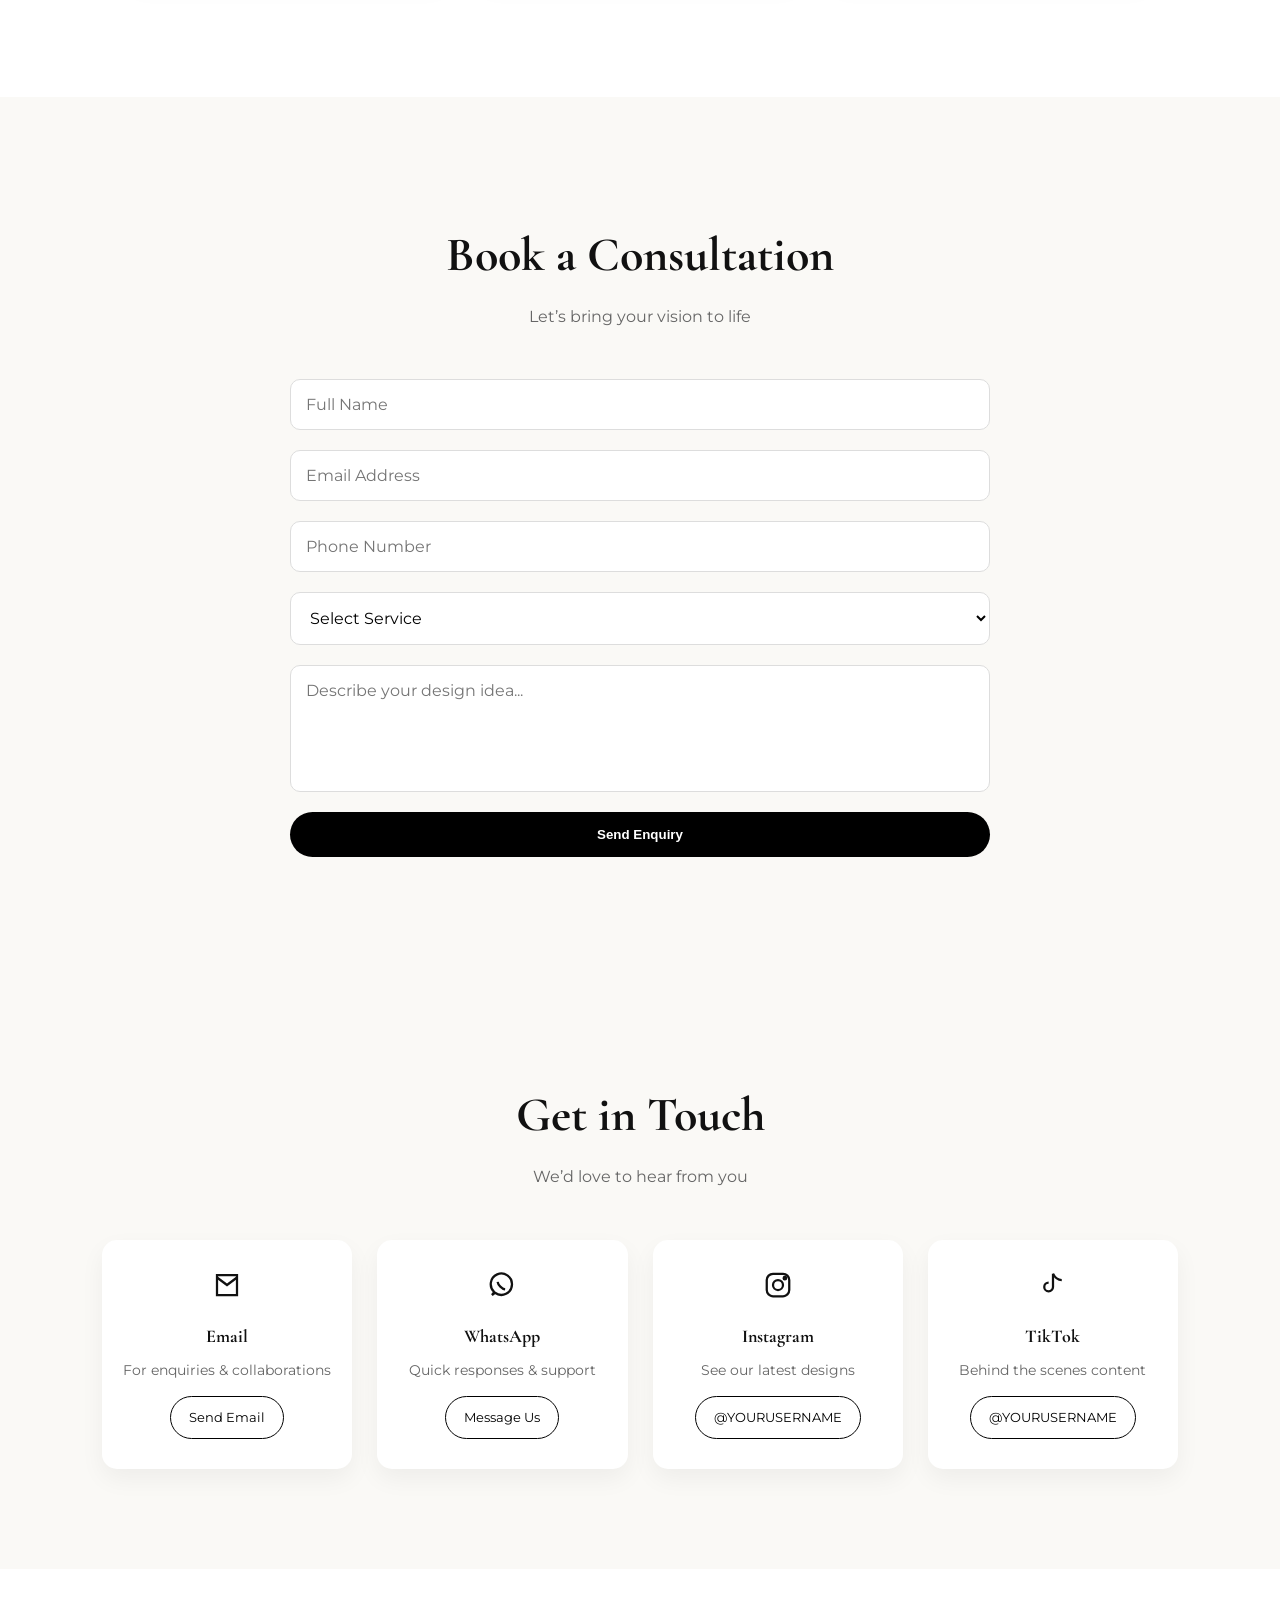
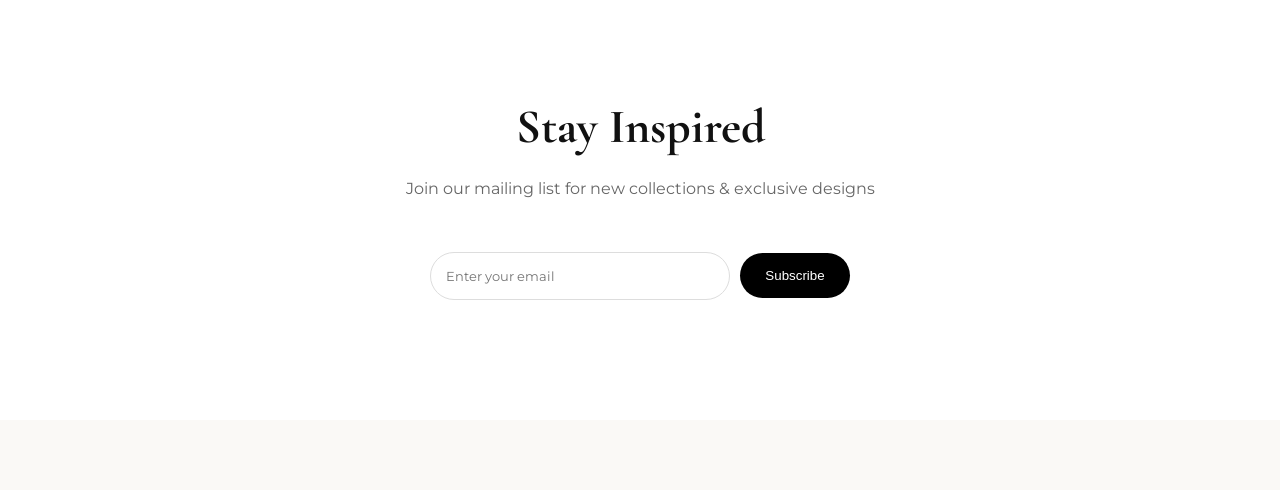
==== commit 49b0d849: "Update index.html" ====
--- a/index.html
+++ b/index.html
@@ -263,7 +263,7 @@
     
         <!-- TWO PIECE SET -->
         <div class="product-card"
-             data-category="two-piece">
+             data-category="two-piece"
              data-search="two piece set summer outfit co ord matching set casual chic women fashion">
     
             <img src="images/dress1.jpg" alt="Two Piece Summer Set">
@@ -279,7 +279,7 @@
         </div>
         <!-- ANKARA CARGO PANTS -->
         <div class="product-card" 
-             data-category="ankara">
+             data-category="ankara"
              data-search="ankara cargo pants african print trousers casual streetwear fashion women">
     
             <img src="images/dress2.jpg" alt="Ankara Cargo Pants">
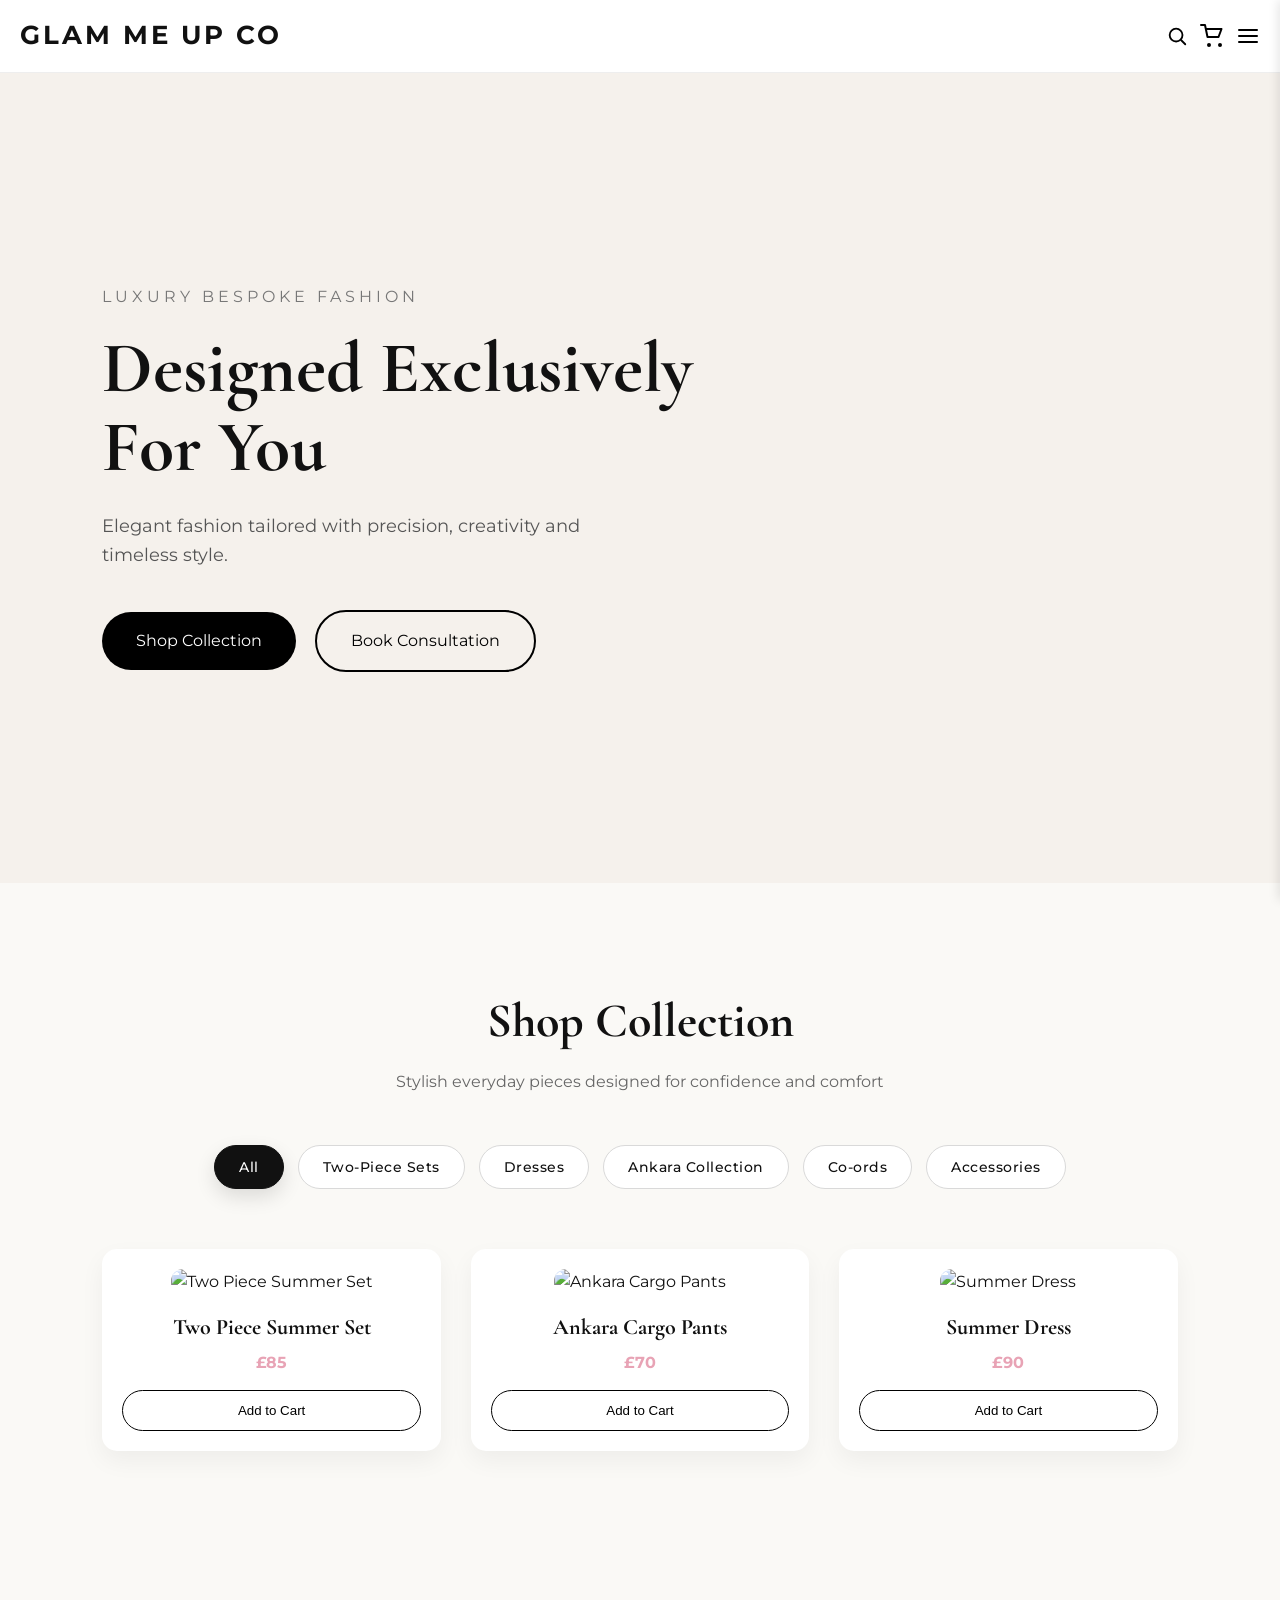
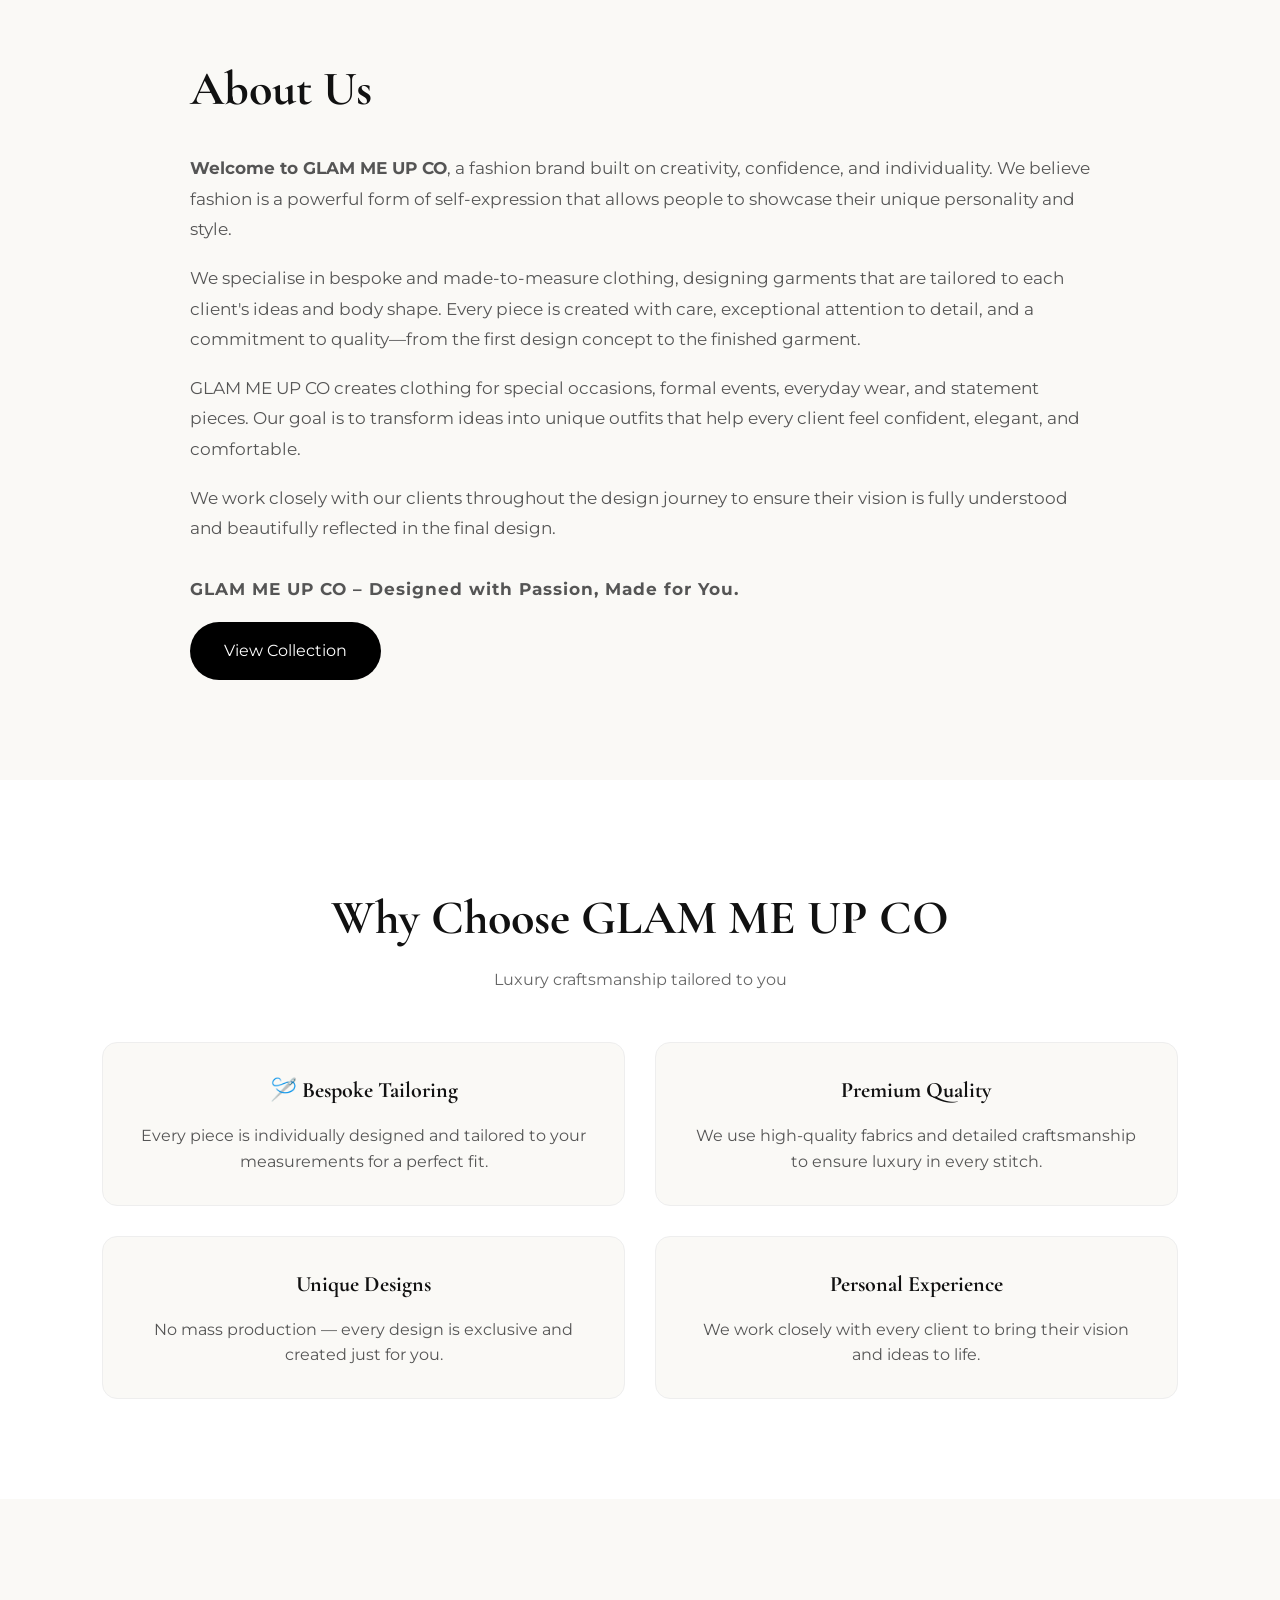
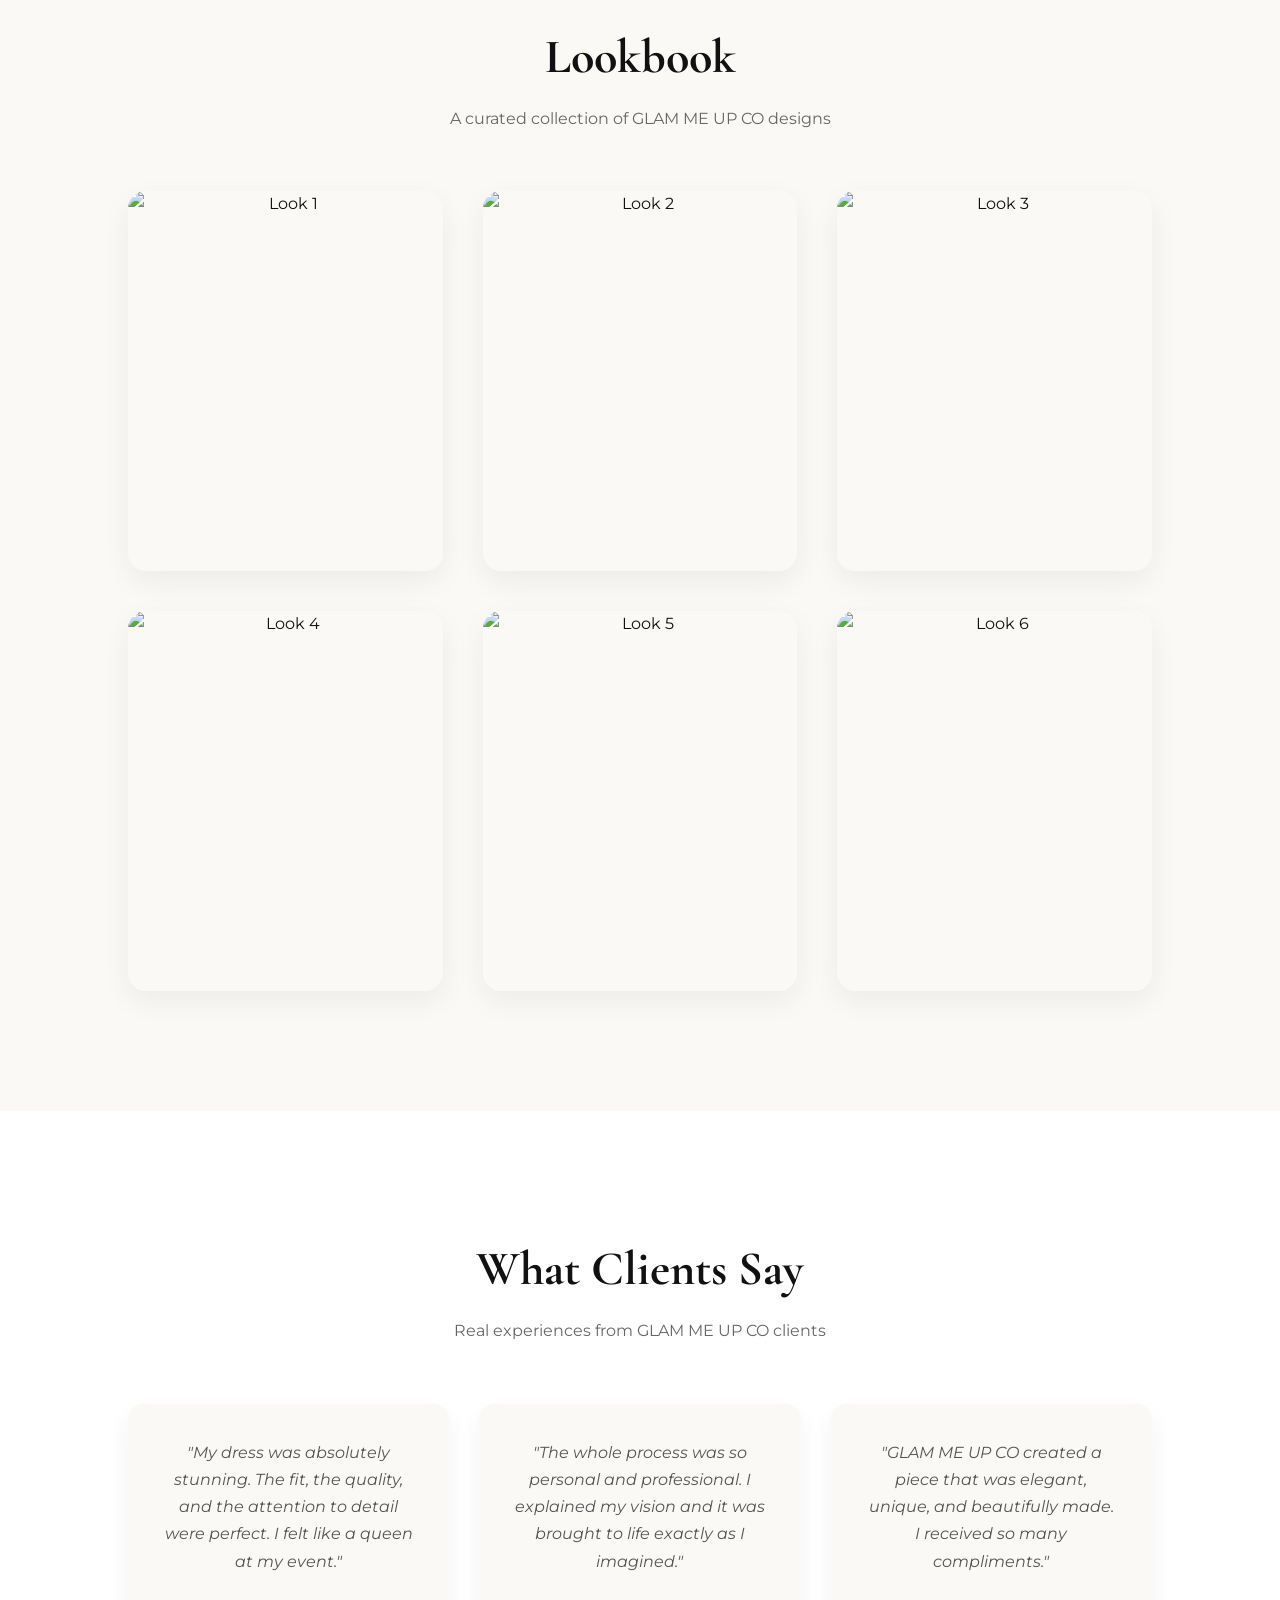
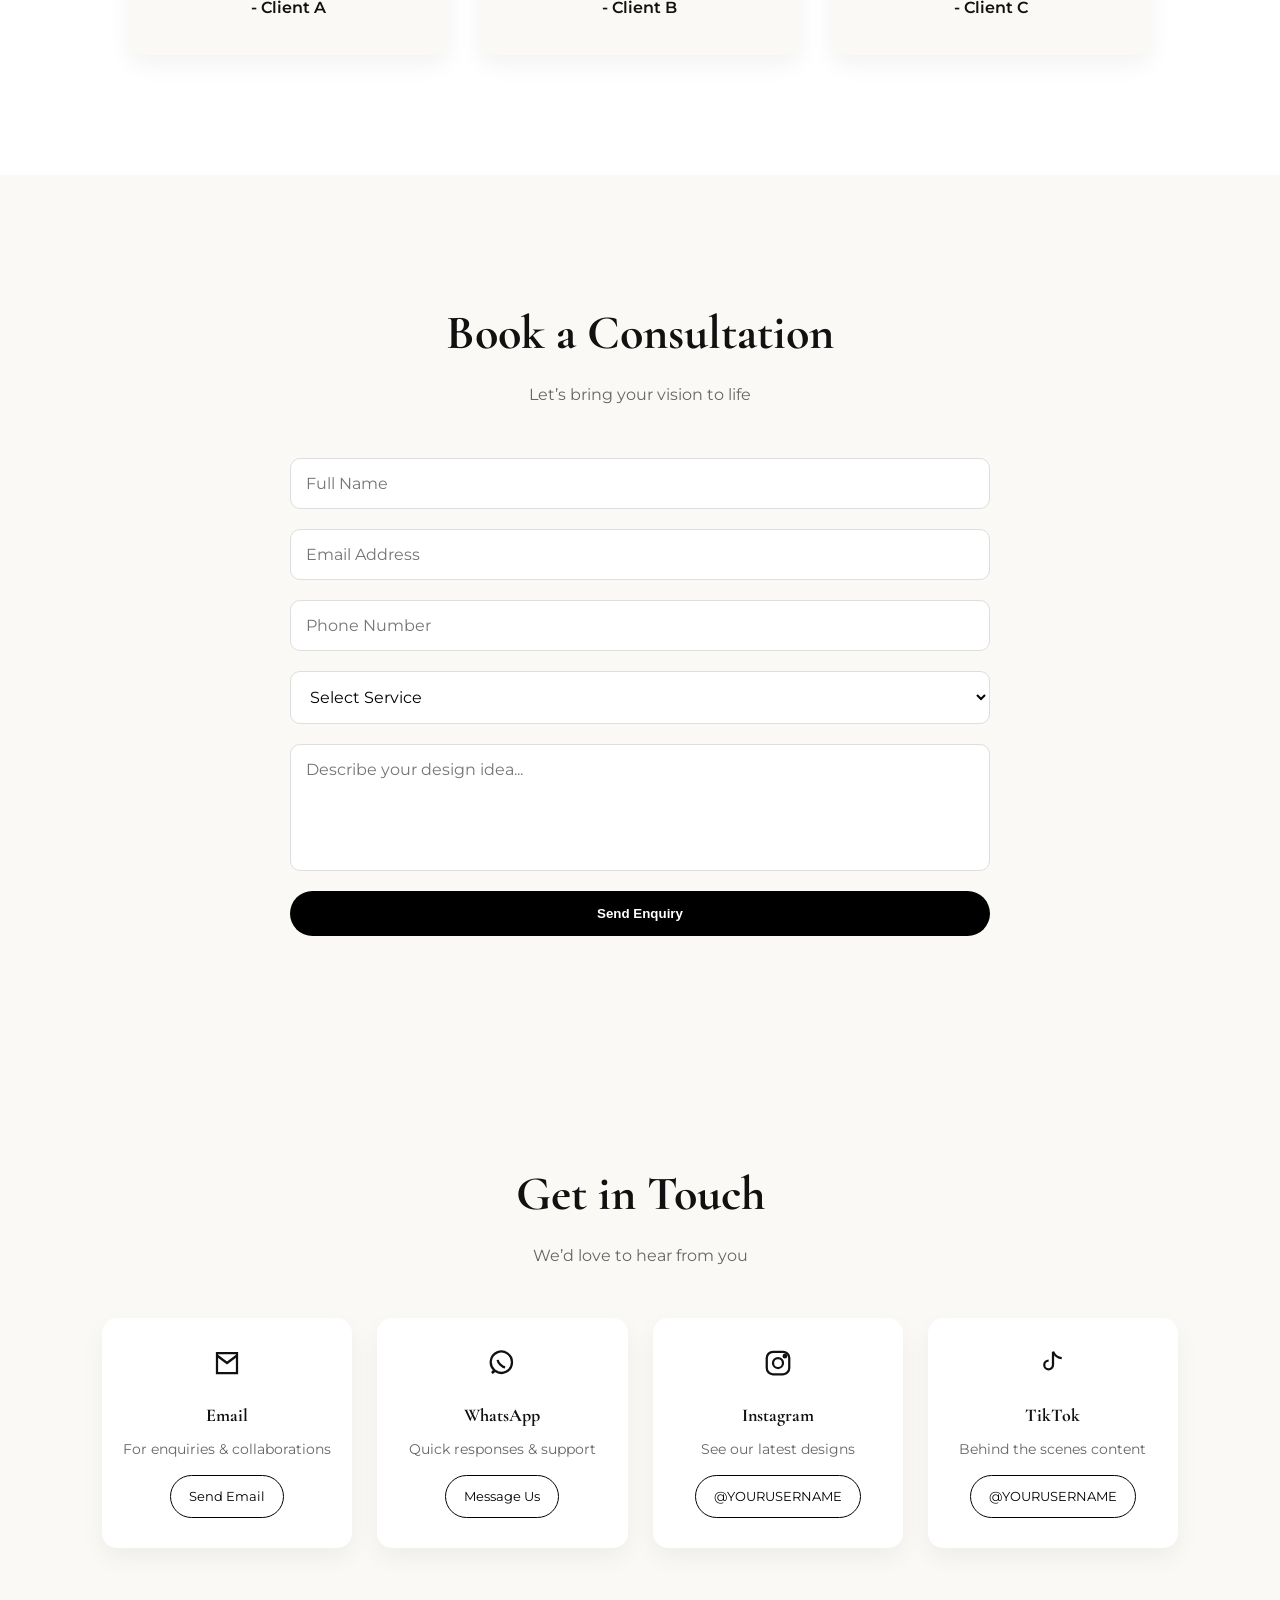
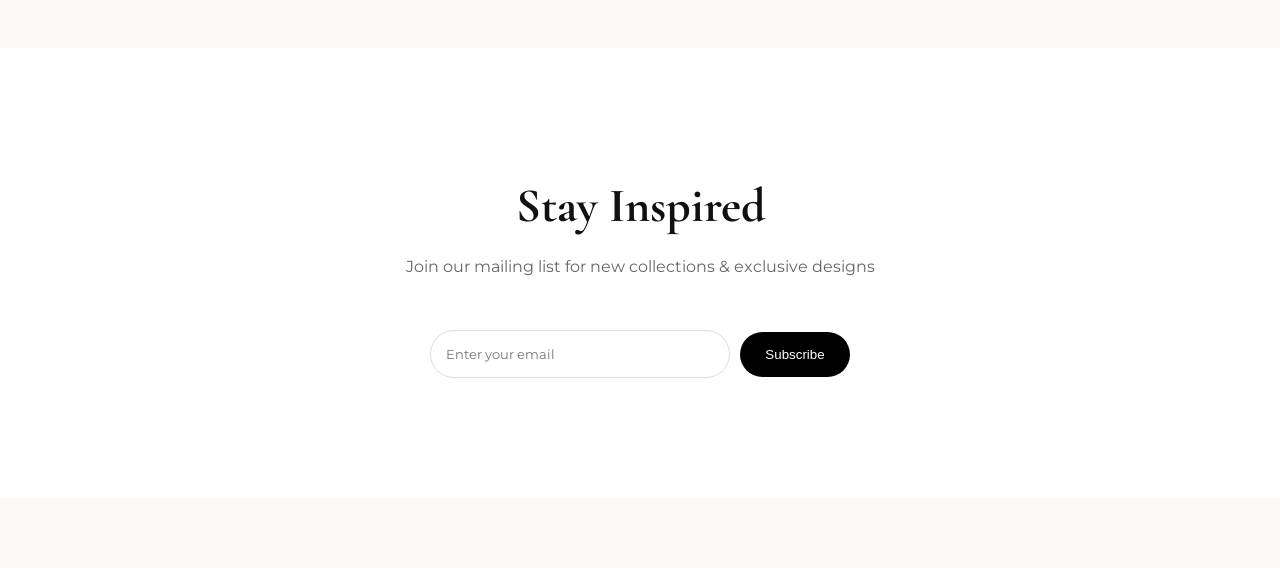
==== commit 72507dcd: "Update index.html" ====
--- a/index.html
+++ b/index.html
@@ -296,7 +296,7 @@
     
         <!-- SUMMER DRESS -->
         <div class="product-card" 
-             data-category="dresses
+             data-category="dresses"
              data-search="summer dress casual dress stylish outfit feminine fashion women">
     
             <img src="images/dress3.jpg" alt="Summer Dress">
--- a/style.css
+++ b/style.css
@@ -1041,82 +1041,118 @@
 }
 
 /* =========================
-   PRODUCT CATEGORY FILTER
-========================= */
-
-.product-filter{
+   SHOP CATEGORY FILTER
+========================= */
+
+.category-filter{
 
     display:flex;
-
     justify-content:center;
-
+    align-items:center;
     flex-wrap:wrap;
 
-    gap:15px;
-
-    margin-bottom:50px;
-
-}
-
-
-.filter-btn{
-
-    padding:12px 25px;
-
-    border:1px solid #111;
-
-    background:white;
+    gap:14px;
+
+    margin:45px 0 60px;
+
+}
+
+
+.category-btn{
+
+    padding:12px 24px;
+
+    background:#fff;
+
+    border:1px solid #d9d9d9;
+
+    border-radius:999px;
+
+    font-family:'Montserrat',sans-serif;
+    font-size:14px;
+    font-weight:500;
+    letter-spacing:.5px;
 
     color:#111;
 
-    border-radius:30px;
-
     cursor:pointer;
 
-    font-family:'Montserrat',sans-serif;
-
-    font-size:14px;
-
-    transition:0.3s ease;
-
-}
-
-
-.filter-btn:hover{
+    transition:all .3s ease;
+
+}
+
+
+.category-btn:hover{
+
+    border-color:#111;
+
+    transform:translateY(-2px);
+
+    box-shadow:0 8px 20px rgba(0,0,0,.08);
+
+}
+
+
+.category-btn.active{
 
     background:#111;
 
-    color:white;
-
-}
-
-
-.filter-btn.active{
-
-    background:#111;
-
-    color:white;
-
-}
-
-
-
-/* MOBILE */
+    color:#fff;
+
+    border-color:#111;
+
+    box-shadow:0 8px 20px rgba(0,0,0,.12);
+
+}
+
+
+/* Tablet */
+
+@media(max-width:900px){
+
+    .category-filter{
+
+        gap:12px;
+
+    }
+
+}
+
+
+/* Phone */
 
 @media(max-width:600px){
 
-    .product-filter{
-
-        gap:10px;
-
-    }
-
-
-    .filter-btn{
-
-        padding:10px 18px;
-
-        font-size:12px;
+    .category-filter{
+
+        justify-content:flex-start;
+
+        flex-wrap:nowrap;
+
+        overflow-x:auto;
+
+        padding-bottom:8px;
+
+        -ms-overflow-style:none;
+        scrollbar-width:none;
+
+    }
+
+    .category-filter::-webkit-scrollbar{
+
+        display:none;
+
+    }
+
+    .category-btn{
+
+        flex:0 0 auto;
+
+        white-space:nowrap;
+
+        font-size:13px;
+
+        padding:10px 20px;
 
     }
 
